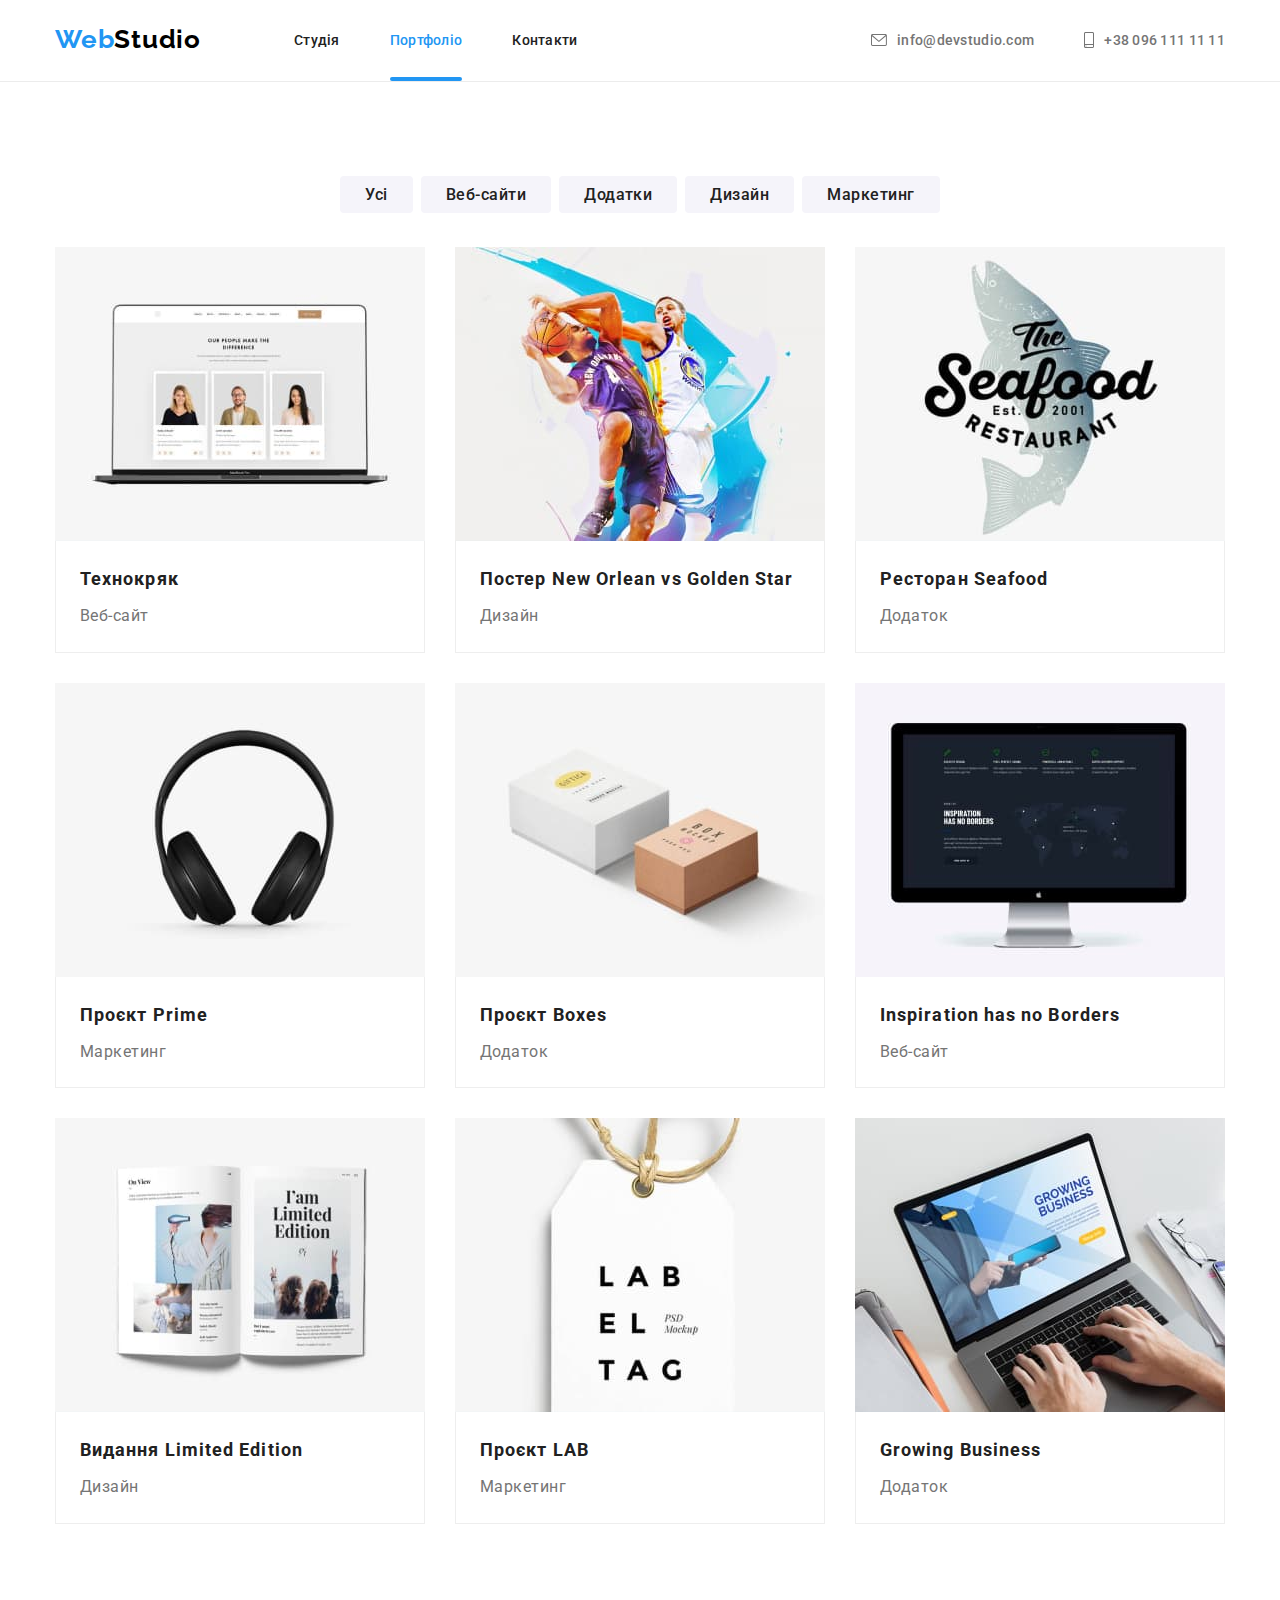
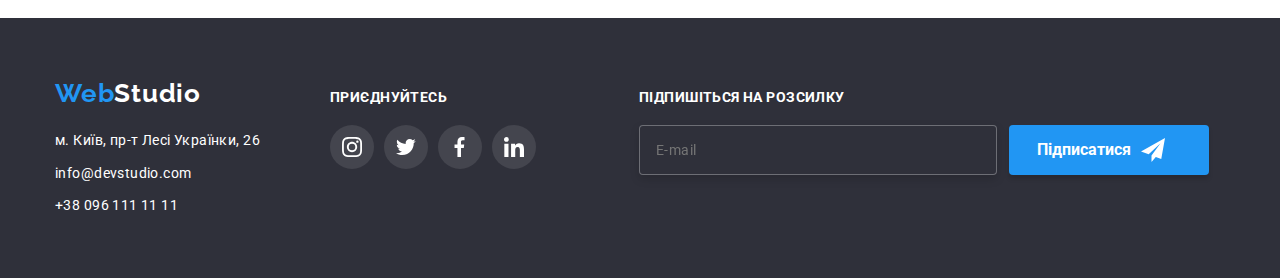
==== portfolio.html @ 02425124 "features and clients" ====
<!DOCTYPE html>
<html lang="uk">
  <head>
    <meta charset="UTF-8" />
    <meta http-equiv="X-UA-Compatible" content="IE=edge" />

    <meta name="viewport" content="width=device-width, initial-scale=1.0" />
    <link
      rel="stylesheet"
      href="https://fonts.googleapis.com/css2?family=Raleway:wght@700&family=Roboto:wght@400;500;700;900&display=swap"
    />
    <link
      rel="stylesheet"
      href="https://cdnjs.cloudflare.com/ajax/libs/modern-normalize/1.1.0/modern-normalize.min.css"
    />

    <link rel="stylesheet" href="./css/main.min.css">

    <title>Document</title>
  </head>
  <body class="portfolio-main">
    <!-- HEADER -->
    <header class="page-header">
      <div class="container">
        <div class="page-header__wrap">
          <a href="" class="logo link">
        <span class="logo__element">Web</span>Studio</a
           >
          <nav class="page-header__nav" >
          <ul class="page-header__nav-list list ">
            <li class="page-header__nav-item">
              <a href="./index.html" class="page-header__nav-link link ">Студія</a>
            </li>

            <li class="page-header__nav-item">
              <a href="./portfolio.html" class="link page-header__nav-link page-header__nav-link--current link">Портфоліо</a>
            </li>

            <li class="page-header__nav-item">
              <a href="" class="link page-header__nav-link">Контакти</a>
            </li>
          </ul>
        </nav>

        <ul class="page-header__contact-list list">
          <li class="page-header__contact-item">
            <a href="mailto:info@devstudio.com" class="page-header__contact-link link"
              >  <svg class="page-header__icon page-header__icon-envelope" width="16" height="12"><use href="./images/images-studio/sprite.svg#icon-envelope">
              </use></svg>  info@devstudio.com</a
            >
          </li>



          <li class="page-header__contact-item ">
            <a href="tel:380961111111" class="page-header__contact-link link">
              <svg class="page-header__icon page-header__icon-smartphone" width="10" height="16"><use href="./images/images-studio/sprite.svg#icon-smartphone">
              </use></svg>
               
              +38 096 111 11 11</a>
          </li>
        </ul>
      </div>
      </div>
     
      
    </header>
    <main>
      <!-- PARTFOLIO NAVIGATION -->

      <section class="portfolio-navigation section">
        <div class="container">
          <h1 class="portfolio-navigation__title visually-hidden">Portfolio</h1>
          <!-- Potfolio nav -->
          <ul class="portfolio-navigation__list list">
            <li class="portfolio-navigation__item">
              <button type="button" class="portfolio-navigation__button">Усі</button>
            </li>
            <li class="portfolio-navigation__item">
              <button type="button" class="portfolio-navigation__button">Веб-сайти</button>
            </li>
            <li class="portfolio-navigation__item">
              <button type="button" class="portfolio-navigation__button">Додатки</button>
            </li>
            <li class="portfolio-navigation__item">
              <button type="button" class="portfolio-navigation__button">Дизайн</button>
            </li>
            <li class="portfolio-navigation__item">
              <button type="button" class="portfolio-navigation__button">Маркетинг</button>
            </li>
          </ul>
        </div>

        <!-- PHOTO GALLERY -->

        <div class="container">
          <ul class="portfolio list">
            <li class="portfolio__item">
              <a href="" class="link ">
                <div class="portfolio__position">
                  <img class="portfolio__img"
                    src="./images/images-portfolio/port1.jpg"
                    alt="Ноутбук"
                    width="370"
                  />
                  <div class="portfolio__wrap">
                    <p class="portfolio__overlay">
                      Ресурс пропонує комплексні пропозиції з різним рівнем
                      функціоналу та сервісів. Все це дозволить відвідувачу
                      отримати вичерпні відомості про компанію чи приватну
                      особу.
                    </p>
                  </div>
                </div>

                <div class="portfolio__content">
                  <h2 class="portfolio__title">Технокряк</h2>
                  <p class="portfolio__text">Веб-сайт</p>
                </div>
              </a>
            </li>

            <li class="portfolio__item">
              <a href="" class="link ">
                <div class="portfolio__position">
                  <img  class="portfolio__img"
                    src="./images/images-portfolio/port2.jpg"
                    alt=" Два спортсмена"
                    width="370"
                  />

                  <div class="portfolio__wrap">
                    <p class="portfolio__overlay">
                      Ресурс пропонує комплексні пропозиції з різним рівнем
                      функціоналу та сервісів. Все це дозволить відвідувачу
                      отримати вичерпні відомості про компанію чи приватну
                      особу.
                    </p>
                  </div>
                </div>
                <div class="portfolio__content">
                  <h2 class="portfolio__title">
                    Постер New Orlean vs Golden Star
                  </h2>
                  <p class="portfolio__text">Дизайн</p>
                </div>
              </a>
            </li>

            <li class="portfolio__item">
              <a href="" class="link ">
                <div class="portfolio__position">
                  <img  class="portfolio__img"
                    src="./images/images-portfolio/port3.jpg"
                    alt="Лого ресторану з рибою"
                    width="370"
                  />

                  <div class="portfolio__wrap">
                    <p class="portfolio__overlay">
                      Ресурс пропонує комплексні пропозиції з різним рівнем
                      функціоналу та сервісів. Все це дозволить відвідувачу
                      отримати вичерпні відомості про компанію чи приватну
                      особу.
                    </p>
                  </div>
                </div>
                <div class="portfolio__content">
                  <h2 class="portfolio__title">Ресторан Seafood</h2>
                  <p class="portfolio__text">Додаток</p>
                </div>
              </a>
            </li>

            <li class="portfolio__item">
              <a href="" class="link ">
                <div class="portfolio__position">
                  <img  class="portfolio__img"
                    src="./images/images-portfolio/port4.jpg"
                    alt="Навушники"
                    width="370"
                  />

                  <div class="portfolio__wrap">
                    <p class="portfolio__overlay">
                      Ресурс пропонує комплексні пропозиції з різним рівнем
                      функціоналу та сервісів. Все це дозволить відвідувачу
                      отримати вичерпні відомості про компанію чи приватну
                      особу.
                    </p>
                  </div>
                </div>

                <div class="portfolio__content">
                  <h2 class="portfolio__title">Проєкт Prime</h2>
                  <p class="portfolio__text">Маркетинг</p>
                </div>
              </a>
            </li>

            <li class="portfolio__item">
              <a href="" class="link ">
                <div class="portfolio__position">
                  <img  class="portfolio__img"
                    src="./images/images-portfolio/port5.jpg"
                    alt="Пакувальні коробки"
                    width="370"
                  />

                  <div class="portfolio__wrap">
                    <p class="portfolio__overlay">
                      Ресурс пропонує комплексні пропозиції з різним рівнем
                      функціоналу та сервісів. Все це дозволить відвідувачу
                      отримати вичерпні відомості про компанію чи приватну
                      особу.
                    </p>
                  </div>
                </div>
                <div class="portfolio__content">
                  <h2 class="portfolio__title">Проєкт Boxes</h2>
                  <p class="portfolio__text">Додаток</p>
                </div>
              </a>
            </li>
            <li class="portfolio__item">
              <a href="" class="link ">
                <div class="portfolio__position">
                  <img  class="portfolio__img"
                    src="./images/images-portfolio/port6.jpg"
                    alt="Монітор"
                    width="370"
                  />
                  <div class="portfolio__wrap">
                    <p class="portfolio__overlay">
                      Ресурс пропонує комплексні пропозиції з різним рівнем
                      функціоналу та сервісів. Все це дозволить відвідувачу
                      отримати вичерпні відомості про компанію чи приватну
                      особу.
                    </p>
                  </div>
                </div>
                <div class="portfolio__content">
                  <h2 class="portfolio__title">Inspiration has no Borders</h2>
                  <p class="portfolio__text">Веб-сайт</p>
                </div>
              </a>
            </li>

            <li class="portfolio__item">
              <a href="" class="link ">
                <div class="portfolio__position">
                  <img  class="portfolio__img"
                    src="./images/images-portfolio/port7.jpg"
                    alt="Журнал"
                    width="370"
                  />

                  <div class="portfolio__wrap">
                    <p class="portfolio__overlay">
                      Ресурс пропонує комплексні пропозиції з різним рівнем
                      функціоналу та сервісів. Все це дозволить відвідувачу
                      отримати вичерпні відомості про компанію чи приватну
                      особу.
                    </p>
                  </div>
                </div>
                <div class="portfolio__content">
                  <h2 class="portfolio__title">Видання Limited Edition</h2>
                  <p class="portfolio__text">Дизайн</p>
                </div>
              </a>
            </li>
            <li class="portfolio__item">
              <a href="" class="link ">
                <div class="portfolio__position">
                  <img  class="portfolio__img"
                    src="./images/images-portfolio/port8.jpg"
                    alt="Тег"
                    width="370"
                  />
                  <div class="portfolio__wrap">
                    <p class="portfolio__overlay">
                      Ресурс пропонує комплексні пропозиції з різним рівнем
                      функціоналу та сервісів. Все це дозволить відвідувачу
                      отримати вичерпні відомості про компанію чи приватну
                      особу.
                    </p>
                  </div>
                </div>
                <div class="portfolio__content">
                  <h2 class="portfolio__title">Проєкт LAB</h2>
                  <p class="portfolio__text">Маркетинг</p>
                </div>
              </a>
            </li>
            <li class="portfolio__item">
              <a href="" class="link ">
                <div class="portfolio__position">
                  <img  class="portfolio__img"
                    src="./images/images-portfolio/port9.jpg"
                    alt="Ноутбук"
                    width="370"
                  />
                  <div class="portfolio__wrap">
                    <p class="portfolio__overlay">
                      Ресурс пропонує комплексні пропозиції з різним рівнем
                      функціоналу та сервісів. Все це дозволить відвідувачу
                      отримати вичерпні відомості про компанію чи приватну
                      особу.
                    </p>
                  </div>
                </div>
                <div class="portfolio__content">
                  <h2 class="portfolio__title">Growing Business</h2>
                  <p class="portfolio__text">Додаток</p>
                </div>
              </a>
            </li>
          </ul>
        </div>
        <!-- Photos for portfolio -->
      </section>
    </main>

    <!-- Footer -->

    <footer class="footer ">
      <div class="footer__flex container ">

        <div class="footer__adress-wrap">
          <a href="" class="logo logo--theme-dark link">
            <span class="logo__element ">Web</span>Studio</a>
    
          <address class="address">
            <ul class="address__list list">
              <li class="address__item">
                <a href="" class="address__link link">
                  м. Київ, пр-т Лесі Українки, 26</a
                >
              </li >
              <li class="address__item">
                <a href="mailto:info@devstudio.com" class="address__link address__link--active link"
                  >info@devstudio.com</a
                >
              </li>
              <li>
                <a href="tel:380961111111" class="address__link address__link--active link"
                  >+38 096 111 11 11</a
                >
              </li>
            </ul>
          </address>
        </div>

        
        <div class="join">
  <p class="join__title">
    приєднуйтесь
  </p>
  <ul class="join-list list">
    <li><a href="" class="join-list__link">
      <svg class="join-list__icon "> <use href="./images/images-studio/sprite.svg#icon-instagram">

      </use></svg>
    </a></li>
    <li><a href="" class="join-list__link">
      <svg class="join-list__icon "> <use href="./images/images-studio/sprite.svg#icon-twitter">

      </use></svg>
    </a></li>
    <li ><a href="" class="join-list__link">
      <svg class="join-list__icon "> <use href="./images/images-studio/sprite.svg#icon-facebook">

      </use></svg>
    </a></li>
    <li ><a href="" class="join-list__link">
      <svg class="join-list__icon "> <use href="./images/images-studio/sprite.svg#icon-linkedin">

      </use></svg>
    </a></li>
  </ul>
       </div>
          

        <!-- SIGNUP-FORM -->


       <form class="signup-form">

  <p class="signup-form__title">Підпишіться на розсилку</p>
  <div class="signup-form__wrap">
    <input type="email" class="signup-form__input" placeholder="E-mail">
  
    <button type="submit" class="signup-form__btn">
      Підписатися
    <svg class="signup-form__icon" width="24" height="24">
      <use href="./images/images-studio/sprite.svg#icon-icon-send-2"></use>
    </svg>
    </button>
  </div>
 
       </form>


      </div>
     
    </footer>
  </body>
</html>
---- css/main.min.css ----
body{background-color:var(--white-color);color:var(--main-text-color);font-family:Roboto,sans-serif;font-size:14px;letter-spacing:.03em}h1,h2,h3,h4,h5,h6,p,ul{margin-top:0;margin-bottom:0}ul{padding-left:0;padding-right:0}.section{padding-top:94px;padding-bottom:94px}.link{text-decoration:none}.list{list-style:none}.container{margin-left:auto;margin-right:auto;padding-left:15px;padding-right:15px}@media screen and (min-width: 480px){.container{width:480px}}@media screen and (min-width: 768px){.container{width:768px}}@media screen and (min-width: 1200px){.container{width:1200px}}.visually-hidden{position:absolute;width:1px;height:1px;margin:-1px;border:0;padding:0;clip:rect(0 0 0 0);overflow:hidden}.page-header{border-bottom:1px solid #ececec}.page-header__wrap{display:-webkit-box;display:-ms-flexbox;display:flex;-webkit-box-align:center;-ms-flex-align:center;align-items:center}.logo{color:#000;font-family:Raleway,sans-serif;font-size:26px;font-weight:700;line-height:1.2;letter-spacing:.03em;padding-top:24px;padding-bottom:25px}.logo__element{color:#2196f3}.page-header__nav{margin-left:93px}.page-header__nav-list{display:-webkit-box;display:-ms-flexbox;display:flex}.page-header__nav-item{margin-right:50px}.page-header__nav-item:last-child{margin-right:0}.page-header__nav-link{color:#212121;font-weight:500;line-height:1.2;letter-spacing:.02em;padding-top:32px;padding-bottom:32px;display:inline-block;position:relative;-webkit-transition:color 250ms cubic-bezier(0.4, 0, 0.2, 1);transition:color 250ms cubic-bezier(0.4, 0, 0.2, 1)}.page-header__nav-link:hover,.page-header__nav-link:focus{color:#2196f3}.page-header__nav-link--current{color:#2196f3}.page-header__nav-link--current::after{content:"";display:inline-block;position:absolute;left:0;bottom:0;height:4px;width:100%;border-radius:2px;background-color:#2196f3}.page-header__contact-list{display:-webkit-box;display:-ms-flexbox;display:flex;margin-left:auto}.page-header__contact-item{-webkit-box-align:center;-ms-flex-align:center;align-items:center}.page-header__contact-item:first-child{margin-right:50px}.page-header__contact-link{color:#757575;font-weight:500;line-height:1.2;letter-spacing:.02em;padding-top:32px;padding-bottom:32px;display:-webkit-box;display:-ms-flexbox;display:flex;-webkit-box-align:center;-ms-flex-align:center;align-items:center;-webkit-transition:color 250ms cubic-bezier(0.4, 0, 0.2, 1);transition:color 250ms cubic-bezier(0.4, 0, 0.2, 1)}.page-header__contact-link:hover,.page-header__contact-link:focus{color:#2196f3}.page-header__icon{margin-right:10px;fill:#757575}.page-header__contact-link:hover .page-header__icon-envelope{fill:#2196f3}.page-header__contact-link:hover .page-header__icon-smartphone{fill:#2196f3}.hero{background-color:#2f303a;padding-top:200px;padding-bottom:200px;height:600px;max-width:1600px;margin-left:auto;margin-right:auto;background-image:-webkit-gradient(linear, left top, left bottom, from(rgba(47, 48, 58, 0.4)), to(rgba(47, 48, 58, 0.4))),url(../images/images-studio/overlay.jpg);background-image:linear-gradient(rgba(47, 48, 58, 0.4), rgba(47, 48, 58, 0.4)),url(../images/images-studio/overlay.jpg);background-position:center;background-repeat:no-repeat;background-size:cover}.hero__title{color:#fff;font-family:Roboto,sans-serif;font-size:44px;font-weight:900;line-height:1.4;letter-spacing:.06em;margin-bottom:30px}.hero__button{color:#fff;background-color:#2196f3;font-family:inherit;font-size:16px;font-weight:700;line-height:1.9;letter-spacing:.06em;text-align:center;border:none;border-radius:4px;cursor:pointer;display:inline-block;margin-right:auto;margin-left:auto;min-width:216px;height:50px;-webkit-transition:background-color 250ms cubic-bezier(0.4, 0, 0.2, 1);transition:background-color 250ms cubic-bezier(0.4, 0, 0.2, 1)}.hero__button:hover,.hero__button:focus{background-color:#188ce8}.hero>.container{text-align:center}.hero__flex{display:-webkit-box;display:-ms-flexbox;display:flex;-webkit-box-orient:vertical;-webkit-box-direction:normal;-ms-flex-direction:column;flex-direction:column}.features{padding-bottom:0px}@media screen and (min-width: 768px)and (max-width: 1199px){.features__list{display:-webkit-box;display:-ms-flexbox;display:flex;-ms-flex-wrap:wrap;flex-wrap:wrap;gap:30px}}@media screen and (min-width: 1200px){.features__list{display:-webkit-box;display:-ms-flexbox;display:flex}}@media screen and (max-width: 480px){.features__item{width:100%;margin-bottom:30px}.features__item:last-child{margin-bottom:0}}@media screen and (min-width: 768px){.features__item{-ms-flex-preferred-size:calc((100% - 30px)/2);flex-basis:calc((100% - 30px)/2)}}@media screen and (min-width: 1200px){.features__item{margin-right:30px;-ms-flex-preferred-size:270px;flex-basis:270px}.features__item:last-child{margin-right:0}}.features__title{margin-bottom:10px;color:#212121;font-weight:700;line-height:1.2;letter-spacing:.03em;text-align:left;font-size:14px}@media screen and (max-width: 480px){.features__title{text-align:center}}.features__desc{color:#757575;line-height:1.7;letter-spacing:.03em;text-align:left}.features__antenna,.features__clock,.features__computer,.features__astronaut{width:70px;height:70px}.features__icon{display:-webkit-box;display:-ms-flexbox;display:flex;-webkit-box-pack:center;-ms-flex-pack:center;justify-content:center;-webkit-box-align:center;-ms-flex-align:center;align-items:center;background-color:#f5f4fa;margin-bottom:30px;height:120px}@media screen and (max-width: 480px){.features__icon{width:100%;margin-bottom:30px}}.work-specification__list{display:-webkit-box;display:-ms-flexbox;display:flex}.work-specification__item{margin-right:30px;-ms-flex-preferred-size:370px;flex-basis:370px}.work-specification__item:last-child{margin-right:0}.work-specification__title{color:#212121;font-family:Roboto,sans-serif;font-size:36px;font-weight:700;line-height:1.2;letter-spacing:.03em;text-align:center;margin-bottom:50px}.work-specification__img{display:block}.work-specification__overlay{position:relative}.work-specification__field{position:absolute;left:0;bottom:0;width:370px;height:70px;background-color:rgba(47,48,58,.8);display:-webkit-inline-box;display:-ms-inline-flexbox;display:inline-flex;-webkit-box-pack:center;-ms-flex-pack:center;justify-content:center;-webkit-box-align:center;-ms-flex-align:center;align-items:center;color:#fff;font-weight:700;font-size:14px;line-height:1.1428571429;letter-spacing:.03em;text-transform:uppercase}.team{background-color:#f5f4fa;text-align:center}.team__title{color:#212121;font-family:Roboto,sans-serif;font-size:36px;font-weight:700;line-height:1.2;letter-spacing:.03em;text-align:center;margin-bottom:50px}.team__list{display:-webkit-box;display:-ms-flexbox;display:flex}.team__item{margin-right:30px;background-color:#fff;-webkit-box-shadow:0px 1px 3px rgba(0,0,0,.12),0px 1px 1px rgba(0,0,0,.14),0px 2px 1px rgba(0,0,0,.2);box-shadow:0px 1px 3px rgba(0,0,0,.12),0px 1px 1px rgba(0,0,0,.14),0px 2px 1px rgba(0,0,0,.2);border-radius:0px 0px 4px 4px}.team__item:last-child{margin-right:0;-ms-flex-preferred-size:270px;flex-basis:270px}.team__image{display:block}.team__content{padding:30px 32px}.team__member{color:#212121;font-family:Roboto,sans-serif;font-size:16px;font-weight:500;line-height:1.2;letter-spacing:.03em;margin-bottom:10px}.team__position{color:#757575;font-family:Roboto,sans-serif;font-size:16px;line-height:1.2;letter-spacing:.03em;margin-bottom:16px}.social-media{display:-webkit-box;display:-ms-flexbox;display:flex;-webkit-box-pack:space-evenly;-ms-flex-pack:space-evenly;justify-content:space-evenly}.social-media__link{display:-webkit-box;display:-ms-flexbox;display:flex;-webkit-box-pack:center;-ms-flex-pack:center;justify-content:center;-webkit-box-align:center;-ms-flex-align:center;align-items:center;width:44px;height:44px;color:#afb1b8;border-radius:50%;-webkit-transition:color 250ms cubic-bezier(0.4, 0, 0.2, 1),background-color 250ms cubic-bezier(0.4, 0, 0.2, 1),border-radius 250ms cubic-bezier(0.4, 0, 0.2, 1);transition:color 250ms cubic-bezier(0.4, 0, 0.2, 1),background-color 250ms cubic-bezier(0.4, 0, 0.2, 1),border-radius 250ms cubic-bezier(0.4, 0, 0.2, 1)}.social-media__link:hover{color:#fff;background-color:#2196f3;border-radius:50%}.social-media__icon{width:20px;height:20px;fill:currentColor}.clients__title{font-weight:700;color:#212121;text-align:center;font-size:36px;line-height:1.2;margin-bottom:50px}@media screen and (max-width: 1199px){.clients__title{font-size:28px;line-height:1.1428571429}}.clients-list{display:-webkit-box;display:-ms-flexbox;display:flex}@media screen and (max-width: 1199px){.clients-list{-ms-flex-wrap:wrap;flex-wrap:wrap;gap:30px}}.clients-list__item{border:1px solid #afb1b8;border-radius:4px;height:92px;-webkit-transition:border 250ms cubic-bezier(0.4, 0, 0.2, 1);transition:border 250ms cubic-bezier(0.4, 0, 0.2, 1)}@media screen and (max-width: 480px){.clients-list__item{-ms-flex-preferred-size:calc((100% - 30px)/2);flex-basis:calc((100% - 30px)/2)}}@media screen and (min-width: 768px){.clients-list__item{-ms-flex-preferred-size:calc((100% - 60px)/3);flex-basis:calc((100% - 60px)/3)}}@media screen and (min-width: 1200px){.clients-list__item{margin-right:30px;-ms-flex-preferred-size:170px;flex-basis:170px}.clients-list__item:last-child{margin-right:0}}.clients-list__item:hover{border:1px solid #2196f3}.client__link{display:-webkit-box;display:-ms-flexbox;display:flex;-webkit-box-pack:center;-ms-flex-pack:center;justify-content:center;-webkit-box-align:center;-ms-flex-align:center;align-items:center;padding:16px 32px}.clients__icon{fill:#afb1b8;-webkit-transition:fill 250ms cubic-bezier(0.4, 0, 0.2, 1);transition:fill 250ms cubic-bezier(0.4, 0, 0.2, 1)}.clients-list__item:hover .clients__icon{fill:#2196f3}.footer{background-color:#2f303a;padding-top:60px;padding-bottom:60px}.footer__flex{display:-webkit-box;display:-ms-flexbox;display:flex;-webkit-box-align:baseline;-ms-flex-align:baseline;align-items:baseline}.logo--theme-dark{color:#fff;margin-bottom:20px;display:block;padding-top:0;padding-bottom:0}.footer__adress-wrap{margin-right:70px}.address__list{line-height:1.7;letter-spacing:.03em;font-style:normal}.address__item{margin-bottom:9px}.address__link{color:#fff}.address__link--active:hover{color:#2196f3}.join__title{font-weight:700;font-size:14px;line-height:1.2;color:#fff;text-transform:uppercase;margin-bottom:20px}.join-list{display:-webkit-box;display:-ms-flexbox;display:flex}.join-list__icon{width:20px;height:20px;fill:#fff}.join-list__link{display:-webkit-box;display:-ms-flexbox;display:flex;-webkit-box-pack:center;-ms-flex-pack:center;justify-content:center;-webkit-box-align:center;-ms-flex-align:center;align-items:center;background-color:#44454e;border-radius:50px;width:44px;height:44px;margin-right:10px;-webkit-transition:background-color 250ms cubic-bezier(0.4, 0, 0.2, 1);transition:background-color 250ms cubic-bezier(0.4, 0, 0.2, 1)}.join-list__link:hover{background-color:#2196f3}.signup-form{margin-left:93px}.signup-form__title{font-weight:700;font-size:14px;line-height:1.1428571429;letter-spacing:.03em;text-transform:uppercase;color:#fff;margin-bottom:20px}.signup-form__wrap{display:-webkit-box;display:-ms-flexbox;display:flex;width:570px;height:50px;-webkit-box-pack:justify;-ms-flex-pack:justify;justify-content:space-between;-webkit-box-align:center;-ms-flex-align:center;align-items:center}.signup-form__input{height:100%;width:358px;background-color:#2f303a;border:1px solid rgba(255,255,255,.3);-webkit-filter:drop-shadow(0px 4px 4px rgba(0, 0, 0, 0.15));filter:drop-shadow(0px 4px 4px rgba(0, 0, 0, 0.15));border-radius:4px;padding-left:16px;color:#fff;font-size:14px;line-height:1.1428571429;letter-spacing:.03em;outline:rgba(0,0,0,0)}.signup-form__btn{width:200px;height:100%;background-color:#2196f3;-webkit-box-shadow:0px 4px 4px rgba(0,0,0,.15);box-shadow:0px 4px 4px rgba(0,0,0,.15);border-radius:4px;border:rgba(0,0,0,0);font-weight:700;font-size:16px;line-height:1.875;color:#fff;display:-webkit-box;display:-ms-flexbox;display:flex;-webkit-box-align:center;-ms-flex-align:center;align-items:center;padding-left:28px;cursor:pointer;-webkit-transition:background-color 250ms cubic-bezier(0.4, 0, 0.2, 1);transition:background-color 250ms cubic-bezier(0.4, 0, 0.2, 1)}.signup-form__btn:hover,.signup-form__btn:focus{background-color:#188ce8}.signup-form__icon{margin-left:10px}.backdrop{position:fixed;background-color:rgba(0,0,0,.2);top:0;left:0;width:100%;height:100%;opacity:1;-webkit-transition:opacity 500ms cubic-bezier(0.4, 0, 0.2, 1);transition:opacity 500ms cubic-bezier(0.4, 0, 0.2, 1)}.backdrop.is-hidden{opacity:0;pointer-events:none}.modal{position:absolute;top:50%;left:50%;-webkit-transform:translate(-50%, -50%);transform:translate(-50%, -50%);width:528px;height:581px;background-color:#fff;-webkit-box-shadow:0px 1px 3px rgba(0,0,0,.12),0px 1px 1px rgba(0,0,0,.14),0px 2px 1px rgba(0,0,0,.2);box-shadow:0px 1px 3px rgba(0,0,0,.12),0px 1px 1px rgba(0,0,0,.14),0px 2px 1px rgba(0,0,0,.2);border-radius:4px}.modal__btn{display:-webkit-box;display:-ms-flexbox;display:flex;-webkit-box-pack:end;-ms-flex-pack:end;justify-content:flex-end;-webkit-box-align:center;-ms-flex-align:center;align-items:center;position:absolute;top:8px;right:8px;background-color:var(--white-color);width:30px;height:30px;border-radius:50%;border:1px solid rgba(0,0,0,.1);cursor:pointer}.modal__close-icon{-webkit-transition:fill 250ms cubic-bezier(0.4, 0, 0.2, 1);transition:fill 250ms cubic-bezier(0.4, 0, 0.2, 1)}.modal__close-icon .modal__btn:focus,.modal__btn:hover .modal__close-icon{fill:#2196f3}.modal__title{padding-right:40px;padding-left:40px;padding-top:40px;margin-bottom:12px;font-weight:700;font-size:20px;line-height:1.15;text-align:center;letter-spacing:.03em;color:#212121}.contact-form{padding-left:40px;padding-right:40px;padding-bottom:43px}.contact-form__label{font-size:12px;line-height:1.1666666667;letter-spacing:.01em;color:#757575}.contact-form__input{display:block;width:448px;height:40px;border:1px solid rgba(33,33,33,.2);border-radius:4px;margin-bottom:10px;margin-top:4px;padding:0;padding-left:42px;-webkit-transition:border 250ms cubic-bezier(0.4, 0, 0.2, 1),outline 250ms cubic-bezier(0.4, 0, 0.2, 1);transition:border 250ms cubic-bezier(0.4, 0, 0.2, 1),outline 250ms cubic-bezier(0.4, 0, 0.2, 1)}.contact-form__input:focus,.contact-form__input:hover{border:1px solid #2196f3;outline:#2196f3}.contact-form__wrap{position:relative}.contact-form__icon{position:absolute;top:50%;left:12px;-webkit-transform:translateY(-50%);transform:translateY(-50%);-webkit-transition:fill 250ms cubic-bezier(0.4, 0, 0.2, 1);transition:fill 250ms cubic-bezier(0.4, 0, 0.2, 1)}.contact-form__input:focus+.contact-form__icon,.contact-form__input:hover+.contact-form__icon{fill:#2196f3}.contact-form__comment{padding:12px 16px;resize:none;width:448px;height:120px;border:1px solid rgba(33,33,33,.2);border-radius:4px;margin-bottom:20px;-webkit-transition:border 250ms cubic-bezier(0.4, 0, 0.2, 1),comment 250ms cubic-bezier(0.4, 0, 0.2, 1);transition:border 250ms cubic-bezier(0.4, 0, 0.2, 1),comment 250ms cubic-bezier(0.4, 0, 0.2, 1)}.contact-form__comment:hover,.contact-form__comment:focus{border:1px solid #2196f3;outline:#2196f3}.contact-form__comment::-webkit-input-placeholder{font-size:12px;line-height:1.1666666667;letter-spacing:.01em;color:rgba(117,117,117,.5)}.contact-form__comment::-moz-placeholder{font-size:12px;line-height:1.1666666667;letter-spacing:.01em;color:rgba(117,117,117,.5)}.contact-form__comment:-ms-input-placeholder{font-size:12px;line-height:1.1666666667;letter-spacing:.01em;color:rgba(117,117,117,.5)}.contact-form__comment::-ms-input-placeholder{font-size:12px;line-height:1.1666666667;letter-spacing:.01em;color:rgba(117,117,117,.5)}.contact-form__comment::placeholder{font-size:12px;line-height:1.1666666667;letter-spacing:.01em;color:rgba(117,117,117,.5)}.checkbox{margin-bottom:30px;display:-webkit-box;display:-ms-flexbox;display:flex;-webkit-box-align:center;-ms-flex-align:center;align-items:center;padding-left:15px}.checkbox__input{opacity:0;position:absolute}.checkbox__icon{fill:#212121;margin-right:9px;border-radius:2px;-webkit-transition:background-color 250ms cubic-bezier(0.4, 0, 0.2, 1);transition:background-color 250ms cubic-bezier(0.4, 0, 0.2, 1)}.checkbox__input:checked+.checkbox__icon{fill:none;background-color:#2196f3;background-image:url(../images/images-studio/checked.svg);background-repeat:no-repeat;background-position:center;border-radius:2px}.checkbox__policy{font-size:14px;line-height:1.7142857143;letter-spacing:.03em;color:#757575}.checkbox__policy-link{font-size:14px;line-height:1.7142857143;letter-spacing:.03em;color:#2196f3}.signup-form__submit-btn{width:200px;height:50px;font-weight:700;font-size:16px;line-height:1.875;letter-spacing:.06em;color:#fff;background-color:#2196f3;-webkit-box-shadow:0px 4px 4px rgba(0,0,0,.15);box-shadow:0px 4px 4px rgba(0,0,0,.15);border-radius:4px;border:rgba(0,0,0,0);display:block;margin-right:auto;margin-left:auto;-webkit-transition:background-color 250ms cubic-bezier(0.4, 0, 0.2, 1);transition:background-color 250ms cubic-bezier(0.4, 0, 0.2, 1);cursor:pointer}.signup-form__submit-btn:hover,.signup-form__submit-btn:focus{background-color:#188ce8}.portfolio-navigation__list{display:-webkit-box;display:-ms-flexbox;display:flex;-webkit-box-pack:center;-ms-flex-pack:center;justify-content:center;margin-bottom:34px}.portfolio-navigation__item{margin-right:8px}.portfolio-navigation__item:hover,.portfolio-navigation__item:focus{-webkit-box-shadow:0px 3px 1px rgba(0,0,0,.1),0px 1px 2px rgba(0,0,0,.08),0px 2px 2px rgba(0,0,0,.12);box-shadow:0px 3px 1px rgba(0,0,0,.1),0px 1px 2px rgba(0,0,0,.08),0px 2px 2px rgba(0,0,0,.12)}.portfolio-navigation__item:last-child{margin-right:0}.portfolio-navigation__button{background-color:#f5f4fa;color:#212121;font-family:inherit;font-size:16px;font-weight:500;line-height:1.6;letter-spacing:.03em;text-align:center;cursor:pointer;border:none;border-radius:4px;padding:6px 25px;-webkit-transition:background-color 250ms cubic-bezier(0.4, 0, 0.2, 1),color 250ms cubic-bezier(0.4, 0, 0.2, 1),-webkit-box-shadow 250ms cubic-bezier(0.4, 0, 0.2, 1);transition:background-color 250ms cubic-bezier(0.4, 0, 0.2, 1),color 250ms cubic-bezier(0.4, 0, 0.2, 1),-webkit-box-shadow 250ms cubic-bezier(0.4, 0, 0.2, 1);transition:background-color 250ms cubic-bezier(0.4, 0, 0.2, 1),color 250ms cubic-bezier(0.4, 0, 0.2, 1),box-shadow 250ms cubic-bezier(0.4, 0, 0.2, 1);transition:background-color 250ms cubic-bezier(0.4, 0, 0.2, 1),color 250ms cubic-bezier(0.4, 0, 0.2, 1),box-shadow 250ms cubic-bezier(0.4, 0, 0.2, 1),-webkit-box-shadow 250ms cubic-bezier(0.4, 0, 0.2, 1)}.portfolio-navigation__button:hover,.portfolio-navigation__button:focus{background-color:#2196f3;color:#fff;-webkit-box-shadow:0px 3px 1px rgba(0,0,0,.1),0px 1px 2px rgba(0,0,0,.08),0px 2px 2px rgba(0,0,0,.12);box-shadow:0px 3px 1px rgba(0,0,0,.1),0px 1px 2px rgba(0,0,0,.08),0px 2px 2px rgba(0,0,0,.12)}.portfolio{display:-webkit-box;display:-ms-flexbox;display:flex;-ms-flex-wrap:wrap;flex-wrap:wrap;gap:30px}.portfolio__item{background:#fff;-ms-flex-preferred-size:calc((100% - 60px)/3);flex-basis:calc((100% - 60px)/3);-webkit-transition:-webkit-box-shadow 250ms cubic-bezier(0.4, 0, 0.2, 1);transition:-webkit-box-shadow 250ms cubic-bezier(0.4, 0, 0.2, 1);transition:box-shadow 250ms cubic-bezier(0.4, 0, 0.2, 1);transition:box-shadow 250ms cubic-bezier(0.4, 0, 0.2, 1), -webkit-box-shadow 250ms cubic-bezier(0.4, 0, 0.2, 1)}.portfolio__item:hover,.portfolio__item:focus{-webkit-box-shadow:0px 1px 1px rgba(0,0,0,.12),0px 4px 4px rgba(0,0,0,.06),1px 4px 6px rgba(0,0,0,.16);box-shadow:0px 1px 1px rgba(0,0,0,.12),0px 4px 4px rgba(0,0,0,.06),1px 4px 6px rgba(0,0,0,.16)}.portfolio__img{display:block;width:100%}.portfolio__title{color:#212121;font-family:Roboto,sans-serif;font-size:18px;font-weight:700;line-height:2;letter-spacing:.06em;margin-bottom:4px}.portfolio__text{color:#757575;font-family:Roboto;font-size:16px;line-height:1.9;letter-spacing:.03em}.portfolio__overlay{font-size:18px;line-height:1.5;color:#fff}.portfolio__position{position:relative;overflow:hidden}.portfolio__wrap{position:absolute;left:0;top:0;-webkit-transform:translateY(100%);transform:translateY(100%);background-color:rgba(33,150,243,.9);width:100%;height:100%;display:-webkit-box;display:-ms-flexbox;display:flex;-webkit-box-align:center;-ms-flex-align:center;align-items:center;padding-left:24px;padding-right:24px;-webkit-transition:-webkit-transform 250ms cubic-bezier(0.4, 0, 0.2, 1);transition:-webkit-transform 250ms cubic-bezier(0.4, 0, 0.2, 1);transition:transform 250ms cubic-bezier(0.4, 0, 0.2, 1);transition:transform 250ms cubic-bezier(0.4, 0, 0.2, 1), -webkit-transform 250ms cubic-bezier(0.4, 0, 0.2, 1)}.portfolio__item:hover .portfolio__wrap{-webkit-transform:translateY(0);transform:translateY(0)}.portfolio__content{padding:20px 24px;border-left:1px solid #eee;border-right:1px solid #eee;border-bottom:1px solid #eee}/*# sourceMappingURL=main.min.css.map */
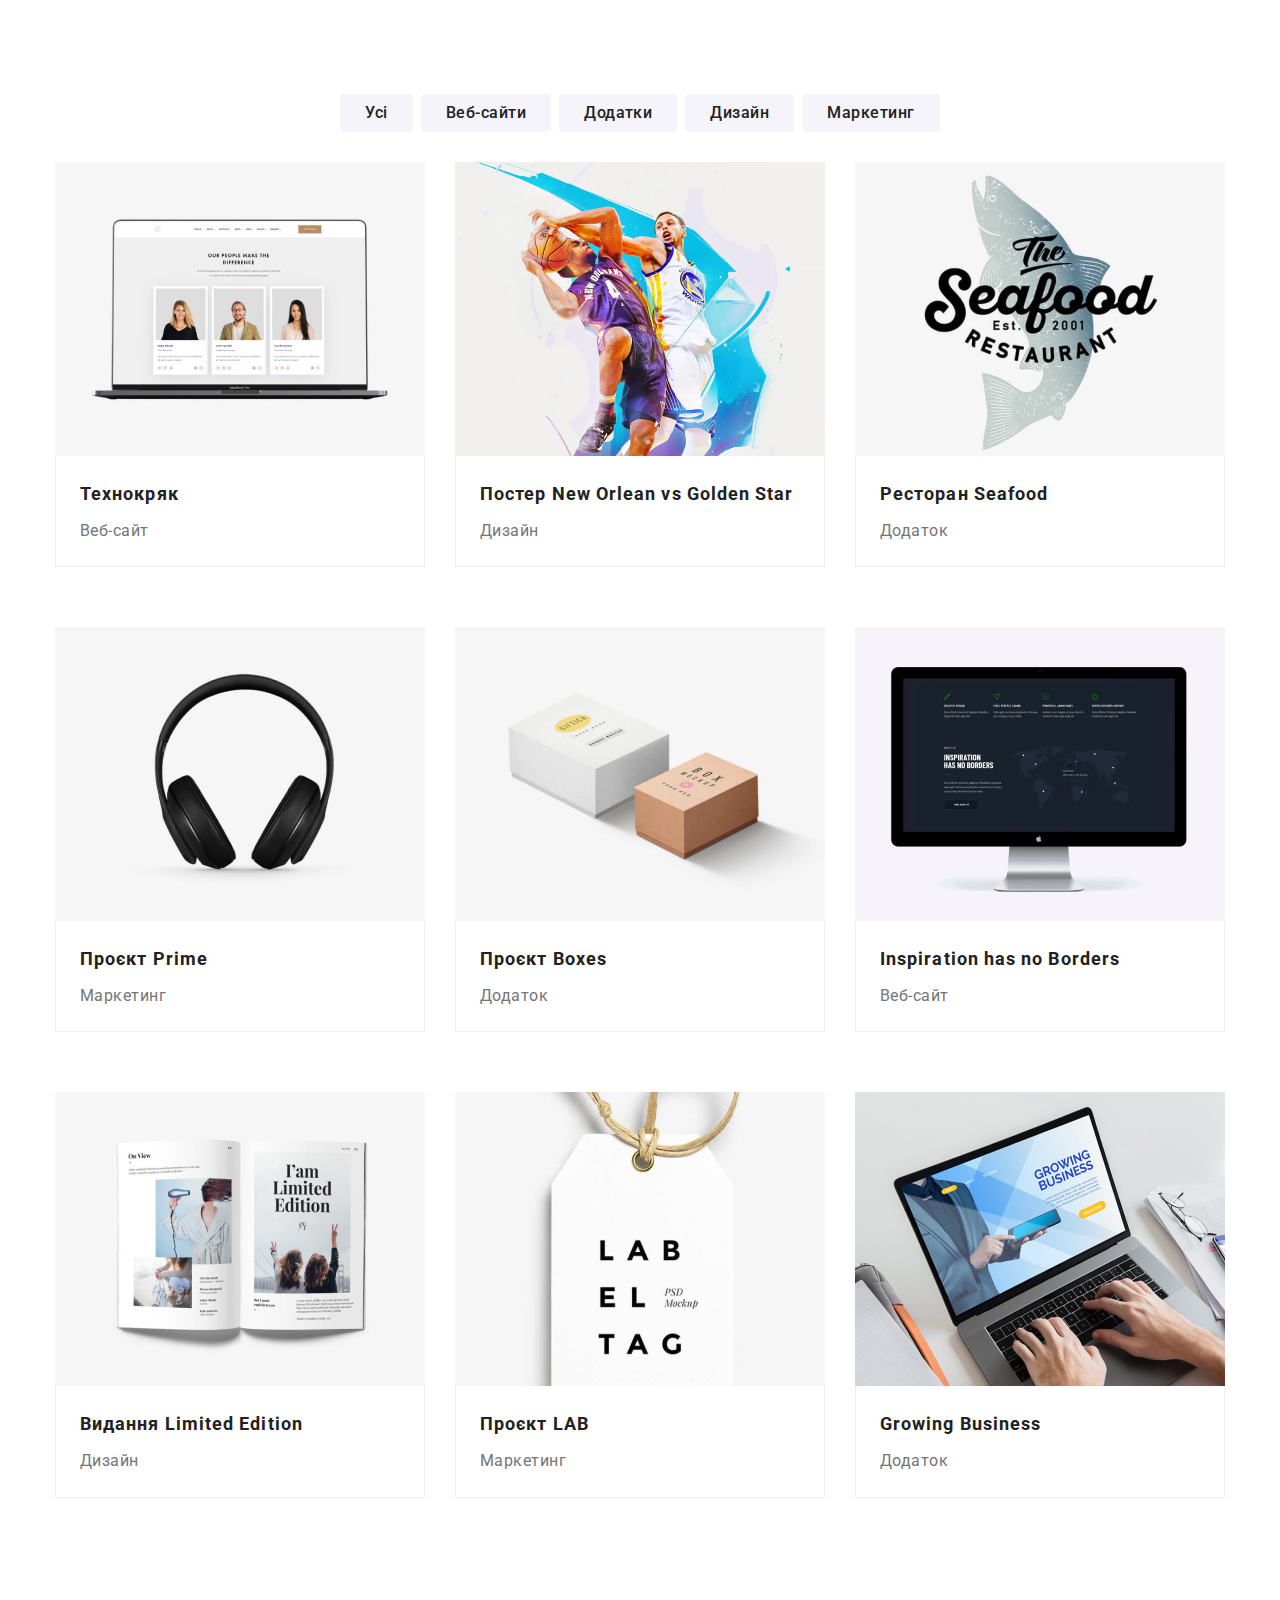
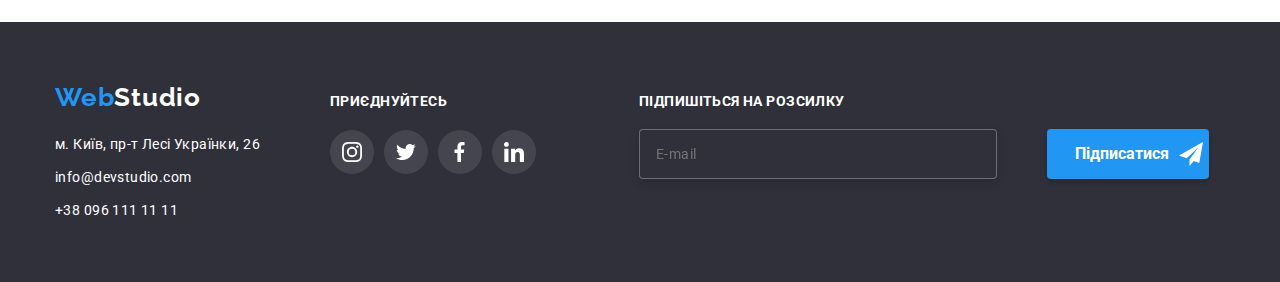
==== commit 0bf99b48: "Header is done" ====
--- a/portfolio.html
+++ b/portfolio.html
@@ -20,7 +20,7 @@
   </head>
   <body class="portfolio-main">
     <!-- HEADER -->
-    <header class="page-header">
+    <!-- <header class="page-header">
       <div class="container">
         <div class="page-header__wrap">
           <a href="" class="logo link">
@@ -64,14 +64,20 @@
       </div>
      
       
-    </header>
+    </header> -->
     <main>
       <!-- PARTFOLIO NAVIGATION -->
 
       <section class="portfolio-navigation section">
         <div class="container">
           <h1 class="portfolio-navigation__title visually-hidden">Portfolio</h1>
+          
+          
+          
           <!-- Potfolio nav -->
+
+
+          
           <ul class="portfolio-navigation__list list">
             <li class="portfolio-navigation__item">
               <button type="button" class="portfolio-navigation__button">Усі</button>
@@ -90,6 +96,7 @@
             </li>
           </ul>
         </div>
+      
 
         <!-- PHOTO GALLERY -->
 
@@ -98,11 +105,23 @@
             <li class="portfolio__item">
               <a href="" class="link ">
                 <div class="portfolio__position">
-                  <img class="portfolio__img"
-                    src="./images/images-portfolio/port1.jpg"
+
+
+                  <picture>
+                    <source srcset="./images/images-portfolio/imgdesktop1.jpg 1x, ./images/images-portfolio/imgdesktop1@2x.jpg 2x" media="(min-width:1200px)">
+                    <source srcset="./images/images-portfolio/imgtablet1.jpg 1x, ./images/images-portfolio/imgtablet1@2x.jpg 2x" media="(min-width:768px)">
+                    <source srcset="./images/images-portfolio/imgmobile0.jpg 1x, ./images/images-portfolio/imgmobile0@2x.jpg 2x" media="(max-width:480px)">
+
+                    <img class="portfolio__img"
+                    src="./images/images-portfolio/imgdesktop1.jpg"
                     alt="Ноутбук"
                     width="370"
                   />
+                  </picture>
+
+
+
+                 
                   <div class="portfolio__wrap">
                     <p class="portfolio__overlay">
                       Ресурс пропонує комплексні пропозиції з різним рівнем
@@ -123,11 +142,17 @@
             <li class="portfolio__item">
               <a href="" class="link ">
                 <div class="portfolio__position">
-                  <img  class="portfolio__img"
-                    src="./images/images-portfolio/port2.jpg"
-                    alt=" Два спортсмена"
-                    width="370"
-                  />
+                  <picture>
+                    <source srcset="./images/images-portfolio/imgdesktop2.jpg 1x, ./images/images-portfolio/imgdesktop2@2x.jpg 2x" media="(min-width:1200px)">
+                    <source srcset="./images/images-portfolio/imgtablet2.jpg 1x, ./images/images-portfolio/imgtablet2@2x.jpg 2x" media="(min-width:768px)">
+                    <source srcset="./images/images-portfolio/imgmobile1.jpg 1x, ./images/images-portfolio/imgmobile1@2x.jpg 2x" media="(max-width:480px)">
+
+                    <img class="portfolio__img"
+                    src="./images/images-portfolio/imgdesktop2.jpg"
+                    alt="Баскетбол"
+                    width="370"
+                  />
+                  </picture>
 
                   <div class="portfolio__wrap">
                     <p class="portfolio__overlay">
@@ -150,11 +175,22 @@
             <li class="portfolio__item">
               <a href="" class="link ">
                 <div class="portfolio__position">
-                  <img  class="portfolio__img"
-                    src="./images/images-portfolio/port3.jpg"
+
+                  <picture>
+                    <source srcset="./images/images-portfolio/imgdesktop3.jpg 1x, ./images/images-portfolio/imgdesktop3@2x.jpg 2x" media="(min-width:1200px)">
+                    <source srcset="./images/images-portfolio/imgtablet3.jpg 1x, ./images/images-portfolio/imgtablet3@2x.jpg 2x" media="(min-width:768px)">
+                    <source srcset="./images/images-portfolio/imgmobile2.jpg 1x, ./images/images-portfolio/imgmobile2@2x.jpg 2x" media="(max-width:480px)">
+
+                    <img class="portfolio__img"
+                    src="./images/images-portfolio/imgdesktop3.jpg"
                     alt="Лого ресторану з рибою"
                     width="370"
                   />
+                  </picture>
+
+
+
+                 
 
                   <div class="portfolio__wrap">
                     <p class="portfolio__overlay">
@@ -175,11 +211,21 @@
             <li class="portfolio__item">
               <a href="" class="link ">
                 <div class="portfolio__position">
-                  <img  class="portfolio__img"
-                    src="./images/images-portfolio/port4.jpg"
+
+                  <picture>
+                    <source srcset="./images/images-portfolio/imgdesktop4.jpg 1x, ./images/images-portfolio/imgdesktop4@2x.jpg 2x" media="(min-width:1200px)">
+                    <source srcset="./images/images-portfolio/imgtablet4.jpg 1x, ./images/images-portfolio/imgtablet4@2x.jpg 2x" media="(min-width:768px)">
+                    <source srcset="./images/images-portfolio/imgmobile3.jpg 1x, ./images/images-portfolio/imgmobile3@2x.jpg 2x" media="(max-width:480px)">
+
+                    <img class="portfolio__img"
+                    src="./images/images-portfolio/imgdesktop4.jpg"
                     alt="Навушники"
                     width="370"
                   />
+                  </picture>
+
+
+                  
 
                   <div class="portfolio__wrap">
                     <p class="portfolio__overlay">
@@ -201,11 +247,24 @@
             <li class="portfolio__item">
               <a href="" class="link ">
                 <div class="portfolio__position">
-                  <img  class="portfolio__img"
-                    src="./images/images-portfolio/port5.jpg"
+
+                  <picture>
+                    <source srcset="./images/images-portfolio/imgdesktop5.jpg 1x, ./images/images-portfolio/imgdesktop5@2x.jpg 2x" media="(min-width:1200px)">
+                    <source srcset="./images/images-portfolio/imgtablet5.jpg 1x, ./images/images-portfolio/imgtablet5@2x.jpg 2x" media="(min-width:768px)">
+                    <source srcset="./images/images-portfolio/imgmobile4.jpg 1x, ./images/images-portfolio/imgmobile4@2x.jpg 2x" media="(max-width:480px)">
+
+                    <img class="portfolio__img"
+                    src="./images/images-portfolio/imgdesktop5.jpg"
                     alt="Пакувальні коробки"
                     width="370"
                   />
+                  </picture>
+
+
+
+
+
+                 
 
                   <div class="portfolio__wrap">
                     <p class="portfolio__overlay">
@@ -225,11 +284,23 @@
             <li class="portfolio__item">
               <a href="" class="link ">
                 <div class="portfolio__position">
-                  <img  class="portfolio__img"
-                    src="./images/images-portfolio/port6.jpg"
+
+                  <picture>
+                    <source srcset="./images/images-portfolio/imgdesktop6.jpg 1x, ./images/images-portfolio/imgdesktop6@2x.jpg 2x" media="(min-width:1200px)">
+                    <source srcset="./images/images-portfolio/imgtablet6.jpg 1x, ./images/images-portfolio/imgtablet6@2x.jpg 2x" media="(min-width:768px)">
+                    <source srcset="./images/images-portfolio/imgmobile5.jpg 1x, ./images/images-portfolio/imgmobile5@2x.jpg 2x" media="(max-width:480px)">
+
+                    <img class="portfolio__img"
+                    src="./images/images-portfolio/imgdesktop6.jpg"
                     alt="Монітор"
                     width="370"
                   />
+                  </picture>
+
+
+
+
+
                   <div class="portfolio__wrap">
                     <p class="portfolio__overlay">
                       Ресурс пропонує комплексні пропозиції з різним рівнем
@@ -249,11 +320,24 @@
             <li class="portfolio__item">
               <a href="" class="link ">
                 <div class="portfolio__position">
-                  <img  class="portfolio__img"
-                    src="./images/images-portfolio/port7.jpg"
+
+                  <picture>
+                    <source srcset="./images/images-portfolio/imgdesktop7.jpg 1x, ./images/images-portfolio/imgdesktop7@2x.jpg 2x" media="(min-width:1200px)">
+                    <source srcset="./images/images-portfolio/imgtablet7.jpg 1x, ./images/images-portfolio/imgtablet7@2x.jpg 2x" media="(min-width:768px)">
+                    <source srcset="./images/images-portfolio/imgmobile6.jpg 1x, ./images/images-portfolio/imgmobile6@2x.jpg 2x" media="(max-width:480px)">
+
+                    <img class="portfolio__img"
+                    src="./images/images-portfolio/imgdesktop7.jpg"
                     alt="Журнал"
                     width="370"
                   />
+                  </picture>
+
+
+
+
+
+                
 
                   <div class="portfolio__wrap">
                     <p class="portfolio__overlay">
@@ -273,11 +357,22 @@
             <li class="portfolio__item">
               <a href="" class="link ">
                 <div class="portfolio__position">
-                  <img  class="portfolio__img"
-                    src="./images/images-portfolio/port8.jpg"
+
+
+                  <picture>
+                    <source srcset="./images/images-portfolio/imgdesktop8.jpg 1x, ./images/images-portfolio/imgdesktop8@2x.jpg 2x" media="(min-width:1200px)">
+                    <source srcset="./images/images-portfolio/imgtablet8.jpg 1x, ./images/images-portfolio/imgtablet8@2x.jpg 2x" media="(min-width:768px)">
+                    <source srcset="./images/images-portfolio/imgmobile7.jpg 1x, ./images/images-portfolio/imgmobile7@2x.jpg 2x" media="(max-width:480px)">
+
+                    <img class="portfolio__img"
+                    src="./images/images-portfolio/imgdesktop8.jpg"
                     alt="Тег"
                     width="370"
                   />
+                  </picture>
+
+
+                
                   <div class="portfolio__wrap">
                     <p class="portfolio__overlay">
                       Ресурс пропонує комплексні пропозиції з різним рівнем
@@ -296,11 +391,23 @@
             <li class="portfolio__item">
               <a href="" class="link ">
                 <div class="portfolio__position">
-                  <img  class="portfolio__img"
-                    src="./images/images-portfolio/port9.jpg"
+
+
+                  <picture>
+                    <source srcset="./images/images-portfolio/imgdesktop9.jpg 1x, ./images/images-portfolio/imgdesktop9@2x.jpg 2x" media="(min-width:1200px)">
+                    <source srcset="./images/images-portfolio/imgtablet9.jpg 1x, ./images/images-portfolio/imgtablet9@2x.jpg 2x" media="(min-width:768px)">
+                    <source srcset="./images/images-portfolio/imgmobile8.jpg 1x, ./images/images-portfolio/imgmobile8@2x.jpg 2x" media="(max-width:480px)">
+
+                    <img class="portfolio__img"
+                    src="./images/images-portfolio/imgdesktop9.jpg"
                     alt="Ноутбук"
                     width="370"
                   />
+                  </picture>
+
+
+
+
                   <div class="portfolio__wrap">
                     <p class="portfolio__overlay">
                       Ресурс пропонує комплексні пропозиції з різним рівнем
@@ -318,8 +425,9 @@
             </li>
           </ul>
         </div>
-        <!-- Photos for portfolio -->
       </section>
+        
+      
     </main>
 
     <!-- Footer -->
@@ -327,62 +435,73 @@
     <footer class="footer ">
       <div class="footer__flex container ">
 
-        <div class="footer__adress-wrap">
-          <a href="" class="logo logo--theme-dark link">
-            <span class="logo__element ">Web</span>Studio</a>
-    
-          <address class="address">
-            <ul class="address__list list">
-              <li class="address__item">
-                <a href="" class="address__link link">
-                  м. Київ, пр-т Лесі Українки, 26</a
-                >
-              </li >
-              <li class="address__item">
-                <a href="mailto:info@devstudio.com" class="address__link address__link--active link"
-                  >info@devstudio.com</a
-                >
-              </li>
-              <li>
-                <a href="tel:380961111111" class="address__link address__link--active link"
-                  >+38 096 111 11 11</a
-                >
-              </li>
-            </ul>
-          </address>
+        <div class="footer__flex-pos">
+
+
+          <div class="footer__adress-wrap">
+            <a href="" class="logo logo--theme-dark link">
+              <span class="logo__element ">Web</span>Studio</a>
+        
+            <address class="address">
+              <ul class="address__list list">
+                <li class="address__item">
+                  <a href="" class="address__link link">
+                    м. Київ, пр-т Лесі Українки, 26</a
+                  >
+                </li >
+                <li class="address__item">
+                  <a href="mailto:info@devstudio.com" class="address__link address__link--active link"
+                    >info@devstudio.com</a
+                  >
+                </li>
+                <li>
+                  <a href="tel:380961111111" class="address__link address__link--active link"
+                    >+38 096 111 11 11</a
+                  >
+                </li>
+              </ul>
+            </address>
+          </div>
+        
+          
+          <div class="join">
+        <p class="join__title">
+        приєднуйтесь
+        </p>
+        <ul class="join-list list">
+        <li><a href="" class="join-list__link">
+        <svg class="join-list__icon "> <use href="./images/images-studio/sprite.svg#icon-instagram">
+        
+        </use></svg>
+        </a></li>
+        <li><a href="" class="join-list__link">
+        <svg class="join-list__icon "> <use href="./images/images-studio/sprite.svg#icon-twitter">
+        
+        </use></svg>
+        </a></li>
+        <li ><a href="" class="join-list__link">
+        <svg class="join-list__icon "> <use href="./images/images-studio/sprite.svg#icon-facebook">
+        
+        </use></svg>
+        </a></li>
+        <li ><a href="" class="join-list__link">
+        <svg class="join-list__icon "> <use href="./images/images-studio/sprite.svg#icon-linkedin">
+        
+        </use></svg>
+        </a></li>
+        </ul>
+        
+         
         </div>
 
-        
-        <div class="join">
-  <p class="join__title">
-    приєднуйтесь
-  </p>
-  <ul class="join-list list">
-    <li><a href="" class="join-list__link">
-      <svg class="join-list__icon "> <use href="./images/images-studio/sprite.svg#icon-instagram">
-
-      </use></svg>
-    </a></li>
-    <li><a href="" class="join-list__link">
-      <svg class="join-list__icon "> <use href="./images/images-studio/sprite.svg#icon-twitter">
-
-      </use></svg>
-    </a></li>
-    <li ><a href="" class="join-list__link">
-      <svg class="join-list__icon "> <use href="./images/images-studio/sprite.svg#icon-facebook">
-
-      </use></svg>
-    </a></li>
-    <li ><a href="" class="join-list__link">
-      <svg class="join-list__icon "> <use href="./images/images-studio/sprite.svg#icon-linkedin">
-
-      </use></svg>
-    </a></li>
-  </ul>
-       </div>
+
+        </div>
+
+
+
           
-
-        <!-- SIGNUP-FORM -->
+<!-- 
+     SIGNUP-FORM  -->
 
 
        <form class="signup-form">
--- a/css/main.min.css
+++ b/css/main.min.css
@@ -1 +1 @@
-body{background-color:var(--white-color);color:var(--main-text-color);font-family:Roboto,sans-serif;font-size:14px;letter-spacing:.03em}h1,h2,h3,h4,h5,h6,p,ul{margin-top:0;margin-bottom:0}ul{padding-left:0;padding-right:0}.section{padding-top:94px;padding-bottom:94px}.link{text-decoration:none}.list{list-style:none}.container{margin-left:auto;margin-right:auto;padding-left:15px;padding-right:15px}@media screen and (min-width: 480px){.container{width:480px}}@media screen and (min-width: 768px){.container{width:768px}}@media screen and (min-width: 1200px){.container{width:1200px}}.visually-hidden{position:absolute;width:1px;height:1px;margin:-1px;border:0;padding:0;clip:rect(0 0 0 0);overflow:hidden}.page-header{border-bottom:1px solid #ececec}.page-header__wrap{display:-webkit-box;display:-ms-flexbox;display:flex;-webkit-box-align:center;-ms-flex-align:center;align-items:center}.logo{color:#000;font-family:Raleway,sans-serif;font-size:26px;font-weight:700;line-height:1.2;letter-spacing:.03em;padding-top:24px;padding-bottom:25px}.logo__element{color:#2196f3}.page-header__nav{margin-left:93px}.page-header__nav-list{display:-webkit-box;display:-ms-flexbox;display:flex}.page-header__nav-item{margin-right:50px}.page-header__nav-item:last-child{margin-right:0}.page-header__nav-link{color:#212121;font-weight:500;line-height:1.2;letter-spacing:.02em;padding-top:32px;padding-bottom:32px;display:inline-block;position:relative;-webkit-transition:color 250ms cubic-bezier(0.4, 0, 0.2, 1);transition:color 250ms cubic-bezier(0.4, 0, 0.2, 1)}.page-header__nav-link:hover,.page-header__nav-link:focus{color:#2196f3}.page-header__nav-link--current{color:#2196f3}.page-header__nav-link--current::after{content:"";display:inline-block;position:absolute;left:0;bottom:0;height:4px;width:100%;border-radius:2px;background-color:#2196f3}.page-header__contact-list{display:-webkit-box;display:-ms-flexbox;display:flex;margin-left:auto}.page-header__contact-item{-webkit-box-align:center;-ms-flex-align:center;align-items:center}.page-header__contact-item:first-child{margin-right:50px}.page-header__contact-link{color:#757575;font-weight:500;line-height:1.2;letter-spacing:.02em;padding-top:32px;padding-bottom:32px;display:-webkit-box;display:-ms-flexbox;display:flex;-webkit-box-align:center;-ms-flex-align:center;align-items:center;-webkit-transition:color 250ms cubic-bezier(0.4, 0, 0.2, 1);transition:color 250ms cubic-bezier(0.4, 0, 0.2, 1)}.page-header__contact-link:hover,.page-header__contact-link:focus{color:#2196f3}.page-header__icon{margin-right:10px;fill:#757575}.page-header__contact-link:hover .page-header__icon-envelope{fill:#2196f3}.page-header__contact-link:hover .page-header__icon-smartphone{fill:#2196f3}.hero{background-color:#2f303a;padding-top:200px;padding-bottom:200px;height:600px;max-width:1600px;margin-left:auto;margin-right:auto;background-image:-webkit-gradient(linear, left top, left bottom, from(rgba(47, 48, 58, 0.4)), to(rgba(47, 48, 58, 0.4))),url(../images/images-studio/overlay.jpg);background-image:linear-gradient(rgba(47, 48, 58, 0.4), rgba(47, 48, 58, 0.4)),url(../images/images-studio/overlay.jpg);background-position:center;background-repeat:no-repeat;background-size:cover}.hero__title{color:#fff;font-family:Roboto,sans-serif;font-size:44px;font-weight:900;line-height:1.4;letter-spacing:.06em;margin-bottom:30px}.hero__button{color:#fff;background-color:#2196f3;font-family:inherit;font-size:16px;font-weight:700;line-height:1.9;letter-spacing:.06em;text-align:center;border:none;border-radius:4px;cursor:pointer;display:inline-block;margin-right:auto;margin-left:auto;min-width:216px;height:50px;-webkit-transition:background-color 250ms cubic-bezier(0.4, 0, 0.2, 1);transition:background-color 250ms cubic-bezier(0.4, 0, 0.2, 1)}.hero__button:hover,.hero__button:focus{background-color:#188ce8}.hero>.container{text-align:center}.hero__flex{display:-webkit-box;display:-ms-flexbox;display:flex;-webkit-box-orient:vertical;-webkit-box-direction:normal;-ms-flex-direction:column;flex-direction:column}.features{padding-bottom:0px}@media screen and (min-width: 768px)and (max-width: 1199px){.features__list{display:-webkit-box;display:-ms-flexbox;display:flex;-ms-flex-wrap:wrap;flex-wrap:wrap;gap:30px}}@media screen and (min-width: 1200px){.features__list{display:-webkit-box;display:-ms-flexbox;display:flex}}@media screen and (max-width: 480px){.features__item{width:100%;margin-bottom:30px}.features__item:last-child{margin-bottom:0}}@media screen and (min-width: 768px){.features__item{-ms-flex-preferred-size:calc((100% - 30px)/2);flex-basis:calc((100% - 30px)/2)}}@media screen and (min-width: 1200px){.features__item{margin-right:30px;-ms-flex-preferred-size:270px;flex-basis:270px}.features__item:last-child{margin-right:0}}.features__title{margin-bottom:10px;color:#212121;font-weight:700;line-height:1.2;letter-spacing:.03em;text-align:left;font-size:14px}@media screen and (max-width: 480px){.features__title{text-align:center}}.features__desc{color:#757575;line-height:1.7;letter-spacing:.03em;text-align:left}.features__antenna,.features__clock,.features__computer,.features__astronaut{width:70px;height:70px}.features__icon{display:-webkit-box;display:-ms-flexbox;display:flex;-webkit-box-pack:center;-ms-flex-pack:center;justify-content:center;-webkit-box-align:center;-ms-flex-align:center;align-items:center;background-color:#f5f4fa;margin-bottom:30px;height:120px}@media screen and (max-width: 480px){.features__icon{width:100%;margin-bottom:30px}}.work-specification__list{display:-webkit-box;display:-ms-flexbox;display:flex}.work-specification__item{margin-right:30px;-ms-flex-preferred-size:370px;flex-basis:370px}.work-specification__item:last-child{margin-right:0}.work-specification__title{color:#212121;font-family:Roboto,sans-serif;font-size:36px;font-weight:700;line-height:1.2;letter-spacing:.03em;text-align:center;margin-bottom:50px}.work-specification__img{display:block}.work-specification__overlay{position:relative}.work-specification__field{position:absolute;left:0;bottom:0;width:370px;height:70px;background-color:rgba(47,48,58,.8);display:-webkit-inline-box;display:-ms-inline-flexbox;display:inline-flex;-webkit-box-pack:center;-ms-flex-pack:center;justify-content:center;-webkit-box-align:center;-ms-flex-align:center;align-items:center;color:#fff;font-weight:700;font-size:14px;line-height:1.1428571429;letter-spacing:.03em;text-transform:uppercase}.team{background-color:#f5f4fa;text-align:center}.team__title{color:#212121;font-family:Roboto,sans-serif;font-size:36px;font-weight:700;line-height:1.2;letter-spacing:.03em;text-align:center;margin-bottom:50px}.team__list{display:-webkit-box;display:-ms-flexbox;display:flex}.team__item{margin-right:30px;background-color:#fff;-webkit-box-shadow:0px 1px 3px rgba(0,0,0,.12),0px 1px 1px rgba(0,0,0,.14),0px 2px 1px rgba(0,0,0,.2);box-shadow:0px 1px 3px rgba(0,0,0,.12),0px 1px 1px rgba(0,0,0,.14),0px 2px 1px rgba(0,0,0,.2);border-radius:0px 0px 4px 4px}.team__item:last-child{margin-right:0;-ms-flex-preferred-size:270px;flex-basis:270px}.team__image{display:block}.team__content{padding:30px 32px}.team__member{color:#212121;font-family:Roboto,sans-serif;font-size:16px;font-weight:500;line-height:1.2;letter-spacing:.03em;margin-bottom:10px}.team__position{color:#757575;font-family:Roboto,sans-serif;font-size:16px;line-height:1.2;letter-spacing:.03em;margin-bottom:16px}.social-media{display:-webkit-box;display:-ms-flexbox;display:flex;-webkit-box-pack:space-evenly;-ms-flex-pack:space-evenly;justify-content:space-evenly}.social-media__link{display:-webkit-box;display:-ms-flexbox;display:flex;-webkit-box-pack:center;-ms-flex-pack:center;justify-content:center;-webkit-box-align:center;-ms-flex-align:center;align-items:center;width:44px;height:44px;color:#afb1b8;border-radius:50%;-webkit-transition:color 250ms cubic-bezier(0.4, 0, 0.2, 1),background-color 250ms cubic-bezier(0.4, 0, 0.2, 1),border-radius 250ms cubic-bezier(0.4, 0, 0.2, 1);transition:color 250ms cubic-bezier(0.4, 0, 0.2, 1),background-color 250ms cubic-bezier(0.4, 0, 0.2, 1),border-radius 250ms cubic-bezier(0.4, 0, 0.2, 1)}.social-media__link:hover{color:#fff;background-color:#2196f3;border-radius:50%}.social-media__icon{width:20px;height:20px;fill:currentColor}.clients__title{font-weight:700;color:#212121;text-align:center;font-size:36px;line-height:1.2;margin-bottom:50px}@media screen and (max-width: 1199px){.clients__title{font-size:28px;line-height:1.1428571429}}.clients-list{display:-webkit-box;display:-ms-flexbox;display:flex}@media screen and (max-width: 1199px){.clients-list{-ms-flex-wrap:wrap;flex-wrap:wrap;gap:30px}}.clients-list__item{border:1px solid #afb1b8;border-radius:4px;height:92px;-webkit-transition:border 250ms cubic-bezier(0.4, 0, 0.2, 1);transition:border 250ms cubic-bezier(0.4, 0, 0.2, 1)}@media screen and (max-width: 480px){.clients-list__item{-ms-flex-preferred-size:calc((100% - 30px)/2);flex-basis:calc((100% - 30px)/2)}}@media screen and (min-width: 768px){.clients-list__item{-ms-flex-preferred-size:calc((100% - 60px)/3);flex-basis:calc((100% - 60px)/3)}}@media screen and (min-width: 1200px){.clients-list__item{margin-right:30px;-ms-flex-preferred-size:170px;flex-basis:170px}.clients-list__item:last-child{margin-right:0}}.clients-list__item:hover{border:1px solid #2196f3}.client__link{display:-webkit-box;display:-ms-flexbox;display:flex;-webkit-box-pack:center;-ms-flex-pack:center;justify-content:center;-webkit-box-align:center;-ms-flex-align:center;align-items:center;padding:16px 32px}.clients__icon{fill:#afb1b8;-webkit-transition:fill 250ms cubic-bezier(0.4, 0, 0.2, 1);transition:fill 250ms cubic-bezier(0.4, 0, 0.2, 1)}.clients-list__item:hover .clients__icon{fill:#2196f3}.footer{background-color:#2f303a;padding-top:60px;padding-bottom:60px}.footer__flex{display:-webkit-box;display:-ms-flexbox;display:flex;-webkit-box-align:baseline;-ms-flex-align:baseline;align-items:baseline}.logo--theme-dark{color:#fff;margin-bottom:20px;display:block;padding-top:0;padding-bottom:0}.footer__adress-wrap{margin-right:70px}.address__list{line-height:1.7;letter-spacing:.03em;font-style:normal}.address__item{margin-bottom:9px}.address__link{color:#fff}.address__link--active:hover{color:#2196f3}.join__title{font-weight:700;font-size:14px;line-height:1.2;color:#fff;text-transform:uppercase;margin-bottom:20px}.join-list{display:-webkit-box;display:-ms-flexbox;display:flex}.join-list__icon{width:20px;height:20px;fill:#fff}.join-list__link{display:-webkit-box;display:-ms-flexbox;display:flex;-webkit-box-pack:center;-ms-flex-pack:center;justify-content:center;-webkit-box-align:center;-ms-flex-align:center;align-items:center;background-color:#44454e;border-radius:50px;width:44px;height:44px;margin-right:10px;-webkit-transition:background-color 250ms cubic-bezier(0.4, 0, 0.2, 1);transition:background-color 250ms cubic-bezier(0.4, 0, 0.2, 1)}.join-list__link:hover{background-color:#2196f3}.signup-form{margin-left:93px}.signup-form__title{font-weight:700;font-size:14px;line-height:1.1428571429;letter-spacing:.03em;text-transform:uppercase;color:#fff;margin-bottom:20px}.signup-form__wrap{display:-webkit-box;display:-ms-flexbox;display:flex;width:570px;height:50px;-webkit-box-pack:justify;-ms-flex-pack:justify;justify-content:space-between;-webkit-box-align:center;-ms-flex-align:center;align-items:center}.signup-form__input{height:100%;width:358px;background-color:#2f303a;border:1px solid rgba(255,255,255,.3);-webkit-filter:drop-shadow(0px 4px 4px rgba(0, 0, 0, 0.15));filter:drop-shadow(0px 4px 4px rgba(0, 0, 0, 0.15));border-radius:4px;padding-left:16px;color:#fff;font-size:14px;line-height:1.1428571429;letter-spacing:.03em;outline:rgba(0,0,0,0)}.signup-form__btn{width:200px;height:100%;background-color:#2196f3;-webkit-box-shadow:0px 4px 4px rgba(0,0,0,.15);box-shadow:0px 4px 4px rgba(0,0,0,.15);border-radius:4px;border:rgba(0,0,0,0);font-weight:700;font-size:16px;line-height:1.875;color:#fff;display:-webkit-box;display:-ms-flexbox;display:flex;-webkit-box-align:center;-ms-flex-align:center;align-items:center;padding-left:28px;cursor:pointer;-webkit-transition:background-color 250ms cubic-bezier(0.4, 0, 0.2, 1);transition:background-color 250ms cubic-bezier(0.4, 0, 0.2, 1)}.signup-form__btn:hover,.signup-form__btn:focus{background-color:#188ce8}.signup-form__icon{margin-left:10px}.backdrop{position:fixed;background-color:rgba(0,0,0,.2);top:0;left:0;width:100%;height:100%;opacity:1;-webkit-transition:opacity 500ms cubic-bezier(0.4, 0, 0.2, 1);transition:opacity 500ms cubic-bezier(0.4, 0, 0.2, 1)}.backdrop.is-hidden{opacity:0;pointer-events:none}.modal{position:absolute;top:50%;left:50%;-webkit-transform:translate(-50%, -50%);transform:translate(-50%, -50%);width:528px;height:581px;background-color:#fff;-webkit-box-shadow:0px 1px 3px rgba(0,0,0,.12),0px 1px 1px rgba(0,0,0,.14),0px 2px 1px rgba(0,0,0,.2);box-shadow:0px 1px 3px rgba(0,0,0,.12),0px 1px 1px rgba(0,0,0,.14),0px 2px 1px rgba(0,0,0,.2);border-radius:4px}.modal__btn{display:-webkit-box;display:-ms-flexbox;display:flex;-webkit-box-pack:end;-ms-flex-pack:end;justify-content:flex-end;-webkit-box-align:center;-ms-flex-align:center;align-items:center;position:absolute;top:8px;right:8px;background-color:var(--white-color);width:30px;height:30px;border-radius:50%;border:1px solid rgba(0,0,0,.1);cursor:pointer}.modal__close-icon{-webkit-transition:fill 250ms cubic-bezier(0.4, 0, 0.2, 1);transition:fill 250ms cubic-bezier(0.4, 0, 0.2, 1)}.modal__close-icon .modal__btn:focus,.modal__btn:hover .modal__close-icon{fill:#2196f3}.modal__title{padding-right:40px;padding-left:40px;padding-top:40px;margin-bottom:12px;font-weight:700;font-size:20px;line-height:1.15;text-align:center;letter-spacing:.03em;color:#212121}.contact-form{padding-left:40px;padding-right:40px;padding-bottom:43px}.contact-form__label{font-size:12px;line-height:1.1666666667;letter-spacing:.01em;color:#757575}.contact-form__input{display:block;width:448px;height:40px;border:1px solid rgba(33,33,33,.2);border-radius:4px;margin-bottom:10px;margin-top:4px;padding:0;padding-left:42px;-webkit-transition:border 250ms cubic-bezier(0.4, 0, 0.2, 1),outline 250ms cubic-bezier(0.4, 0, 0.2, 1);transition:border 250ms cubic-bezier(0.4, 0, 0.2, 1),outline 250ms cubic-bezier(0.4, 0, 0.2, 1)}.contact-form__input:focus,.contact-form__input:hover{border:1px solid #2196f3;outline:#2196f3}.contact-form__wrap{position:relative}.contact-form__icon{position:absolute;top:50%;left:12px;-webkit-transform:translateY(-50%);transform:translateY(-50%);-webkit-transition:fill 250ms cubic-bezier(0.4, 0, 0.2, 1);transition:fill 250ms cubic-bezier(0.4, 0, 0.2, 1)}.contact-form__input:focus+.contact-form__icon,.contact-form__input:hover+.contact-form__icon{fill:#2196f3}.contact-form__comment{padding:12px 16px;resize:none;width:448px;height:120px;border:1px solid rgba(33,33,33,.2);border-radius:4px;margin-bottom:20px;-webkit-transition:border 250ms cubic-bezier(0.4, 0, 0.2, 1),comment 250ms cubic-bezier(0.4, 0, 0.2, 1);transition:border 250ms cubic-bezier(0.4, 0, 0.2, 1),comment 250ms cubic-bezier(0.4, 0, 0.2, 1)}.contact-form__comment:hover,.contact-form__comment:focus{border:1px solid #2196f3;outline:#2196f3}.contact-form__comment::-webkit-input-placeholder{font-size:12px;line-height:1.1666666667;letter-spacing:.01em;color:rgba(117,117,117,.5)}.contact-form__comment::-moz-placeholder{font-size:12px;line-height:1.1666666667;letter-spacing:.01em;color:rgba(117,117,117,.5)}.contact-form__comment:-ms-input-placeholder{font-size:12px;line-height:1.1666666667;letter-spacing:.01em;color:rgba(117,117,117,.5)}.contact-form__comment::-ms-input-placeholder{font-size:12px;line-height:1.1666666667;letter-spacing:.01em;color:rgba(117,117,117,.5)}.contact-form__comment::placeholder{font-size:12px;line-height:1.1666666667;letter-spacing:.01em;color:rgba(117,117,117,.5)}.checkbox{margin-bottom:30px;display:-webkit-box;display:-ms-flexbox;display:flex;-webkit-box-align:center;-ms-flex-align:center;align-items:center;padding-left:15px}.checkbox__input{opacity:0;position:absolute}.checkbox__icon{fill:#212121;margin-right:9px;border-radius:2px;-webkit-transition:background-color 250ms cubic-bezier(0.4, 0, 0.2, 1);transition:background-color 250ms cubic-bezier(0.4, 0, 0.2, 1)}.checkbox__input:checked+.checkbox__icon{fill:none;background-color:#2196f3;background-image:url(../images/images-studio/checked.svg);background-repeat:no-repeat;background-position:center;border-radius:2px}.checkbox__policy{font-size:14px;line-height:1.7142857143;letter-spacing:.03em;color:#757575}.checkbox__policy-link{font-size:14px;line-height:1.7142857143;letter-spacing:.03em;color:#2196f3}.signup-form__submit-btn{width:200px;height:50px;font-weight:700;font-size:16px;line-height:1.875;letter-spacing:.06em;color:#fff;background-color:#2196f3;-webkit-box-shadow:0px 4px 4px rgba(0,0,0,.15);box-shadow:0px 4px 4px rgba(0,0,0,.15);border-radius:4px;border:rgba(0,0,0,0);display:block;margin-right:auto;margin-left:auto;-webkit-transition:background-color 250ms cubic-bezier(0.4, 0, 0.2, 1);transition:background-color 250ms cubic-bezier(0.4, 0, 0.2, 1);cursor:pointer}.signup-form__submit-btn:hover,.signup-form__submit-btn:focus{background-color:#188ce8}.portfolio-navigation__list{display:-webkit-box;display:-ms-flexbox;display:flex;-webkit-box-pack:center;-ms-flex-pack:center;justify-content:center;margin-bottom:34px}.portfolio-navigation__item{margin-right:8px}.portfolio-navigation__item:hover,.portfolio-navigation__item:focus{-webkit-box-shadow:0px 3px 1px rgba(0,0,0,.1),0px 1px 2px rgba(0,0,0,.08),0px 2px 2px rgba(0,0,0,.12);box-shadow:0px 3px 1px rgba(0,0,0,.1),0px 1px 2px rgba(0,0,0,.08),0px 2px 2px rgba(0,0,0,.12)}.portfolio-navigation__item:last-child{margin-right:0}.portfolio-navigation__button{background-color:#f5f4fa;color:#212121;font-family:inherit;font-size:16px;font-weight:500;line-height:1.6;letter-spacing:.03em;text-align:center;cursor:pointer;border:none;border-radius:4px;padding:6px 25px;-webkit-transition:background-color 250ms cubic-bezier(0.4, 0, 0.2, 1),color 250ms cubic-bezier(0.4, 0, 0.2, 1),-webkit-box-shadow 250ms cubic-bezier(0.4, 0, 0.2, 1);transition:background-color 250ms cubic-bezier(0.4, 0, 0.2, 1),color 250ms cubic-bezier(0.4, 0, 0.2, 1),-webkit-box-shadow 250ms cubic-bezier(0.4, 0, 0.2, 1);transition:background-color 250ms cubic-bezier(0.4, 0, 0.2, 1),color 250ms cubic-bezier(0.4, 0, 0.2, 1),box-shadow 250ms cubic-bezier(0.4, 0, 0.2, 1);transition:background-color 250ms cubic-bezier(0.4, 0, 0.2, 1),color 250ms cubic-bezier(0.4, 0, 0.2, 1),box-shadow 250ms cubic-bezier(0.4, 0, 0.2, 1),-webkit-box-shadow 250ms cubic-bezier(0.4, 0, 0.2, 1)}.portfolio-navigation__button:hover,.portfolio-navigation__button:focus{background-color:#2196f3;color:#fff;-webkit-box-shadow:0px 3px 1px rgba(0,0,0,.1),0px 1px 2px rgba(0,0,0,.08),0px 2px 2px rgba(0,0,0,.12);box-shadow:0px 3px 1px rgba(0,0,0,.1),0px 1px 2px rgba(0,0,0,.08),0px 2px 2px rgba(0,0,0,.12)}.portfolio{display:-webkit-box;display:-ms-flexbox;display:flex;-ms-flex-wrap:wrap;flex-wrap:wrap;gap:30px}.portfolio__item{background:#fff;-ms-flex-preferred-size:calc((100% - 60px)/3);flex-basis:calc((100% - 60px)/3);-webkit-transition:-webkit-box-shadow 250ms cubic-bezier(0.4, 0, 0.2, 1);transition:-webkit-box-shadow 250ms cubic-bezier(0.4, 0, 0.2, 1);transition:box-shadow 250ms cubic-bezier(0.4, 0, 0.2, 1);transition:box-shadow 250ms cubic-bezier(0.4, 0, 0.2, 1), -webkit-box-shadow 250ms cubic-bezier(0.4, 0, 0.2, 1)}.portfolio__item:hover,.portfolio__item:focus{-webkit-box-shadow:0px 1px 1px rgba(0,0,0,.12),0px 4px 4px rgba(0,0,0,.06),1px 4px 6px rgba(0,0,0,.16);box-shadow:0px 1px 1px rgba(0,0,0,.12),0px 4px 4px rgba(0,0,0,.06),1px 4px 6px rgba(0,0,0,.16)}.portfolio__img{display:block;width:100%}.portfolio__title{color:#212121;font-family:Roboto,sans-serif;font-size:18px;font-weight:700;line-height:2;letter-spacing:.06em;margin-bottom:4px}.portfolio__text{color:#757575;font-family:Roboto;font-size:16px;line-height:1.9;letter-spacing:.03em}.portfolio__overlay{font-size:18px;line-height:1.5;color:#fff}.portfolio__position{position:relative;overflow:hidden}.portfolio__wrap{position:absolute;left:0;top:0;-webkit-transform:translateY(100%);transform:translateY(100%);background-color:rgba(33,150,243,.9);width:100%;height:100%;display:-webkit-box;display:-ms-flexbox;display:flex;-webkit-box-align:center;-ms-flex-align:center;align-items:center;padding-left:24px;padding-right:24px;-webkit-transition:-webkit-transform 250ms cubic-bezier(0.4, 0, 0.2, 1);transition:-webkit-transform 250ms cubic-bezier(0.4, 0, 0.2, 1);transition:transform 250ms cubic-bezier(0.4, 0, 0.2, 1);transition:transform 250ms cubic-bezier(0.4, 0, 0.2, 1), -webkit-transform 250ms cubic-bezier(0.4, 0, 0.2, 1)}.portfolio__item:hover .portfolio__wrap{-webkit-transform:translateY(0);transform:translateY(0)}.portfolio__content{padding:20px 24px;border-left:1px solid #eee;border-right:1px solid #eee;border-bottom:1px solid #eee}/*# sourceMappingURL=main.min.css.map */+body{background-color:var(--white-color);color:var(--main-text-color);font-family:Roboto,sans-serif;font-size:14px;letter-spacing:.03em}h1,h2,h3,h4,h5,h6,p,ul{margin-top:0;margin-bottom:0}ul{padding-left:0;padding-right:0}img{max-width:100%;display:block;height:auto}@media screen and (max-width: 1199px){.section{padding-top:60px;padding-bottom:60px}}@media screen and (min-width: 1200px){.section{padding-top:94px;padding-bottom:94px}}.link{text-decoration:none}.list{list-style:none}.container{margin-left:auto;margin-right:auto;padding-left:15px;padding-right:15px}@media screen and (min-width: 480px){.container{width:480px}}@media screen and (min-width: 768px){.container{width:768px}}@media screen and (min-width: 1200px){.container{width:1200px}}.visually-hidden{position:absolute;width:1px;height:1px;margin:-1px;border:0;padding:0;clip:rect(0 0 0 0);overflow:hidden}.page-header{border-bottom:1px solid #ececec;position:relative}.page-header__wrap{display:-webkit-box;display:-ms-flexbox;display:flex;-webkit-box-align:center;-ms-flex-align:center;align-items:center}.logo{color:#000;font-family:Raleway,sans-serif;font-size:26px;font-weight:700;line-height:1.2;letter-spacing:.03em;padding-top:24px;padding-bottom:25px}.logo__element{color:#2196f3}.page-header__nav{margin-left:93px}.page-header__nav-list{display:-webkit-box;display:-ms-flexbox;display:flex}.page-header__nav-item{margin-right:50px}.page-header__nav-item:last-child{margin-right:0}.page-header__nav-link{color:#212121;font-weight:500;line-height:1.2;letter-spacing:.02em;padding-top:32px;padding-bottom:32px;display:inline-block;position:relative;-webkit-transition:color 250ms cubic-bezier(0.4, 0, 0.2, 1);transition:color 250ms cubic-bezier(0.4, 0, 0.2, 1)}.page-header__nav-link:hover,.page-header__nav-link:focus{color:#2196f3}.page-header__nav-link--current{color:#2196f3}.page-header__nav-link--current::after{content:"";display:inline-block;position:absolute;left:0;bottom:0;height:4px;width:100%;border-radius:2px;background-color:#2196f3}.page-header__contact-list{display:-webkit-box;display:-ms-flexbox;display:flex;margin-left:auto}@media screen and (min-width: 768px)and (max-width: 1199px){.page-header__contact-list{-webkit-box-orient:vertical;-webkit-box-direction:normal;-ms-flex-direction:column;flex-direction:column}}@media screen and (min-width: 1200px){.page-header__contact-item{-webkit-box-align:center;-ms-flex-align:center;align-items:center}.page-header__contact-item:first-child{margin-right:50px}}@media screen and (min-width: 768px){.page-header__contact-item{margin-bottom:10px}.page-header__contact-item:last-child{margin-bottom:0}}.page-header__contact-link{color:#757575;font-weight:500;line-height:1.2;letter-spacing:.02em;display:-webkit-box;display:-ms-flexbox;display:flex;-webkit-box-align:center;-ms-flex-align:center;align-items:center;-webkit-transition:color 250ms cubic-bezier(0.4, 0, 0.2, 1);transition:color 250ms cubic-bezier(0.4, 0, 0.2, 1)}.page-header__contact-link:hover,.page-header__contact-link:focus{color:#2196f3}@media screen and (min-width: 1200px){.page-header__contact-link{padding-top:32px;padding-bottom:32px}}.page-header__icon{margin-right:10px;fill:#757575}.page-header__contact-link:hover .page-header__icon-envelope{fill:#2196f3}.page-header__contact-link:hover .page-header__icon-smartphone{fill:#2196f3}.page-header__nav-btn{margin:0;padding:0;border:none;background-color:rgba(0,0,0,0);display:-webkit-inline-box;display:-ms-inline-flexbox;display:inline-flex;width:40px;height:40px;position:absolute;top:10px;right:10px;z-index:99}@media screen and (min-width: 481px){.page-header__nav-btn{display:none}}.page-header__icon-cross{display:none}.page-header__nav-btn.is-open .page-header__icon-cross{display:block}.page-header__nav-btn.is-open .page-header__icon-menu{display:none}@media screen and (max-width: 767px){.page-header__nav{display:none}}@media screen and (max-width: 767px){.page-header__contact-list{display:none}}@media screen and (min-width: 481px){.page-header__mobile-menu{display:none}}@media screen and (max-width: 480px){.page-header__mobile-menu{display:none;position:absolute;top:0;left:0;width:100%;background-color:#fff;height:796px;padding:48px 40px}.page-header__mobile-menu.is-open{display:-webkit-box;display:-ms-flexbox;display:flex;-webkit-box-orient:vertical;-webkit-box-direction:normal;-ms-flex-direction:column;flex-direction:column;-webkit-box-pack:justify;-ms-flex-pack:justify;justify-content:space-between}}@media screen and (max-width: 480px){.page-header__mobile-nav-item{margin-bottom:35px}.page-header__mobile-nav-item:last-child{margin-bottom:0}}.page-header__mobile-nav-link{font-family:inherit;color:#212121;font-weight:500;letter-spacing:.02em;display:inline-block;-webkit-transition:color 250ms cubic-bezier(0.4, 0, 0.2, 1);transition:color 250ms cubic-bezier(0.4, 0, 0.2, 1);font-size:14px;line-height:1.1428571429}@media screen and (max-width: 480px){.page-header__mobile-nav-link{font-size:40px;line-height:1.2}}@media screen and (max-width: 480px){.page-header__mobile-nav-link:hover,.page-header__mobile-nav-link:focus{color:#2196f3}}@media screen and (max-width: 480px){.page-header__mobile-nav-link--current{color:#2196f3}}@media screen and (max-width: 480px){.page-header__mobile-contacts-list{margin-bottom:64px}}@media screen and (max-width: 480px){.page-header__mobile-contact-item{margin-bottom:32px}.page-header__mobile-contact-item:last-child{margin-bottom:0}}.page-header__mobile-contact-link{color:#757575;font-weight:500;font-family:inherit;letter-spacing:.02em;-webkit-transition:color 250ms cubic-bezier(0.4, 0, 0.2, 1);transition:color 250ms cubic-bezier(0.4, 0, 0.2, 1);font-size:12px;line-height:1.1666666667}@media screen and (max-width: 480px){.page-header__mobile-contact-link{font-size:34px;line-height:1.2}}.page-header__mobile-contact-link:hover,.page-header__mobile-contact-link:focus{color:#2196f3}.mobile-menu-list{display:-webkit-box;display:-ms-flexbox;display:flex}.mobile-menu-item{border-right:1px solid rgba(33,33,33,.2);padding-right:10px;padding-left:10px}.mobile-menu-item:last-child{border-right:none;padding-right:0}.mobile-menu-item:first-child{padding-left:0}.mobile-menu-link{font-family:inherit;font-weight:500;font-size:18px;line-height:1.2222222222;letter-spacing:.02em;color:#2196f3}.hero{background-color:#2f303a;padding-top:200px;padding-bottom:200px;height:600px;max-width:1600px;margin-left:auto;margin-right:auto;background-position:center;background-repeat:no-repeat;background-size:cover;background-image:-webkit-gradient(linear, left top, left bottom, from(rgba(47, 48, 58, 0.4)), to(rgba(47, 48, 58, 0.4))),url(../images/images-studio/hero/imgdesktop.jpg);background-image:linear-gradient(rgba(47, 48, 58, 0.4), rgba(47, 48, 58, 0.4)),url(../images/images-studio/hero/imgdesktop.jpg)}@media screen and (min-width: 1200px)and (min-device-pixel-ratio: 2),screen and (min-width: 1200px)and (-webkit-min-device-pixel-ratio: 2),screen and (min-width: 1200px)and (min-resolution: 192dpi),screen and (min-width: 1200px)and (min-resolution: 2dppx){.hero{background-image:-webkit-gradient(linear, left top, left bottom, from(rgba(47, 48, 58, 0.4)), to(rgba(47, 48, 58, 0.4))),url(../images/images-studio/hero/imgdesktop@2x.jpg);background-image:linear-gradient(rgba(47, 48, 58, 0.4), rgba(47, 48, 58, 0.4)),url(../images/images-studio/hero/imgdesktop@2x.jpg)}}@media screen and (min-width: 768px)and (max-width: 1199px){.hero{background-image:-webkit-gradient(linear, left top, left bottom, from(rgba(47, 48, 58, 0.4)), to(rgba(47, 48, 58, 0.4))),url(../images/images-studio/hero/imgtablet.jpg);background-image:linear-gradient(rgba(47, 48, 58, 0.4), rgba(47, 48, 58, 0.4)),url(../images/images-studio/hero/imgtablet.jpg)}}@media screen and (min-width: 768px)and (max-width: 1199px)and (min-device-pixel-ratio: 2),screen and (min-width: 768px)and (max-width: 1199px)and (-webkit-min-device-pixel-ratio: 2),screen and (min-width: 768px)and (max-width: 1199px)and (min-resolution: 192dpi),screen and (min-width: 768px)and (max-width: 1199px)and (min-resolution: 2dppx){.hero{background-image:-webkit-gradient(linear, left top, left bottom, from(rgba(47, 48, 58, 0.4)), to(rgba(47, 48, 58, 0.4))),url(../images/images-studio/hero/imgtablet@2x.jpg);background-image:linear-gradient(rgba(47, 48, 58, 0.4), rgba(47, 48, 58, 0.4)),url(../images/images-studio/hero/imgtablet@2x.jpg)}}@media screen and (max-width: 480px){.hero{background-image:-webkit-gradient(linear, left top, left bottom, from(rgba(47, 48, 58, 0.4)), to(rgba(47, 48, 58, 0.4))),url(../images/images-studio/hero/imgmobile.jpg);background-image:linear-gradient(rgba(47, 48, 58, 0.4), rgba(47, 48, 58, 0.4)),url(../images/images-studio/hero/imgmobile.jpg)}}@media screen and (max-width: 480px)and (min-device-pixel-ratio: 2),screen and (max-width: 480px)and (-webkit-min-device-pixel-ratio: 2),screen and (max-width: 480px)and (min-resolution: 192dpi),screen and (max-width: 480px)and (min-resolution: 2dppx){.hero{background-image:-webkit-gradient(linear, left top, left bottom, from(rgba(47, 48, 58, 0.4)), to(rgba(47, 48, 58, 0.4))),url(../images/images-studio/hero/imgmobile@2x.jpg);background-image:linear-gradient(rgba(47, 48, 58, 0.4), rgba(47, 48, 58, 0.4)),url(../images/images-studio/hero/imgmobile@2x.jpg)}}.hero__title{color:#fff;font-family:Roboto,sans-serif;font-size:44px;font-weight:900;line-height:1.4;letter-spacing:.06em;margin-bottom:30px}@media screen and (max-width: 1199px){.hero__title{font-size:26px;line-height:1.6153846154}}.hero__button{color:#fff;background-color:#2196f3;font-family:inherit;font-size:16px;font-weight:700;line-height:1.9;letter-spacing:.06em;text-align:center;border:none;border-radius:4px;cursor:pointer;display:inline-block;margin-right:auto;margin-left:auto;min-width:216px;height:50px;-webkit-transition:background-color 250ms cubic-bezier(0.4, 0, 0.2, 1);transition:background-color 250ms cubic-bezier(0.4, 0, 0.2, 1)}.hero__button:hover,.hero__button:focus{background-color:#188ce8}.hero>.container{text-align:center}.hero__flex{display:-webkit-box;display:-ms-flexbox;display:flex;-webkit-box-orient:vertical;-webkit-box-direction:normal;-ms-flex-direction:column;flex-direction:column}@media screen and (min-width: 1199px){.features{padding-bottom:0px}}@media screen and (min-width: 768px)and (max-width: 1199px){.features__list{display:-webkit-box;display:-ms-flexbox;display:flex;-ms-flex-wrap:wrap;flex-wrap:wrap;gap:30px}}@media screen and (min-width: 1200px){.features__list{display:-webkit-box;display:-ms-flexbox;display:flex}}@media screen and (max-width: 480px){.features__item{width:100%;margin-bottom:30px}.features__item:last-child{margin-bottom:0}}@media screen and (min-width: 768px){.features__item{-ms-flex-preferred-size:calc((100% - 30px)/2);flex-basis:calc((100% - 30px)/2)}}@media screen and (min-width: 1200px){.features__item{margin-right:30px;-ms-flex-preferred-size:270px;flex-basis:270px}.features__item:last-child{margin-right:0}}.features__title{margin-bottom:10px;color:#212121;font-weight:700;line-height:1.2;letter-spacing:.03em;text-align:left;font-size:14px}@media screen and (max-width: 480px){.features__title{text-align:center}}.features__desc{color:#757575;line-height:1.7;letter-spacing:.03em;text-align:left}.features__antenna,.features__clock,.features__computer,.features__astronaut{width:70px;height:70px}.features__icon{display:-webkit-box;display:-ms-flexbox;display:flex;-webkit-box-pack:center;-ms-flex-pack:center;justify-content:center;-webkit-box-align:center;-ms-flex-align:center;align-items:center;background-color:#f5f4fa;margin-bottom:30px;height:120px}@media screen and (max-width: 480px){.features__icon{width:100%;margin-bottom:30px}}@media screen and (max-width: 1199px){.work-specification{display:none}}.work-specification__list{display:-webkit-box;display:-ms-flexbox;display:flex}.work-specification__item{margin-right:30px;-ms-flex-preferred-size:370px;flex-basis:370px}.work-specification__item:last-child{margin-right:0}.work-specification__title{color:#212121;font-family:Roboto,sans-serif;font-size:36px;font-weight:700;line-height:1.2;letter-spacing:.03em;text-align:center;margin-bottom:50px}.work-specification__img{display:block}.work-specification__overlay{position:relative}.work-specification__field{position:absolute;left:0;bottom:0;width:370px;height:70px;background-color:rgba(47,48,58,.8);display:-webkit-inline-box;display:-ms-inline-flexbox;display:inline-flex;-webkit-box-pack:center;-ms-flex-pack:center;justify-content:center;-webkit-box-align:center;-ms-flex-align:center;align-items:center;color:#fff;font-weight:700;font-size:14px;line-height:1.1428571429;letter-spacing:.03em;text-transform:uppercase}.team{background-color:#f5f4fa;text-align:center}.team__title{color:#212121;font-family:Roboto,sans-serif;font-size:36px;font-weight:700;line-height:1.2;letter-spacing:.03em;text-align:center;margin-bottom:50px}@media screen and (max-width: 1199px){.team__title{font-size:28px;line-height:1.1428571429;margin-bottom:30px}}.team__list{display:-webkit-box;display:-ms-flexbox;display:flex}@media screen and (max-width: 1199px){.team__list{-ms-flex-wrap:wrap;flex-wrap:wrap;gap:30px}}.team__item{background-color:#fff;-webkit-box-shadow:0px 1px 3px rgba(0,0,0,.12),0px 1px 1px rgba(0,0,0,.14),0px 2px 1px rgba(0,0,0,.2);box-shadow:0px 1px 3px rgba(0,0,0,.12),0px 1px 1px rgba(0,0,0,.14),0px 2px 1px rgba(0,0,0,.2);border-radius:0px 0px 4px 4px}@media screen and (max-width: 480px){.team__item{width:100%}}@media screen and (min-width: 768px){.team__item{-ms-flex-preferred-size:calc((100% - 30px)/2);flex-basis:calc((100% - 30px)/2)}}@media screen and (min-width: 1200px){.team__item{margin-right:30px}.team__item:last-child{margin-right:0}}.team__image{display:block;max-width:100%}@media screen and (max-width: 1199px){.team__content{padding-top:30px;padding-bottom:24px}}@media screen and (min-width: 1200px){.team__content{padding:30px 32px}}.team__member{color:#212121;font-family:Roboto,sans-serif;font-size:16px;font-weight:500;line-height:1.2;letter-spacing:.03em;margin-bottom:10px}.team__position{color:#757575;font-family:Roboto,sans-serif;font-size:16px;line-height:1.2;letter-spacing:.03em;margin-bottom:16px}.social-media{display:-webkit-box;display:-ms-flexbox;display:flex}@media screen and (max-width: 1199px){.social-media{-webkit-box-pack:center;-ms-flex-pack:center;justify-content:center}}.social-media__link{display:-webkit-box;display:-ms-flexbox;display:flex;-webkit-box-pack:center;-ms-flex-pack:center;justify-content:center;-webkit-box-align:center;-ms-flex-align:center;align-items:center;width:44px;height:44px;color:#afb1b8;border-radius:50%;-webkit-transition:color 250ms cubic-bezier(0.4, 0, 0.2, 1),background-color 250ms cubic-bezier(0.4, 0, 0.2, 1),border-radius 250ms cubic-bezier(0.4, 0, 0.2, 1);transition:color 250ms cubic-bezier(0.4, 0, 0.2, 1),background-color 250ms cubic-bezier(0.4, 0, 0.2, 1),border-radius 250ms cubic-bezier(0.4, 0, 0.2, 1)}.social-media__link:hover{color:#fff;background-color:#2196f3;border-radius:50%}@media screen and (max-width: 480px){.social-media__link{margin-right:10px}}.social-media__icon{width:20px;height:20px;fill:currentColor}.clients__title{font-weight:700;color:#212121;text-align:center;font-size:36px;line-height:1.2;margin-bottom:50px}@media screen and (max-width: 1199px){.clients__title{font-size:28px;line-height:1.1428571429}}.clients-list{display:-webkit-box;display:-ms-flexbox;display:flex}@media screen and (max-width: 1199px){.clients-list{-ms-flex-wrap:wrap;flex-wrap:wrap;gap:30px}}.clients-list__item{border:1px solid #afb1b8;border-radius:4px;height:92px;-webkit-transition:border 250ms cubic-bezier(0.4, 0, 0.2, 1);transition:border 250ms cubic-bezier(0.4, 0, 0.2, 1)}@media screen and (max-width: 480px){.clients-list__item{-ms-flex-preferred-size:calc((100% - 30px)/2);flex-basis:calc((100% - 30px)/2)}}@media screen and (min-width: 768px){.clients-list__item{-ms-flex-preferred-size:calc((100% - 60px)/3);flex-basis:calc((100% - 60px)/3)}}@media screen and (min-width: 1200px){.clients-list__item{margin-right:30px;-ms-flex-preferred-size:170px;flex-basis:170px}.clients-list__item:last-child{margin-right:0}}.clients-list__item:hover{border:1px solid #2196f3}.client__link{display:-webkit-box;display:-ms-flexbox;display:flex;-webkit-box-pack:center;-ms-flex-pack:center;justify-content:center;-webkit-box-align:center;-ms-flex-align:center;align-items:center;padding:16px 32px}@media screen and (max-width: 480px){.client__link{padding:0;height:100%}}.clients__icon{fill:#afb1b8;-webkit-transition:fill 250ms cubic-bezier(0.4, 0, 0.2, 1);transition:fill 250ms cubic-bezier(0.4, 0, 0.2, 1)}.clients-list__item:hover .clients__icon{fill:#2196f3}.footer{background-color:#2f303a;padding-top:60px;padding-bottom:60px}@media screen and (min-width: 1200px){.footer__flex{display:-webkit-box;display:-ms-flexbox;display:flex;-webkit-box-align:baseline;-ms-flex-align:baseline;align-items:baseline}}@media screen and (min-width: 768px)and (max-width: 1200px){.footer__flex-pos{-webkit-box-pack:justify;-ms-flex-pack:justify;justify-content:space-between;-webkit-box-align:baseline;-ms-flex-align:baseline;align-items:baseline;text-align:center;margin-bottom:60px;display:-webkit-box;display:-ms-flexbox;display:flex}}@media screen and (min-width: 1200px){.footer__flex-pos{-webkit-box-align:baseline;-ms-flex-align:baseline;align-items:baseline;display:-webkit-box;display:-ms-flexbox;display:flex}}.logo--theme-dark{color:#fff;margin-bottom:20px;display:block;padding-top:0;padding-bottom:0}@media screen and (max-width: 480px){.logo--theme-dark{text-align:center}}@media screen and (max-width: 480px){.footer__adress-wrap{text-align:center;margin-bottom:60px}}@media screen and (min-width: 1200px){.footer__adress-wrap{margin-right:70px}}.address__list{line-height:1.7;letter-spacing:.03em;font-style:normal}.address__item{margin-bottom:9px}.address__link{color:#fff}.address__link--active:hover{color:#2196f3}.join__title{font-weight:700;font-size:14px;line-height:1.2;color:#fff;text-transform:uppercase;margin-bottom:20px;letter-spacing:.03em}@media screen and (max-width: 480px){.join__title{text-align:center}}.join-list{display:-webkit-box;display:-ms-flexbox;display:flex}@media screen and (max-width: 480px){.join-list{-webkit-box-pack:center;-ms-flex-pack:center;justify-content:center;margin-bottom:60px}}.join-list__icon{width:20px;height:20px;fill:#fff}.join-list__link{display:-webkit-box;display:-ms-flexbox;display:flex;-webkit-box-pack:center;-ms-flex-pack:center;justify-content:center;-webkit-box-align:center;-ms-flex-align:center;align-items:center;background-color:#44454e;border-radius:50px;width:44px;height:44px;margin-right:10px;-webkit-transition:background-color 250ms cubic-bezier(0.4, 0, 0.2, 1);transition:background-color 250ms cubic-bezier(0.4, 0, 0.2, 1)}.join-list__link:hover{background-color:#2196f3}@media screen and (min-width: 1199px){.signup-form{margin-left:93px}}.signup-form__title{font-weight:700;font-size:14px;line-height:1.1428571429;letter-spacing:.03em;text-transform:uppercase;color:#fff;margin-bottom:20px}@media screen and (max-width: 1199px){.signup-form__title{text-align:center}}@media screen and (max-width: 1199px){.signup-form__wrap{display:-webkit-box;display:-ms-flexbox;display:flex;-webkit-box-orient:vertical;-webkit-box-direction:normal;-ms-flex-direction:column;flex-direction:column;-webkit-box-align:center;-ms-flex-align:center;align-items:center}}@media screen and (min-width: 1200px){.signup-form__wrap{display:-webkit-box;display:-ms-flexbox;display:flex;width:570px;height:50px;-webkit-box-pack:justify;-ms-flex-pack:justify;justify-content:space-between;-webkit-box-align:center;-ms-flex-align:center;align-items:center}}.signup-form__input{background-color:#2f303a;border:1px solid rgba(255,255,255,.3);-webkit-filter:drop-shadow(0px 4px 4px rgba(0, 0, 0, 0.15));filter:drop-shadow(0px 4px 4px rgba(0, 0, 0, 0.15));border-radius:4px;padding-left:16px;color:#fff;font-size:14px;line-height:1.1428571429;letter-spacing:.03em;outline:rgba(0,0,0,0)}@media screen and (max-width: 480px){.signup-form__input{max-width:100%}}@media screen and (max-width: 1199px){.signup-form__input{height:50px;margin-bottom:20px;width:450px}}@media screen and (min-width: 1200px){.signup-form__input{height:100%;width:358px}}.signup-form__btn{max-width:200px;background-color:#2196f3;-webkit-box-shadow:0px 4px 4px rgba(0,0,0,.15);box-shadow:0px 4px 4px rgba(0,0,0,.15);border-radius:4px;border:rgba(0,0,0,0);font-weight:700;font-size:16px;line-height:1.875;color:#fff;display:-webkit-box;display:-ms-flexbox;display:flex;-webkit-box-align:center;-ms-flex-align:center;align-items:center;padding-left:28px;cursor:pointer;-webkit-transition:background-color 250ms cubic-bezier(0.4, 0, 0.2, 1);transition:background-color 250ms cubic-bezier(0.4, 0, 0.2, 1)}.signup-form__btn:hover,.signup-form__btn:focus{background-color:#188ce8}@media screen and (max-width: 1199px){.signup-form__btn{height:50px}}@media screen and (min-width: 1200px){.signup-form__btn{height:100%}}.signup-form__icon{margin-left:10px}.backdrop{position:fixed;background-color:rgba(0,0,0,.2);top:0;left:0;width:100%;height:100%;opacity:1;-webkit-transition:opacity 500ms cubic-bezier(0.4, 0, 0.2, 1);transition:opacity 500ms cubic-bezier(0.4, 0, 0.2, 1)}.backdrop.is-hidden{opacity:0;pointer-events:none}.modal{position:absolute;top:50%;left:50%;-webkit-transform:translate(-50%, -50%);transform:translate(-50%, -50%);width:528px;height:581px;background-color:#fff;-webkit-box-shadow:0px 1px 3px rgba(0,0,0,.12),0px 1px 1px rgba(0,0,0,.14),0px 2px 1px rgba(0,0,0,.2);box-shadow:0px 1px 3px rgba(0,0,0,.12),0px 1px 1px rgba(0,0,0,.14),0px 2px 1px rgba(0,0,0,.2);border-radius:4px}.modal__btn{display:-webkit-box;display:-ms-flexbox;display:flex;-webkit-box-pack:end;-ms-flex-pack:end;justify-content:flex-end;-webkit-box-align:center;-ms-flex-align:center;align-items:center;position:absolute;top:8px;right:8px;background-color:var(--white-color);width:30px;height:30px;border-radius:50%;border:1px solid rgba(0,0,0,.1);cursor:pointer}.modal__close-icon{-webkit-transition:fill 250ms cubic-bezier(0.4, 0, 0.2, 1);transition:fill 250ms cubic-bezier(0.4, 0, 0.2, 1)}.modal__close-icon .modal__btn:focus,.modal__btn:hover .modal__close-icon{fill:#2196f3}.modal__title{padding-right:40px;padding-left:40px;padding-top:40px;margin-bottom:12px;font-weight:700;font-size:20px;line-height:1.15;text-align:center;letter-spacing:.03em;color:#212121}.contact-form{padding-left:40px;padding-right:40px;padding-bottom:43px}.contact-form__label{font-size:12px;line-height:1.1666666667;letter-spacing:.01em;color:#757575}.contact-form__input{display:block;width:448px;height:40px;border:1px solid rgba(33,33,33,.2);border-radius:4px;margin-bottom:10px;margin-top:4px;padding:0;padding-left:42px;-webkit-transition:border 250ms cubic-bezier(0.4, 0, 0.2, 1),outline 250ms cubic-bezier(0.4, 0, 0.2, 1);transition:border 250ms cubic-bezier(0.4, 0, 0.2, 1),outline 250ms cubic-bezier(0.4, 0, 0.2, 1)}.contact-form__input:focus,.contact-form__input:hover{border:1px solid #2196f3;outline:#2196f3}.contact-form__wrap{position:relative}.contact-form__icon{position:absolute;top:50%;left:12px;-webkit-transform:translateY(-50%);transform:translateY(-50%);-webkit-transition:fill 250ms cubic-bezier(0.4, 0, 0.2, 1);transition:fill 250ms cubic-bezier(0.4, 0, 0.2, 1)}.contact-form__input:focus+.contact-form__icon,.contact-form__input:hover+.contact-form__icon{fill:#2196f3}.contact-form__comment{padding:12px 16px;resize:none;width:448px;height:120px;border:1px solid rgba(33,33,33,.2);border-radius:4px;margin-bottom:20px;-webkit-transition:border 250ms cubic-bezier(0.4, 0, 0.2, 1),comment 250ms cubic-bezier(0.4, 0, 0.2, 1);transition:border 250ms cubic-bezier(0.4, 0, 0.2, 1),comment 250ms cubic-bezier(0.4, 0, 0.2, 1)}.contact-form__comment:hover,.contact-form__comment:focus{border:1px solid #2196f3;outline:#2196f3}.contact-form__comment::-webkit-input-placeholder{font-size:12px;line-height:1.1666666667;letter-spacing:.01em;color:rgba(117,117,117,.5)}.contact-form__comment::-moz-placeholder{font-size:12px;line-height:1.1666666667;letter-spacing:.01em;color:rgba(117,117,117,.5)}.contact-form__comment:-ms-input-placeholder{font-size:12px;line-height:1.1666666667;letter-spacing:.01em;color:rgba(117,117,117,.5)}.contact-form__comment::-ms-input-placeholder{font-size:12px;line-height:1.1666666667;letter-spacing:.01em;color:rgba(117,117,117,.5)}.contact-form__comment::placeholder{font-size:12px;line-height:1.1666666667;letter-spacing:.01em;color:rgba(117,117,117,.5)}.checkbox{margin-bottom:30px;display:-webkit-box;display:-ms-flexbox;display:flex;-webkit-box-align:center;-ms-flex-align:center;align-items:center;padding-left:15px}.checkbox__input{opacity:0;position:absolute}.checkbox__icon{fill:#212121;margin-right:9px;border-radius:2px;-webkit-transition:background-color 250ms cubic-bezier(0.4, 0, 0.2, 1);transition:background-color 250ms cubic-bezier(0.4, 0, 0.2, 1)}.checkbox__input:checked+.checkbox__icon{fill:none;background-color:#2196f3;background-image:url(../images/images-studio/checked.svg);background-repeat:no-repeat;background-position:center;border-radius:2px}.checkbox__policy{font-size:14px;line-height:1.7142857143;letter-spacing:.03em;color:#757575}.checkbox__policy-link{font-size:14px;line-height:1.7142857143;letter-spacing:.03em;color:#2196f3}.signup-form__submit-btn{width:200px;height:50px;font-weight:700;font-size:16px;line-height:1.875;letter-spacing:.06em;color:#fff;background-color:#2196f3;-webkit-box-shadow:0px 4px 4px rgba(0,0,0,.15);box-shadow:0px 4px 4px rgba(0,0,0,.15);border-radius:4px;border:rgba(0,0,0,0);display:block;margin-right:auto;margin-left:auto;-webkit-transition:background-color 250ms cubic-bezier(0.4, 0, 0.2, 1);transition:background-color 250ms cubic-bezier(0.4, 0, 0.2, 1);cursor:pointer}.signup-form__submit-btn:hover,.signup-form__submit-btn:focus{background-color:#188ce8}.portfolio-navigation__list{display:-webkit-box;display:-ms-flexbox;display:flex;-webkit-box-pack:center;-ms-flex-pack:center;justify-content:center;margin-bottom:30px}@media screen and (max-width: 480px){.portfolio-navigation__list{-ms-flex-wrap:wrap;flex-wrap:wrap;-webkit-box-pack:start;-ms-flex-pack:start;justify-content:flex-start;margin-bottom:40px}}.portfolio-navigation__item{margin-right:8px}.portfolio-navigation__item:hover,.portfolio-navigation__item:focus{-webkit-box-shadow:0px 3px 1px rgba(0,0,0,.1),0px 1px 2px rgba(0,0,0,.08),0px 2px 2px rgba(0,0,0,.12);box-shadow:0px 3px 1px rgba(0,0,0,.1),0px 1px 2px rgba(0,0,0,.08),0px 2px 2px rgba(0,0,0,.12)}.portfolio-navigation__item:last-child{margin-right:0}@media screen and (max-width: 480px){.portfolio-navigation__item{margin-bottom:15px}}.portfolio-navigation__button{background-color:#f5f4fa;color:#212121;font-family:inherit;font-size:16px;font-weight:500;line-height:1.6;letter-spacing:.03em;text-align:center;cursor:pointer;border:none;border-radius:4px;padding:6px 25px;-webkit-transition:background-color 250ms cubic-bezier(0.4, 0, 0.2, 1),color 250ms cubic-bezier(0.4, 0, 0.2, 1),-webkit-box-shadow 250ms cubic-bezier(0.4, 0, 0.2, 1);transition:background-color 250ms cubic-bezier(0.4, 0, 0.2, 1),color 250ms cubic-bezier(0.4, 0, 0.2, 1),-webkit-box-shadow 250ms cubic-bezier(0.4, 0, 0.2, 1);transition:background-color 250ms cubic-bezier(0.4, 0, 0.2, 1),color 250ms cubic-bezier(0.4, 0, 0.2, 1),box-shadow 250ms cubic-bezier(0.4, 0, 0.2, 1);transition:background-color 250ms cubic-bezier(0.4, 0, 0.2, 1),color 250ms cubic-bezier(0.4, 0, 0.2, 1),box-shadow 250ms cubic-bezier(0.4, 0, 0.2, 1),-webkit-box-shadow 250ms cubic-bezier(0.4, 0, 0.2, 1)}.portfolio-navigation__button:hover,.portfolio-navigation__button:focus{background-color:#2196f3;color:#fff;-webkit-box-shadow:0px 3px 1px rgba(0,0,0,.1),0px 1px 2px rgba(0,0,0,.08),0px 2px 2px rgba(0,0,0,.12);box-shadow:0px 3px 1px rgba(0,0,0,.1),0px 1px 2px rgba(0,0,0,.08),0px 2px 2px rgba(0,0,0,.12)}@media screen and (max-width: 1199px){.portolio-navigation{margin-bottom:60px}}@media screen and (min-width: 768px){.portfolio{gap:30px;-ms-flex-wrap:wrap;flex-wrap:wrap;display:-webkit-box;display:-ms-flexbox;display:flex}}.portfolio__item{width:100%;background:#fff;margin-bottom:30px;-webkit-transition:-webkit-box-shadow 250ms cubic-bezier(0.4, 0, 0.2, 1);transition:-webkit-box-shadow 250ms cubic-bezier(0.4, 0, 0.2, 1);transition:box-shadow 250ms cubic-bezier(0.4, 0, 0.2, 1);transition:box-shadow 250ms cubic-bezier(0.4, 0, 0.2, 1), -webkit-box-shadow 250ms cubic-bezier(0.4, 0, 0.2, 1)}.portfolio__item:hover,.portfolio__item:focus{-webkit-box-shadow:0px 1px 1px rgba(0,0,0,.12),0px 4px 4px rgba(0,0,0,.06),1px 4px 6px rgba(0,0,0,.16);box-shadow:0px 1px 1px rgba(0,0,0,.12),0px 4px 4px rgba(0,0,0,.06),1px 4px 6px rgba(0,0,0,.16)}@media screen and (min-width: 768px){.portfolio__item{-ms-flex-preferred-size:calc((100% - 30px)/2);flex-basis:calc((100% - 30px)/2)}}@media screen and (min-width: 1200px){.portfolio__item{-ms-flex-preferred-size:calc((100% - 60px)/3);flex-basis:calc((100% - 60px)/3)}}.portfolio__img{display:block;width:100%}.portfolio__title{color:#212121;font-family:Roboto,sans-serif;font-size:18px;font-weight:700;line-height:2;letter-spacing:.06em;margin-bottom:4px}.portfolio__text{color:#757575;font-family:Roboto;font-size:16px;line-height:1.9;letter-spacing:.03em}.portfolio__overlay{font-size:18px;line-height:1.5;color:#fff}.portfolio__position{position:relative;overflow:hidden}.portfolio__wrap{position:absolute;left:0;top:0;-webkit-transform:translateY(100%);transform:translateY(100%);background-color:rgba(33,150,243,.9);width:100%;height:100%;display:-webkit-box;display:-ms-flexbox;display:flex;-webkit-box-align:center;-ms-flex-align:center;align-items:center;padding-left:24px;padding-right:24px;-webkit-transition:-webkit-transform 250ms cubic-bezier(0.4, 0, 0.2, 1);transition:-webkit-transform 250ms cubic-bezier(0.4, 0, 0.2, 1);transition:transform 250ms cubic-bezier(0.4, 0, 0.2, 1);transition:transform 250ms cubic-bezier(0.4, 0, 0.2, 1), -webkit-transform 250ms cubic-bezier(0.4, 0, 0.2, 1)}.portfolio__item:hover .portfolio__wrap{-webkit-transform:translateY(0);transform:translateY(0)}.portfolio__content{padding:20px 24px;border-left:1px solid #eee;border-right:1px solid #eee;border-bottom:1px solid #eee}/*# sourceMappingURL=main.min.css.map */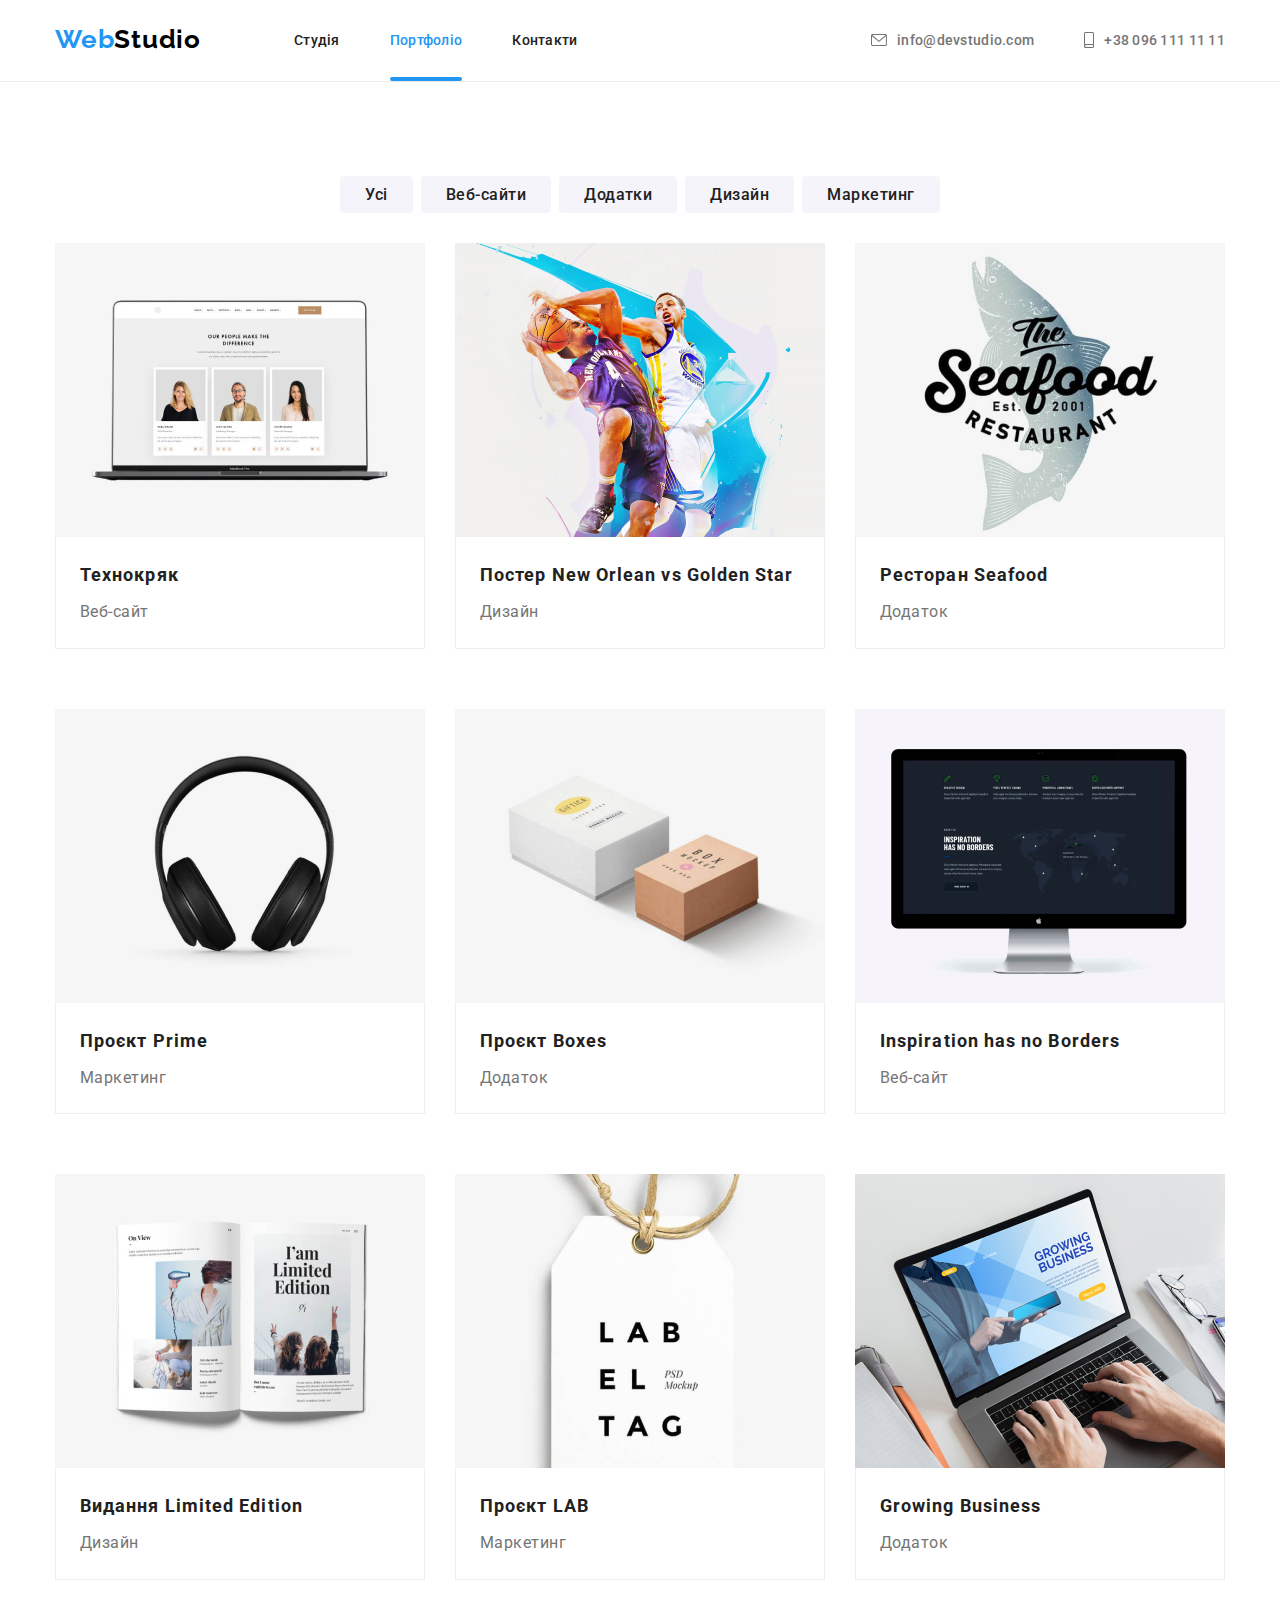
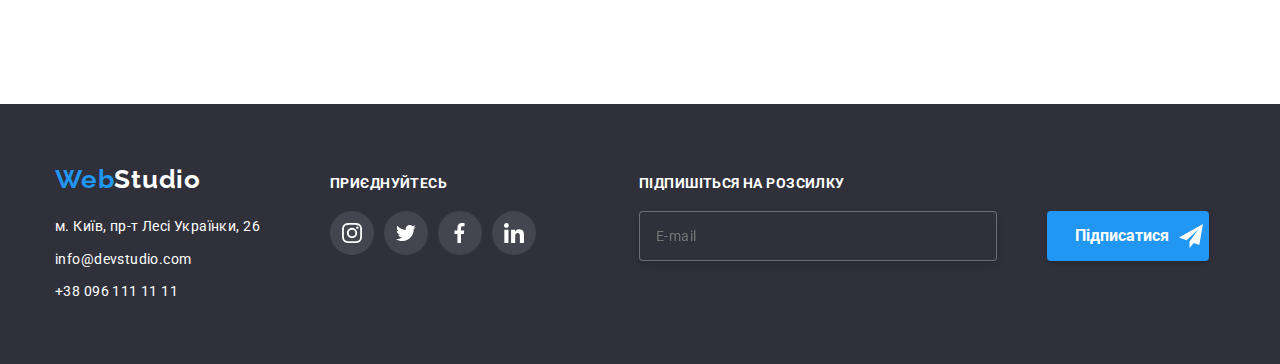
==== commit ef0f26a2: "homework 8 first try" ====
--- a/portfolio.html
+++ b/portfolio.html
@@ -15,56 +15,161 @@
     />
 
     <link rel="stylesheet" href="./css/main.min.css">
+    <link rel="stylesheet" href="./js/menu.js">
 
     <title>Document</title>
   </head>
   <body class="portfolio-main">
     <!-- HEADER -->
-    <!-- <header class="page-header">
+    <header class="page-header">
       <div class="container">
         <div class="page-header__wrap">
           <a href="" class="logo link">
-        <span class="logo__element">Web</span>Studio</a
-           >
-          <nav class="page-header__nav" >
-          <ul class="page-header__nav-list list ">
-            <li class="page-header__nav-item">
-              <a href="./index.html" class="page-header__nav-link link ">Студія</a>
-            </li>
-
-            <li class="page-header__nav-item">
-              <a href="./portfolio.html" class="link page-header__nav-link page-header__nav-link--current link">Портфоліо</a>
-            </li>
-
-            <li class="page-header__nav-item">
-              <a href="" class="link page-header__nav-link">Контакти</a>
+            <span class="logo__element">Web</span>Studio</a
+          >
+          <nav class="page-header__nav">
+            <ul class="page-header__nav-list list">
+              <li class="page-header__nav-item">
+                <a
+                  href="./index.html"
+                  class="page-header__nav-link  link"
+                  >Студія</a
+                >
+              </li>
+
+              <li class="page-header__nav-item">
+                <a href="./portfolio.html" class="link page-header__nav-link page-header__nav-link--current"
+                  >Портфоліо</a
+                >
+              </li>
+
+              <li class="page-header__nav-item">
+                <a href="" class="link page-header__nav-link">Контакти</a>
+              </li>
+            </ul>
+          </nav>
+
+          <ul class="page-header__contact-list list">
+            <li class="page-header__contact-item">
+              <a
+                href="mailto:info@devstudio.com"
+                class="page-header__contact-link link"
+              >
+                <svg
+                  class="page-header__icon page-header__icon-envelope"
+                  width="16"
+                  height="12"
+                >
+                  <use
+                    href="./images/images-studio/sprite.svg#icon-envelope"
+                  ></use>
+                </svg>
+                info@devstudio.com</a
+              >
+            </li>
+
+            <li class="page-header__contact-item">
+              <a href="tel:380961111111" class="page-header__contact-link link">
+                <svg
+                  class="page-header__icon page-header__icon-smartphone"
+                  width="10"
+                  height="16"
+                >
+                  <use
+                    href="./images/images-studio/sprite.svg#icon-smartphone"
+                  ></use>
+                </svg>
+
+                +38 096 111 11 11</a
+              >
             </li>
           </ul>
-        </nav>
-
-        <ul class="page-header__contact-list list">
-          <li class="page-header__contact-item">
-            <a href="mailto:info@devstudio.com" class="page-header__contact-link link"
-              >  <svg class="page-header__icon page-header__icon-envelope" width="16" height="12"><use href="./images/images-studio/sprite.svg#icon-envelope">
-              </use></svg>  info@devstudio.com</a
-            >
-          </li>
-
-
-
-          <li class="page-header__contact-item ">
-            <a href="tel:380961111111" class="page-header__contact-link link">
-              <svg class="page-header__icon page-header__icon-smartphone" width="10" height="16"><use href="./images/images-studio/sprite.svg#icon-smartphone">
-              </use></svg>
-               
-              +38 096 111 11 11</a>
-          </li>
-        </ul>
+        </div>
+
+<!-- MOBILE HEADER -->
+
+        <button
+          type="button"
+          class="page-header__nav-btn "
+          aria-expanded="false"
+          aria-controls="mobile-menu-btn"
+          data-menu-button
+        >
+          <svg width="40" height="40" aria-label="Перемикач мобільного меню">
+            <use
+              class="page-header__icon-cross"
+              href="./images/images-studio/sprite.svg#icon-close"
+            ></use>
+            <use
+              class="page-header__icon-menu"
+              href="./images/images-studio/sprite.svg#icon-menu"
+            ></use>
+          </svg>
+        </button>
+
+        <div
+          class="page-header__mobile-menu "
+          id="mobile-menu-btn"
+          data-menu
+        >
+<div class="page-header__mobile-nav">
+  <nav class="">
+    <ul class="page-header__mobile-nav-list list">
+      <li class="page-header__mobile-nav-item">
+        <a
+          href="./index.html"
+          class=" page-header__mobile-nav-link link"
+          >Студія</a
+        >
+      </li>
+
+      <li class="page-header__mobile-nav-item">
+        <a href="./portfolio.html" class="link page-header__mobile-nav-link page-header__mobile-nav-link--current "
+          >Портфоліо</a
+        >
+      </li>
+
+      <li class="page-header__mobile-nav-item">
+        <a href="" class="link page-header__mobile-nav-link">Контакти</a>
+      </li>
+    </ul>
+  </nav>
+</div>
+        <div class="page-header__mobile-contacts">
+          <ul class="list page-header__mobile-contacts-list">
+            <li class="page-header__mobile-contact-item">
+              <a
+                href="mailto:info@devstudio.com"
+                class="page-header__mobile-contact-link link"
+              >
+              
+                 
+                info@devstudio.com</a
+              >
+            </li>
+  
+            <li class="page-header__mobile-contact-item">
+              <a href="tel:380961111111" class="page-header__mobile-contact-link link">
+              
+  
+                +38 096 111 11 11</a
+              >
+            </li>
+          </ul>
+          <ul class="mobile-menu-list list">
+            <li class="mobile-menu-item"><a href="" class="mobile-menu-link link">Instagram</a></li>
+            <li class="mobile-menu-item"><a href="" class="mobile-menu-link link">Twitter</a></li>
+            <li class="mobile-menu-item"><a href="" class="mobile-menu-link link">Facebook</a></li>
+            <li class="mobile-menu-item"><a href="" class="mobile-menu-link link">LinkedIn</a></li>
+          </ul>
+        </div>
+        
+
+
       </div>
+      
       </div>
-     
-      
-    </header> -->
+    </header>
     <main>
       <!-- PARTFOLIO NAVIGATION -->
 
@@ -524,5 +629,7 @@
       </div>
      
     </footer>
+
+    <script src="./js/menu.js"></script>
   </body>
 </html>
--- a/css/main.min.css
+++ b/css/main.min.css
@@ -1 +1 @@
-body{background-color:var(--white-color);color:var(--main-text-color);font-family:Roboto,sans-serif;font-size:14px;letter-spacing:.03em}h1,h2,h3,h4,h5,h6,p,ul{margin-top:0;margin-bottom:0}ul{padding-left:0;padding-right:0}img{max-width:100%;display:block;height:auto}@media screen and (max-width: 1199px){.section{padding-top:60px;padding-bottom:60px}}@media screen and (min-width: 1200px){.section{padding-top:94px;padding-bottom:94px}}.link{text-decoration:none}.list{list-style:none}.container{margin-left:auto;margin-right:auto;padding-left:15px;padding-right:15px}@media screen and (min-width: 480px){.container{width:480px}}@media screen and (min-width: 768px){.container{width:768px}}@media screen and (min-width: 1200px){.container{width:1200px}}.visually-hidden{position:absolute;width:1px;height:1px;margin:-1px;border:0;padding:0;clip:rect(0 0 0 0);overflow:hidden}.page-header{border-bottom:1px solid #ececec;position:relative}.page-header__wrap{display:-webkit-box;display:-ms-flexbox;display:flex;-webkit-box-align:center;-ms-flex-align:center;align-items:center}.logo{color:#000;font-family:Raleway,sans-serif;font-size:26px;font-weight:700;line-height:1.2;letter-spacing:.03em;padding-top:24px;padding-bottom:25px}.logo__element{color:#2196f3}.page-header__nav{margin-left:93px}.page-header__nav-list{display:-webkit-box;display:-ms-flexbox;display:flex}.page-header__nav-item{margin-right:50px}.page-header__nav-item:last-child{margin-right:0}.page-header__nav-link{color:#212121;font-weight:500;line-height:1.2;letter-spacing:.02em;padding-top:32px;padding-bottom:32px;display:inline-block;position:relative;-webkit-transition:color 250ms cubic-bezier(0.4, 0, 0.2, 1);transition:color 250ms cubic-bezier(0.4, 0, 0.2, 1)}.page-header__nav-link:hover,.page-header__nav-link:focus{color:#2196f3}.page-header__nav-link--current{color:#2196f3}.page-header__nav-link--current::after{content:"";display:inline-block;position:absolute;left:0;bottom:0;height:4px;width:100%;border-radius:2px;background-color:#2196f3}.page-header__contact-list{display:-webkit-box;display:-ms-flexbox;display:flex;margin-left:auto}@media screen and (min-width: 768px)and (max-width: 1199px){.page-header__contact-list{-webkit-box-orient:vertical;-webkit-box-direction:normal;-ms-flex-direction:column;flex-direction:column}}@media screen and (min-width: 1200px){.page-header__contact-item{-webkit-box-align:center;-ms-flex-align:center;align-items:center}.page-header__contact-item:first-child{margin-right:50px}}@media screen and (min-width: 768px){.page-header__contact-item{margin-bottom:10px}.page-header__contact-item:last-child{margin-bottom:0}}.page-header__contact-link{color:#757575;font-weight:500;line-height:1.2;letter-spacing:.02em;display:-webkit-box;display:-ms-flexbox;display:flex;-webkit-box-align:center;-ms-flex-align:center;align-items:center;-webkit-transition:color 250ms cubic-bezier(0.4, 0, 0.2, 1);transition:color 250ms cubic-bezier(0.4, 0, 0.2, 1)}.page-header__contact-link:hover,.page-header__contact-link:focus{color:#2196f3}@media screen and (min-width: 1200px){.page-header__contact-link{padding-top:32px;padding-bottom:32px}}.page-header__icon{margin-right:10px;fill:#757575}.page-header__contact-link:hover .page-header__icon-envelope{fill:#2196f3}.page-header__contact-link:hover .page-header__icon-smartphone{fill:#2196f3}.page-header__nav-btn{margin:0;padding:0;border:none;background-color:rgba(0,0,0,0);display:-webkit-inline-box;display:-ms-inline-flexbox;display:inline-flex;width:40px;height:40px;position:absolute;top:10px;right:10px;z-index:99}@media screen and (min-width: 481px){.page-header__nav-btn{display:none}}.page-header__icon-cross{display:none}.page-header__nav-btn.is-open .page-header__icon-cross{display:block}.page-header__nav-btn.is-open .page-header__icon-menu{display:none}@media screen and (max-width: 767px){.page-header__nav{display:none}}@media screen and (max-width: 767px){.page-header__contact-list{display:none}}@media screen and (min-width: 481px){.page-header__mobile-menu{display:none}}@media screen and (max-width: 480px){.page-header__mobile-menu{display:none;position:absolute;top:0;left:0;width:100%;background-color:#fff;height:796px;padding:48px 40px}.page-header__mobile-menu.is-open{display:-webkit-box;display:-ms-flexbox;display:flex;-webkit-box-orient:vertical;-webkit-box-direction:normal;-ms-flex-direction:column;flex-direction:column;-webkit-box-pack:justify;-ms-flex-pack:justify;justify-content:space-between}}@media screen and (max-width: 480px){.page-header__mobile-nav-item{margin-bottom:35px}.page-header__mobile-nav-item:last-child{margin-bottom:0}}.page-header__mobile-nav-link{font-family:inherit;color:#212121;font-weight:500;letter-spacing:.02em;display:inline-block;-webkit-transition:color 250ms cubic-bezier(0.4, 0, 0.2, 1);transition:color 250ms cubic-bezier(0.4, 0, 0.2, 1);font-size:14px;line-height:1.1428571429}@media screen and (max-width: 480px){.page-header__mobile-nav-link{font-size:40px;line-height:1.2}}@media screen and (max-width: 480px){.page-header__mobile-nav-link:hover,.page-header__mobile-nav-link:focus{color:#2196f3}}@media screen and (max-width: 480px){.page-header__mobile-nav-link--current{color:#2196f3}}@media screen and (max-width: 480px){.page-header__mobile-contacts-list{margin-bottom:64px}}@media screen and (max-width: 480px){.page-header__mobile-contact-item{margin-bottom:32px}.page-header__mobile-contact-item:last-child{margin-bottom:0}}.page-header__mobile-contact-link{color:#757575;font-weight:500;font-family:inherit;letter-spacing:.02em;-webkit-transition:color 250ms cubic-bezier(0.4, 0, 0.2, 1);transition:color 250ms cubic-bezier(0.4, 0, 0.2, 1);font-size:12px;line-height:1.1666666667}@media screen and (max-width: 480px){.page-header__mobile-contact-link{font-size:34px;line-height:1.2}}.page-header__mobile-contact-link:hover,.page-header__mobile-contact-link:focus{color:#2196f3}.mobile-menu-list{display:-webkit-box;display:-ms-flexbox;display:flex}.mobile-menu-item{border-right:1px solid rgba(33,33,33,.2);padding-right:10px;padding-left:10px}.mobile-menu-item:last-child{border-right:none;padding-right:0}.mobile-menu-item:first-child{padding-left:0}.mobile-menu-link{font-family:inherit;font-weight:500;font-size:18px;line-height:1.2222222222;letter-spacing:.02em;color:#2196f3}.hero{background-color:#2f303a;padding-top:200px;padding-bottom:200px;height:600px;max-width:1600px;margin-left:auto;margin-right:auto;background-position:center;background-repeat:no-repeat;background-size:cover;background-image:-webkit-gradient(linear, left top, left bottom, from(rgba(47, 48, 58, 0.4)), to(rgba(47, 48, 58, 0.4))),url(../images/images-studio/hero/imgdesktop.jpg);background-image:linear-gradient(rgba(47, 48, 58, 0.4), rgba(47, 48, 58, 0.4)),url(../images/images-studio/hero/imgdesktop.jpg)}@media screen and (min-width: 1200px)and (min-device-pixel-ratio: 2),screen and (min-width: 1200px)and (-webkit-min-device-pixel-ratio: 2),screen and (min-width: 1200px)and (min-resolution: 192dpi),screen and (min-width: 1200px)and (min-resolution: 2dppx){.hero{background-image:-webkit-gradient(linear, left top, left bottom, from(rgba(47, 48, 58, 0.4)), to(rgba(47, 48, 58, 0.4))),url(../images/images-studio/hero/imgdesktop@2x.jpg);background-image:linear-gradient(rgba(47, 48, 58, 0.4), rgba(47, 48, 58, 0.4)),url(../images/images-studio/hero/imgdesktop@2x.jpg)}}@media screen and (min-width: 768px)and (max-width: 1199px){.hero{background-image:-webkit-gradient(linear, left top, left bottom, from(rgba(47, 48, 58, 0.4)), to(rgba(47, 48, 58, 0.4))),url(../images/images-studio/hero/imgtablet.jpg);background-image:linear-gradient(rgba(47, 48, 58, 0.4), rgba(47, 48, 58, 0.4)),url(../images/images-studio/hero/imgtablet.jpg)}}@media screen and (min-width: 768px)and (max-width: 1199px)and (min-device-pixel-ratio: 2),screen and (min-width: 768px)and (max-width: 1199px)and (-webkit-min-device-pixel-ratio: 2),screen and (min-width: 768px)and (max-width: 1199px)and (min-resolution: 192dpi),screen and (min-width: 768px)and (max-width: 1199px)and (min-resolution: 2dppx){.hero{background-image:-webkit-gradient(linear, left top, left bottom, from(rgba(47, 48, 58, 0.4)), to(rgba(47, 48, 58, 0.4))),url(../images/images-studio/hero/imgtablet@2x.jpg);background-image:linear-gradient(rgba(47, 48, 58, 0.4), rgba(47, 48, 58, 0.4)),url(../images/images-studio/hero/imgtablet@2x.jpg)}}@media screen and (max-width: 480px){.hero{background-image:-webkit-gradient(linear, left top, left bottom, from(rgba(47, 48, 58, 0.4)), to(rgba(47, 48, 58, 0.4))),url(../images/images-studio/hero/imgmobile.jpg);background-image:linear-gradient(rgba(47, 48, 58, 0.4), rgba(47, 48, 58, 0.4)),url(../images/images-studio/hero/imgmobile.jpg)}}@media screen and (max-width: 480px)and (min-device-pixel-ratio: 2),screen and (max-width: 480px)and (-webkit-min-device-pixel-ratio: 2),screen and (max-width: 480px)and (min-resolution: 192dpi),screen and (max-width: 480px)and (min-resolution: 2dppx){.hero{background-image:-webkit-gradient(linear, left top, left bottom, from(rgba(47, 48, 58, 0.4)), to(rgba(47, 48, 58, 0.4))),url(../images/images-studio/hero/imgmobile@2x.jpg);background-image:linear-gradient(rgba(47, 48, 58, 0.4), rgba(47, 48, 58, 0.4)),url(../images/images-studio/hero/imgmobile@2x.jpg)}}.hero__title{color:#fff;font-family:Roboto,sans-serif;font-size:44px;font-weight:900;line-height:1.4;letter-spacing:.06em;margin-bottom:30px}@media screen and (max-width: 1199px){.hero__title{font-size:26px;line-height:1.6153846154}}.hero__button{color:#fff;background-color:#2196f3;font-family:inherit;font-size:16px;font-weight:700;line-height:1.9;letter-spacing:.06em;text-align:center;border:none;border-radius:4px;cursor:pointer;display:inline-block;margin-right:auto;margin-left:auto;min-width:216px;height:50px;-webkit-transition:background-color 250ms cubic-bezier(0.4, 0, 0.2, 1);transition:background-color 250ms cubic-bezier(0.4, 0, 0.2, 1)}.hero__button:hover,.hero__button:focus{background-color:#188ce8}.hero>.container{text-align:center}.hero__flex{display:-webkit-box;display:-ms-flexbox;display:flex;-webkit-box-orient:vertical;-webkit-box-direction:normal;-ms-flex-direction:column;flex-direction:column}@media screen and (min-width: 1199px){.features{padding-bottom:0px}}@media screen and (min-width: 768px)and (max-width: 1199px){.features__list{display:-webkit-box;display:-ms-flexbox;display:flex;-ms-flex-wrap:wrap;flex-wrap:wrap;gap:30px}}@media screen and (min-width: 1200px){.features__list{display:-webkit-box;display:-ms-flexbox;display:flex}}@media screen and (max-width: 480px){.features__item{width:100%;margin-bottom:30px}.features__item:last-child{margin-bottom:0}}@media screen and (min-width: 768px){.features__item{-ms-flex-preferred-size:calc((100% - 30px)/2);flex-basis:calc((100% - 30px)/2)}}@media screen and (min-width: 1200px){.features__item{margin-right:30px;-ms-flex-preferred-size:270px;flex-basis:270px}.features__item:last-child{margin-right:0}}.features__title{margin-bottom:10px;color:#212121;font-weight:700;line-height:1.2;letter-spacing:.03em;text-align:left;font-size:14px}@media screen and (max-width: 480px){.features__title{text-align:center}}.features__desc{color:#757575;line-height:1.7;letter-spacing:.03em;text-align:left}.features__antenna,.features__clock,.features__computer,.features__astronaut{width:70px;height:70px}.features__icon{display:-webkit-box;display:-ms-flexbox;display:flex;-webkit-box-pack:center;-ms-flex-pack:center;justify-content:center;-webkit-box-align:center;-ms-flex-align:center;align-items:center;background-color:#f5f4fa;margin-bottom:30px;height:120px}@media screen and (max-width: 480px){.features__icon{width:100%;margin-bottom:30px}}@media screen and (max-width: 1199px){.work-specification{display:none}}.work-specification__list{display:-webkit-box;display:-ms-flexbox;display:flex}.work-specification__item{margin-right:30px;-ms-flex-preferred-size:370px;flex-basis:370px}.work-specification__item:last-child{margin-right:0}.work-specification__title{color:#212121;font-family:Roboto,sans-serif;font-size:36px;font-weight:700;line-height:1.2;letter-spacing:.03em;text-align:center;margin-bottom:50px}.work-specification__img{display:block}.work-specification__overlay{position:relative}.work-specification__field{position:absolute;left:0;bottom:0;width:370px;height:70px;background-color:rgba(47,48,58,.8);display:-webkit-inline-box;display:-ms-inline-flexbox;display:inline-flex;-webkit-box-pack:center;-ms-flex-pack:center;justify-content:center;-webkit-box-align:center;-ms-flex-align:center;align-items:center;color:#fff;font-weight:700;font-size:14px;line-height:1.1428571429;letter-spacing:.03em;text-transform:uppercase}.team{background-color:#f5f4fa;text-align:center}.team__title{color:#212121;font-family:Roboto,sans-serif;font-size:36px;font-weight:700;line-height:1.2;letter-spacing:.03em;text-align:center;margin-bottom:50px}@media screen and (max-width: 1199px){.team__title{font-size:28px;line-height:1.1428571429;margin-bottom:30px}}.team__list{display:-webkit-box;display:-ms-flexbox;display:flex}@media screen and (max-width: 1199px){.team__list{-ms-flex-wrap:wrap;flex-wrap:wrap;gap:30px}}.team__item{background-color:#fff;-webkit-box-shadow:0px 1px 3px rgba(0,0,0,.12),0px 1px 1px rgba(0,0,0,.14),0px 2px 1px rgba(0,0,0,.2);box-shadow:0px 1px 3px rgba(0,0,0,.12),0px 1px 1px rgba(0,0,0,.14),0px 2px 1px rgba(0,0,0,.2);border-radius:0px 0px 4px 4px}@media screen and (max-width: 480px){.team__item{width:100%}}@media screen and (min-width: 768px){.team__item{-ms-flex-preferred-size:calc((100% - 30px)/2);flex-basis:calc((100% - 30px)/2)}}@media screen and (min-width: 1200px){.team__item{margin-right:30px}.team__item:last-child{margin-right:0}}.team__image{display:block;max-width:100%}@media screen and (max-width: 1199px){.team__content{padding-top:30px;padding-bottom:24px}}@media screen and (min-width: 1200px){.team__content{padding:30px 32px}}.team__member{color:#212121;font-family:Roboto,sans-serif;font-size:16px;font-weight:500;line-height:1.2;letter-spacing:.03em;margin-bottom:10px}.team__position{color:#757575;font-family:Roboto,sans-serif;font-size:16px;line-height:1.2;letter-spacing:.03em;margin-bottom:16px}.social-media{display:-webkit-box;display:-ms-flexbox;display:flex}@media screen and (max-width: 1199px){.social-media{-webkit-box-pack:center;-ms-flex-pack:center;justify-content:center}}.social-media__link{display:-webkit-box;display:-ms-flexbox;display:flex;-webkit-box-pack:center;-ms-flex-pack:center;justify-content:center;-webkit-box-align:center;-ms-flex-align:center;align-items:center;width:44px;height:44px;color:#afb1b8;border-radius:50%;-webkit-transition:color 250ms cubic-bezier(0.4, 0, 0.2, 1),background-color 250ms cubic-bezier(0.4, 0, 0.2, 1),border-radius 250ms cubic-bezier(0.4, 0, 0.2, 1);transition:color 250ms cubic-bezier(0.4, 0, 0.2, 1),background-color 250ms cubic-bezier(0.4, 0, 0.2, 1),border-radius 250ms cubic-bezier(0.4, 0, 0.2, 1)}.social-media__link:hover{color:#fff;background-color:#2196f3;border-radius:50%}@media screen and (max-width: 480px){.social-media__link{margin-right:10px}}.social-media__icon{width:20px;height:20px;fill:currentColor}.clients__title{font-weight:700;color:#212121;text-align:center;font-size:36px;line-height:1.2;margin-bottom:50px}@media screen and (max-width: 1199px){.clients__title{font-size:28px;line-height:1.1428571429}}.clients-list{display:-webkit-box;display:-ms-flexbox;display:flex}@media screen and (max-width: 1199px){.clients-list{-ms-flex-wrap:wrap;flex-wrap:wrap;gap:30px}}.clients-list__item{border:1px solid #afb1b8;border-radius:4px;height:92px;-webkit-transition:border 250ms cubic-bezier(0.4, 0, 0.2, 1);transition:border 250ms cubic-bezier(0.4, 0, 0.2, 1)}@media screen and (max-width: 480px){.clients-list__item{-ms-flex-preferred-size:calc((100% - 30px)/2);flex-basis:calc((100% - 30px)/2)}}@media screen and (min-width: 768px){.clients-list__item{-ms-flex-preferred-size:calc((100% - 60px)/3);flex-basis:calc((100% - 60px)/3)}}@media screen and (min-width: 1200px){.clients-list__item{margin-right:30px;-ms-flex-preferred-size:170px;flex-basis:170px}.clients-list__item:last-child{margin-right:0}}.clients-list__item:hover{border:1px solid #2196f3}.client__link{display:-webkit-box;display:-ms-flexbox;display:flex;-webkit-box-pack:center;-ms-flex-pack:center;justify-content:center;-webkit-box-align:center;-ms-flex-align:center;align-items:center;padding:16px 32px}@media screen and (max-width: 480px){.client__link{padding:0;height:100%}}.clients__icon{fill:#afb1b8;-webkit-transition:fill 250ms cubic-bezier(0.4, 0, 0.2, 1);transition:fill 250ms cubic-bezier(0.4, 0, 0.2, 1)}.clients-list__item:hover .clients__icon{fill:#2196f3}.footer{background-color:#2f303a;padding-top:60px;padding-bottom:60px}@media screen and (min-width: 1200px){.footer__flex{display:-webkit-box;display:-ms-flexbox;display:flex;-webkit-box-align:baseline;-ms-flex-align:baseline;align-items:baseline}}@media screen and (min-width: 768px)and (max-width: 1200px){.footer__flex-pos{-webkit-box-pack:justify;-ms-flex-pack:justify;justify-content:space-between;-webkit-box-align:baseline;-ms-flex-align:baseline;align-items:baseline;text-align:center;margin-bottom:60px;display:-webkit-box;display:-ms-flexbox;display:flex}}@media screen and (min-width: 1200px){.footer__flex-pos{-webkit-box-align:baseline;-ms-flex-align:baseline;align-items:baseline;display:-webkit-box;display:-ms-flexbox;display:flex}}.logo--theme-dark{color:#fff;margin-bottom:20px;display:block;padding-top:0;padding-bottom:0}@media screen and (max-width: 480px){.logo--theme-dark{text-align:center}}@media screen and (max-width: 480px){.footer__adress-wrap{text-align:center;margin-bottom:60px}}@media screen and (min-width: 1200px){.footer__adress-wrap{margin-right:70px}}.address__list{line-height:1.7;letter-spacing:.03em;font-style:normal}.address__item{margin-bottom:9px}.address__link{color:#fff}.address__link--active:hover{color:#2196f3}.join__title{font-weight:700;font-size:14px;line-height:1.2;color:#fff;text-transform:uppercase;margin-bottom:20px;letter-spacing:.03em}@media screen and (max-width: 480px){.join__title{text-align:center}}.join-list{display:-webkit-box;display:-ms-flexbox;display:flex}@media screen and (max-width: 480px){.join-list{-webkit-box-pack:center;-ms-flex-pack:center;justify-content:center;margin-bottom:60px}}.join-list__icon{width:20px;height:20px;fill:#fff}.join-list__link{display:-webkit-box;display:-ms-flexbox;display:flex;-webkit-box-pack:center;-ms-flex-pack:center;justify-content:center;-webkit-box-align:center;-ms-flex-align:center;align-items:center;background-color:#44454e;border-radius:50px;width:44px;height:44px;margin-right:10px;-webkit-transition:background-color 250ms cubic-bezier(0.4, 0, 0.2, 1);transition:background-color 250ms cubic-bezier(0.4, 0, 0.2, 1)}.join-list__link:hover{background-color:#2196f3}@media screen and (min-width: 1199px){.signup-form{margin-left:93px}}.signup-form__title{font-weight:700;font-size:14px;line-height:1.1428571429;letter-spacing:.03em;text-transform:uppercase;color:#fff;margin-bottom:20px}@media screen and (max-width: 1199px){.signup-form__title{text-align:center}}@media screen and (max-width: 1199px){.signup-form__wrap{display:-webkit-box;display:-ms-flexbox;display:flex;-webkit-box-orient:vertical;-webkit-box-direction:normal;-ms-flex-direction:column;flex-direction:column;-webkit-box-align:center;-ms-flex-align:center;align-items:center}}@media screen and (min-width: 1200px){.signup-form__wrap{display:-webkit-box;display:-ms-flexbox;display:flex;width:570px;height:50px;-webkit-box-pack:justify;-ms-flex-pack:justify;justify-content:space-between;-webkit-box-align:center;-ms-flex-align:center;align-items:center}}.signup-form__input{background-color:#2f303a;border:1px solid rgba(255,255,255,.3);-webkit-filter:drop-shadow(0px 4px 4px rgba(0, 0, 0, 0.15));filter:drop-shadow(0px 4px 4px rgba(0, 0, 0, 0.15));border-radius:4px;padding-left:16px;color:#fff;font-size:14px;line-height:1.1428571429;letter-spacing:.03em;outline:rgba(0,0,0,0)}@media screen and (max-width: 480px){.signup-form__input{max-width:100%}}@media screen and (max-width: 1199px){.signup-form__input{height:50px;margin-bottom:20px;width:450px}}@media screen and (min-width: 1200px){.signup-form__input{height:100%;width:358px}}.signup-form__btn{max-width:200px;background-color:#2196f3;-webkit-box-shadow:0px 4px 4px rgba(0,0,0,.15);box-shadow:0px 4px 4px rgba(0,0,0,.15);border-radius:4px;border:rgba(0,0,0,0);font-weight:700;font-size:16px;line-height:1.875;color:#fff;display:-webkit-box;display:-ms-flexbox;display:flex;-webkit-box-align:center;-ms-flex-align:center;align-items:center;padding-left:28px;cursor:pointer;-webkit-transition:background-color 250ms cubic-bezier(0.4, 0, 0.2, 1);transition:background-color 250ms cubic-bezier(0.4, 0, 0.2, 1)}.signup-form__btn:hover,.signup-form__btn:focus{background-color:#188ce8}@media screen and (max-width: 1199px){.signup-form__btn{height:50px}}@media screen and (min-width: 1200px){.signup-form__btn{height:100%}}.signup-form__icon{margin-left:10px}.backdrop{position:fixed;background-color:rgba(0,0,0,.2);top:0;left:0;width:100%;height:100%;opacity:1;-webkit-transition:opacity 500ms cubic-bezier(0.4, 0, 0.2, 1);transition:opacity 500ms cubic-bezier(0.4, 0, 0.2, 1)}.backdrop.is-hidden{opacity:0;pointer-events:none}.modal{position:absolute;top:50%;left:50%;-webkit-transform:translate(-50%, -50%);transform:translate(-50%, -50%);width:528px;height:581px;background-color:#fff;-webkit-box-shadow:0px 1px 3px rgba(0,0,0,.12),0px 1px 1px rgba(0,0,0,.14),0px 2px 1px rgba(0,0,0,.2);box-shadow:0px 1px 3px rgba(0,0,0,.12),0px 1px 1px rgba(0,0,0,.14),0px 2px 1px rgba(0,0,0,.2);border-radius:4px}.modal__btn{display:-webkit-box;display:-ms-flexbox;display:flex;-webkit-box-pack:end;-ms-flex-pack:end;justify-content:flex-end;-webkit-box-align:center;-ms-flex-align:center;align-items:center;position:absolute;top:8px;right:8px;background-color:var(--white-color);width:30px;height:30px;border-radius:50%;border:1px solid rgba(0,0,0,.1);cursor:pointer}.modal__close-icon{-webkit-transition:fill 250ms cubic-bezier(0.4, 0, 0.2, 1);transition:fill 250ms cubic-bezier(0.4, 0, 0.2, 1)}.modal__close-icon .modal__btn:focus,.modal__btn:hover .modal__close-icon{fill:#2196f3}.modal__title{padding-right:40px;padding-left:40px;padding-top:40px;margin-bottom:12px;font-weight:700;font-size:20px;line-height:1.15;text-align:center;letter-spacing:.03em;color:#212121}.contact-form{padding-left:40px;padding-right:40px;padding-bottom:43px}.contact-form__label{font-size:12px;line-height:1.1666666667;letter-spacing:.01em;color:#757575}.contact-form__input{display:block;width:448px;height:40px;border:1px solid rgba(33,33,33,.2);border-radius:4px;margin-bottom:10px;margin-top:4px;padding:0;padding-left:42px;-webkit-transition:border 250ms cubic-bezier(0.4, 0, 0.2, 1),outline 250ms cubic-bezier(0.4, 0, 0.2, 1);transition:border 250ms cubic-bezier(0.4, 0, 0.2, 1),outline 250ms cubic-bezier(0.4, 0, 0.2, 1)}.contact-form__input:focus,.contact-form__input:hover{border:1px solid #2196f3;outline:#2196f3}.contact-form__wrap{position:relative}.contact-form__icon{position:absolute;top:50%;left:12px;-webkit-transform:translateY(-50%);transform:translateY(-50%);-webkit-transition:fill 250ms cubic-bezier(0.4, 0, 0.2, 1);transition:fill 250ms cubic-bezier(0.4, 0, 0.2, 1)}.contact-form__input:focus+.contact-form__icon,.contact-form__input:hover+.contact-form__icon{fill:#2196f3}.contact-form__comment{padding:12px 16px;resize:none;width:448px;height:120px;border:1px solid rgba(33,33,33,.2);border-radius:4px;margin-bottom:20px;-webkit-transition:border 250ms cubic-bezier(0.4, 0, 0.2, 1),comment 250ms cubic-bezier(0.4, 0, 0.2, 1);transition:border 250ms cubic-bezier(0.4, 0, 0.2, 1),comment 250ms cubic-bezier(0.4, 0, 0.2, 1)}.contact-form__comment:hover,.contact-form__comment:focus{border:1px solid #2196f3;outline:#2196f3}.contact-form__comment::-webkit-input-placeholder{font-size:12px;line-height:1.1666666667;letter-spacing:.01em;color:rgba(117,117,117,.5)}.contact-form__comment::-moz-placeholder{font-size:12px;line-height:1.1666666667;letter-spacing:.01em;color:rgba(117,117,117,.5)}.contact-form__comment:-ms-input-placeholder{font-size:12px;line-height:1.1666666667;letter-spacing:.01em;color:rgba(117,117,117,.5)}.contact-form__comment::-ms-input-placeholder{font-size:12px;line-height:1.1666666667;letter-spacing:.01em;color:rgba(117,117,117,.5)}.contact-form__comment::placeholder{font-size:12px;line-height:1.1666666667;letter-spacing:.01em;color:rgba(117,117,117,.5)}.checkbox{margin-bottom:30px;display:-webkit-box;display:-ms-flexbox;display:flex;-webkit-box-align:center;-ms-flex-align:center;align-items:center;padding-left:15px}.checkbox__input{opacity:0;position:absolute}.checkbox__icon{fill:#212121;margin-right:9px;border-radius:2px;-webkit-transition:background-color 250ms cubic-bezier(0.4, 0, 0.2, 1);transition:background-color 250ms cubic-bezier(0.4, 0, 0.2, 1)}.checkbox__input:checked+.checkbox__icon{fill:none;background-color:#2196f3;background-image:url(../images/images-studio/checked.svg);background-repeat:no-repeat;background-position:center;border-radius:2px}.checkbox__policy{font-size:14px;line-height:1.7142857143;letter-spacing:.03em;color:#757575}.checkbox__policy-link{font-size:14px;line-height:1.7142857143;letter-spacing:.03em;color:#2196f3}.signup-form__submit-btn{width:200px;height:50px;font-weight:700;font-size:16px;line-height:1.875;letter-spacing:.06em;color:#fff;background-color:#2196f3;-webkit-box-shadow:0px 4px 4px rgba(0,0,0,.15);box-shadow:0px 4px 4px rgba(0,0,0,.15);border-radius:4px;border:rgba(0,0,0,0);display:block;margin-right:auto;margin-left:auto;-webkit-transition:background-color 250ms cubic-bezier(0.4, 0, 0.2, 1);transition:background-color 250ms cubic-bezier(0.4, 0, 0.2, 1);cursor:pointer}.signup-form__submit-btn:hover,.signup-form__submit-btn:focus{background-color:#188ce8}.portfolio-navigation__list{display:-webkit-box;display:-ms-flexbox;display:flex;-webkit-box-pack:center;-ms-flex-pack:center;justify-content:center;margin-bottom:30px}@media screen and (max-width: 480px){.portfolio-navigation__list{-ms-flex-wrap:wrap;flex-wrap:wrap;-webkit-box-pack:start;-ms-flex-pack:start;justify-content:flex-start;margin-bottom:40px}}.portfolio-navigation__item{margin-right:8px}.portfolio-navigation__item:hover,.portfolio-navigation__item:focus{-webkit-box-shadow:0px 3px 1px rgba(0,0,0,.1),0px 1px 2px rgba(0,0,0,.08),0px 2px 2px rgba(0,0,0,.12);box-shadow:0px 3px 1px rgba(0,0,0,.1),0px 1px 2px rgba(0,0,0,.08),0px 2px 2px rgba(0,0,0,.12)}.portfolio-navigation__item:last-child{margin-right:0}@media screen and (max-width: 480px){.portfolio-navigation__item{margin-bottom:15px}}.portfolio-navigation__button{background-color:#f5f4fa;color:#212121;font-family:inherit;font-size:16px;font-weight:500;line-height:1.6;letter-spacing:.03em;text-align:center;cursor:pointer;border:none;border-radius:4px;padding:6px 25px;-webkit-transition:background-color 250ms cubic-bezier(0.4, 0, 0.2, 1),color 250ms cubic-bezier(0.4, 0, 0.2, 1),-webkit-box-shadow 250ms cubic-bezier(0.4, 0, 0.2, 1);transition:background-color 250ms cubic-bezier(0.4, 0, 0.2, 1),color 250ms cubic-bezier(0.4, 0, 0.2, 1),-webkit-box-shadow 250ms cubic-bezier(0.4, 0, 0.2, 1);transition:background-color 250ms cubic-bezier(0.4, 0, 0.2, 1),color 250ms cubic-bezier(0.4, 0, 0.2, 1),box-shadow 250ms cubic-bezier(0.4, 0, 0.2, 1);transition:background-color 250ms cubic-bezier(0.4, 0, 0.2, 1),color 250ms cubic-bezier(0.4, 0, 0.2, 1),box-shadow 250ms cubic-bezier(0.4, 0, 0.2, 1),-webkit-box-shadow 250ms cubic-bezier(0.4, 0, 0.2, 1)}.portfolio-navigation__button:hover,.portfolio-navigation__button:focus{background-color:#2196f3;color:#fff;-webkit-box-shadow:0px 3px 1px rgba(0,0,0,.1),0px 1px 2px rgba(0,0,0,.08),0px 2px 2px rgba(0,0,0,.12);box-shadow:0px 3px 1px rgba(0,0,0,.1),0px 1px 2px rgba(0,0,0,.08),0px 2px 2px rgba(0,0,0,.12)}@media screen and (max-width: 1199px){.portolio-navigation{margin-bottom:60px}}@media screen and (min-width: 768px){.portfolio{gap:30px;-ms-flex-wrap:wrap;flex-wrap:wrap;display:-webkit-box;display:-ms-flexbox;display:flex}}.portfolio__item{width:100%;background:#fff;margin-bottom:30px;-webkit-transition:-webkit-box-shadow 250ms cubic-bezier(0.4, 0, 0.2, 1);transition:-webkit-box-shadow 250ms cubic-bezier(0.4, 0, 0.2, 1);transition:box-shadow 250ms cubic-bezier(0.4, 0, 0.2, 1);transition:box-shadow 250ms cubic-bezier(0.4, 0, 0.2, 1), -webkit-box-shadow 250ms cubic-bezier(0.4, 0, 0.2, 1)}.portfolio__item:hover,.portfolio__item:focus{-webkit-box-shadow:0px 1px 1px rgba(0,0,0,.12),0px 4px 4px rgba(0,0,0,.06),1px 4px 6px rgba(0,0,0,.16);box-shadow:0px 1px 1px rgba(0,0,0,.12),0px 4px 4px rgba(0,0,0,.06),1px 4px 6px rgba(0,0,0,.16)}@media screen and (min-width: 768px){.portfolio__item{-ms-flex-preferred-size:calc((100% - 30px)/2);flex-basis:calc((100% - 30px)/2)}}@media screen and (min-width: 1200px){.portfolio__item{-ms-flex-preferred-size:calc((100% - 60px)/3);flex-basis:calc((100% - 60px)/3)}}.portfolio__img{display:block;width:100%}.portfolio__title{color:#212121;font-family:Roboto,sans-serif;font-size:18px;font-weight:700;line-height:2;letter-spacing:.06em;margin-bottom:4px}.portfolio__text{color:#757575;font-family:Roboto;font-size:16px;line-height:1.9;letter-spacing:.03em}.portfolio__overlay{font-size:18px;line-height:1.5;color:#fff}.portfolio__position{position:relative;overflow:hidden}.portfolio__wrap{position:absolute;left:0;top:0;-webkit-transform:translateY(100%);transform:translateY(100%);background-color:rgba(33,150,243,.9);width:100%;height:100%;display:-webkit-box;display:-ms-flexbox;display:flex;-webkit-box-align:center;-ms-flex-align:center;align-items:center;padding-left:24px;padding-right:24px;-webkit-transition:-webkit-transform 250ms cubic-bezier(0.4, 0, 0.2, 1);transition:-webkit-transform 250ms cubic-bezier(0.4, 0, 0.2, 1);transition:transform 250ms cubic-bezier(0.4, 0, 0.2, 1);transition:transform 250ms cubic-bezier(0.4, 0, 0.2, 1), -webkit-transform 250ms cubic-bezier(0.4, 0, 0.2, 1)}.portfolio__item:hover .portfolio__wrap{-webkit-transform:translateY(0);transform:translateY(0)}.portfolio__content{padding:20px 24px;border-left:1px solid #eee;border-right:1px solid #eee;border-bottom:1px solid #eee}/*# sourceMappingURL=main.min.css.map */+body{background-color:var(--white-color);color:var(--main-text-color);font-family:Roboto,sans-serif;font-size:14px;letter-spacing:.03em}h1,h2,h3,h4,h5,h6,p,ul{margin-top:0;margin-bottom:0}ul{padding-left:0;padding-right:0}img{max-width:100%;display:block;height:auto}@media screen and (max-width: 1199px){.section{padding-top:60px;padding-bottom:60px}}@media screen and (min-width: 1200px){.section{padding-top:94px;padding-bottom:94px}}.link{text-decoration:none}.list{list-style:none}.container{margin-left:auto;margin-right:auto;padding-left:15px;padding-right:15px}@media screen and (min-width: 480px){.container{width:480px}}@media screen and (min-width: 768px){.container{width:768px}}@media screen and (min-width: 1200px){.container{width:1200px}}.visually-hidden{position:absolute;width:1px;height:1px;margin:-1px;border:0;padding:0;clip:rect(0 0 0 0);overflow:hidden}.page-header{border-bottom:1px solid #ececec;position:relative}.page-header__wrap{display:-webkit-box;display:-ms-flexbox;display:flex;-webkit-box-align:center;-ms-flex-align:center;align-items:center}.logo{color:#000;font-family:Raleway,sans-serif;font-size:26px;font-weight:700;line-height:1.2;letter-spacing:.03em;padding-top:24px;padding-bottom:25px}.logo__element{color:#2196f3}.page-header__nav{margin-left:93px}.page-header__nav-list{display:-webkit-box;display:-ms-flexbox;display:flex}.page-header__nav-item{margin-right:50px}.page-header__nav-item:last-child{margin-right:0}.page-header__nav-link{color:#212121;font-weight:500;line-height:1.2;letter-spacing:.02em;padding-top:32px;padding-bottom:32px;display:inline-block;position:relative;-webkit-transition:color 250ms cubic-bezier(0.4, 0, 0.2, 1);transition:color 250ms cubic-bezier(0.4, 0, 0.2, 1)}.page-header__nav-link:hover,.page-header__nav-link:focus{color:#2196f3}.page-header__nav-link--current{color:#2196f3}.page-header__nav-link--current::after{content:"";display:inline-block;position:absolute;left:0;bottom:0;height:4px;width:100%;border-radius:2px;background-color:#2196f3}.page-header__contact-list{display:-webkit-box;display:-ms-flexbox;display:flex;-webkit-box-align:center;-ms-flex-align:center;align-items:center;margin-left:auto}@media screen and (min-width: 768px)and (max-width: 1199px){.page-header__contact-list{-webkit-box-orient:vertical;-webkit-box-direction:normal;-ms-flex-direction:column;flex-direction:column;-webkit-box-align:start;-ms-flex-align:start;align-items:flex-start}}@media screen and (min-width: 1200px){.page-header__contact-item{-webkit-box-align:center;-ms-flex-align:center;align-items:center}.page-header__contact-item:first-child{margin-right:50px}}@media screen and (min-width: 768px)and (max-width: 1199px){.page-header__contact-item{margin-bottom:10px}.page-header__contact-item:last-child{margin-bottom:0}}.page-header__contact-link{color:#757575;font-weight:500;line-height:1.2;letter-spacing:.02em;display:-webkit-box;display:-ms-flexbox;display:flex;-webkit-box-align:center;-ms-flex-align:center;align-items:center;-webkit-transition:color 250ms cubic-bezier(0.4, 0, 0.2, 1);transition:color 250ms cubic-bezier(0.4, 0, 0.2, 1)}.page-header__contact-link:hover,.page-header__contact-link:focus{color:#2196f3}@media screen and (min-width: 1200px){.page-header__contact-link{padding-top:32px;padding-bottom:32px}}.page-header__icon{margin-right:10px;fill:#757575}.page-header__contact-link:hover .page-header__icon-envelope{fill:#2196f3}.page-header__contact-link:hover .page-header__icon-smartphone{fill:#2196f3}.page-header__nav-btn{margin:0;padding:0;border:none;background-color:rgba(0,0,0,0);display:-webkit-inline-box;display:-ms-inline-flexbox;display:inline-flex;width:40px;height:40px;position:absolute;top:10px;right:10px;z-index:2}@media screen and (min-width: 481px){.page-header__nav-btn{display:none}}.page-header__icon-cross{display:none}.page-header__nav-btn.is-open .page-header__icon-cross{display:block}.page-header__nav-btn.is-open .page-header__icon-menu{display:none}@media screen and (max-width: 767px){.page-header__nav{display:none}}@media screen and (max-width: 767px){.page-header__contact-list{display:none}}@media screen and (min-width: 481px){.page-header__mobile-menu{display:none}}@media screen and (max-width: 480px){.page-header__mobile-menu{display:none;position:absolute;top:0;left:0;width:100%;background-color:#fff;height:796px;padding:48px 40px}.page-header__mobile-menu.is-open{display:-webkit-box;display:-ms-flexbox;display:flex;-webkit-box-orient:vertical;-webkit-box-direction:normal;-ms-flex-direction:column;flex-direction:column;-webkit-box-pack:justify;-ms-flex-pack:justify;justify-content:space-between;z-index:1}}@media screen and (max-width: 480px){.page-header__mobile-nav-item{margin-bottom:35px}.page-header__mobile-nav-item:last-child{margin-bottom:0}}.page-header__mobile-nav-link{font-family:inherit;color:#212121;font-weight:500;letter-spacing:.02em;display:inline-block;-webkit-transition:color 250ms cubic-bezier(0.4, 0, 0.2, 1);transition:color 250ms cubic-bezier(0.4, 0, 0.2, 1);font-size:14px;line-height:1.1428571429}@media screen and (max-width: 480px){.page-header__mobile-nav-link{font-size:40px;line-height:1.2}}@media screen and (max-width: 480px){.page-header__mobile-nav-link:hover,.page-header__mobile-nav-link:focus{color:#2196f3}}@media screen and (max-width: 480px){.page-header__mobile-nav-link--current{color:#2196f3}}@media screen and (max-width: 480px){.page-header__mobile-contacts-list{margin-bottom:64px}}@media screen and (max-width: 480px){.page-header__mobile-contact-item{margin-bottom:32px}.page-header__mobile-contact-item:last-child{margin-bottom:0}}.page-header__mobile-contact-link{color:#757575;font-weight:500;font-family:inherit;letter-spacing:.02em;-webkit-transition:color 250ms cubic-bezier(0.4, 0, 0.2, 1);transition:color 250ms cubic-bezier(0.4, 0, 0.2, 1);font-size:12px;line-height:1.1666666667}@media screen and (max-width: 480px){.page-header__mobile-contact-link{font-size:34px;line-height:1.2}}.page-header__mobile-contact-link:hover,.page-header__mobile-contact-link:focus{color:#2196f3}.mobile-menu-list{display:-webkit-box;display:-ms-flexbox;display:flex}.mobile-menu-item{border-right:1px solid rgba(33,33,33,.2);padding-right:10px;padding-left:10px}.mobile-menu-item:last-child{border-right:none;padding-right:0}.mobile-menu-item:first-child{padding-left:0}.mobile-menu-link{font-family:inherit;font-weight:500;font-size:18px;line-height:1.2222222222;letter-spacing:.02em;color:#2196f3}.hero{background-color:#2f303a;padding-top:118px;padding-bottom:118px;height:400px;max-width:480px;margin-left:auto;margin-right:auto;background-position:center;background-repeat:no-repeat;background-size:cover;background-image:-webkit-gradient(linear, left top, left bottom, from(rgba(47, 48, 58, 0.4)), to(rgba(47, 48, 58, 0.4))),url(../images/images-studio/hero/imgmobile.jpg);background-image:linear-gradient(rgba(47, 48, 58, 0.4), rgba(47, 48, 58, 0.4)),url(../images/images-studio/hero/imgmobile.jpg)}@media(min-device-pixel-ratio: 2),(-webkit-min-device-pixel-ratio: 2),(min-resolution: 192dpi),(min-resolution: 2dppx){.hero{background-image:-webkit-gradient(linear, left top, right top, from(rgba(47, 48, 58, 0.4)), to(rgba(47, 48, 58, 0.4))),url("../images/images-studio/hero/imgmobile@2x.jpg");background-image:linear-gradient(to right, rgba(47, 48, 58, 0.4), rgba(47, 48, 58, 0.4)),url("../images/images-studio/hero/imgmobile@2x.jpg")}}@media screen and (min-width: 768px){.hero{max-width:768px;background-image:-webkit-gradient(linear, left top, right top, from(rgba(47, 48, 58, 0.4)), to(rgba(47, 48, 58, 0.4))),url("../images/images-studio/hero/imgtablet.jpg");background-image:linear-gradient(to right, rgba(47, 48, 58, 0.4), rgba(47, 48, 58, 0.4)),url("../images/images-studio/hero/imgtablet.jpg")}}@media screen and (min-width: 768px)and (min-device-pixel-ratio: 2),screen and (min-width: 768px)and (-webkit-min-device-pixel-ratio: 2),screen and (min-width: 768px)and (min-resolution: 192dpi),screen and (min-width: 768px)and (min-resolution: 2dppx){.hero{background-image:-webkit-gradient(linear, left top, right top, from(rgba(47, 48, 58, 0.4)), to(rgba(47, 48, 58, 0.4))),url("../images/images-studio/hero/imgtablet@2x.jpg");background-image:linear-gradient(to right, rgba(47, 48, 58, 0.4), rgba(47, 48, 58, 0.4)),url("../images/images-studio/hero/imgtablet@2x.jpg")}}@media screen and (min-width: 1200px){.hero{padding-top:200px;padding-bottom:200px;height:600px;max-width:1600px;background-image:-webkit-gradient(linear, left top, right top, from(rgba(47, 48, 58, 0.4)), to(rgba(47, 48, 58, 0.4))),url("../images/images-studio/hero/imgdesktop.jpg");background-image:linear-gradient(to right, rgba(47, 48, 58, 0.4), rgba(47, 48, 58, 0.4)),url("../images/images-studio/hero/imgdesktop.jpg")}}@media screen and (min-width: 1200px)and (min-device-pixel-ratio: 2),screen and (min-width: 1200px)and (-webkit-min-device-pixel-ratio: 2),screen and (min-width: 1200px)and (min-resolution: 192dpi),screen and (min-width: 1200px)and (min-resolution: 2dppx){.hero{background-image:-webkit-gradient(linear, left top, right top, from(rgba(47, 48, 58, 0.4)), to(rgba(47, 48, 58, 0.4))),url("../images/images-studio/hero/imgdesktop@2x.jpg");background-image:linear-gradient(to right, rgba(47, 48, 58, 0.4), rgba(47, 48, 58, 0.4)),url("../images/images-studio/hero/imgdesktop@2x.jpg")}}.hero__title{color:#fff;font-family:Roboto,sans-serif;font-size:44px;font-weight:900;line-height:1.4;letter-spacing:.06em;margin-bottom:30px}@media screen and (max-width: 1199px){.hero__title{font-size:26px;line-height:1.6153846154}}.hero__button{color:#fff;background-color:#2196f3;font-family:inherit;font-size:16px;font-weight:700;line-height:1.9;letter-spacing:.06em;text-align:center;border:none;border-radius:4px;cursor:pointer;display:inline-block;margin-right:auto;margin-left:auto;min-width:216px;height:50px;-webkit-transition:background-color 250ms cubic-bezier(0.4, 0, 0.2, 1);transition:background-color 250ms cubic-bezier(0.4, 0, 0.2, 1)}.hero__button:hover,.hero__button:focus{background-color:#188ce8}.hero>.container{text-align:center}.hero__flex{display:-webkit-box;display:-ms-flexbox;display:flex;-webkit-box-orient:vertical;-webkit-box-direction:normal;-ms-flex-direction:column;flex-direction:column}@media screen and (min-width: 1199px){.features{padding-bottom:0px}}@media screen and (min-width: 768px)and (max-width: 1199px){.features__list{display:-webkit-box;display:-ms-flexbox;display:flex;-ms-flex-wrap:wrap;flex-wrap:wrap;gap:30px}}@media screen and (min-width: 1200px){.features__list{display:-webkit-box;display:-ms-flexbox;display:flex}}@media screen and (max-width: 480px){.features__item{width:100%;margin-bottom:30px}.features__item:last-child{margin-bottom:0}}@media screen and (min-width: 768px){.features__item{-ms-flex-preferred-size:calc((100% - 30px)/2);flex-basis:calc((100% - 30px)/2)}}@media screen and (min-width: 1200px){.features__item{margin-right:30px;-ms-flex-preferred-size:270px;flex-basis:270px}.features__item:last-child{margin-right:0}}.features__title{margin-bottom:10px;color:#212121;font-weight:700;line-height:1.2;letter-spacing:.03em;text-align:left;font-size:14px}@media screen and (max-width: 480px){.features__title{text-align:center}}.features__desc{color:#757575;line-height:1.7;letter-spacing:.03em;text-align:left}.features__antenna,.features__clock,.features__computer,.features__astronaut{width:70px;height:70px}.features__icon{display:-webkit-box;display:-ms-flexbox;display:flex;-webkit-box-pack:center;-ms-flex-pack:center;justify-content:center;-webkit-box-align:center;-ms-flex-align:center;align-items:center;background-color:#f5f4fa;margin-bottom:30px;height:120px}@media screen and (max-width: 480px){.features__icon{width:100%;margin-bottom:30px}}@media screen and (max-width: 1199px){.work-specification{display:none}}.work-specification__list{display:-webkit-box;display:-ms-flexbox;display:flex}.work-specification__item{margin-right:30px;-ms-flex-preferred-size:370px;flex-basis:370px}.work-specification__item:last-child{margin-right:0}.work-specification__title{color:#212121;font-family:Roboto,sans-serif;font-size:36px;font-weight:700;line-height:1.2;letter-spacing:.03em;text-align:center;margin-bottom:50px}.work-specification__img{display:block}.work-specification__overlay{position:relative}.work-specification__field{position:absolute;left:0;bottom:0;width:370px;height:70px;background-color:rgba(47,48,58,.8);display:-webkit-inline-box;display:-ms-inline-flexbox;display:inline-flex;-webkit-box-pack:center;-ms-flex-pack:center;justify-content:center;-webkit-box-align:center;-ms-flex-align:center;align-items:center;color:#fff;font-weight:700;font-size:14px;line-height:1.1428571429;letter-spacing:.03em;text-transform:uppercase}.team{background-color:#f5f4fa;text-align:center}.team__title{color:#212121;font-family:Roboto,sans-serif;font-size:36px;font-weight:700;line-height:1.2;letter-spacing:.03em;text-align:center;margin-bottom:50px}@media screen and (max-width: 1199px){.team__title{font-size:28px;line-height:1.1428571429;margin-bottom:30px}}.team__list{display:-webkit-box;display:-ms-flexbox;display:flex}@media screen and (max-width: 1199px){.team__list{-ms-flex-wrap:wrap;flex-wrap:wrap;gap:30px}}.team__item{background-color:#fff;-webkit-box-shadow:0px 1px 3px rgba(0,0,0,.12),0px 1px 1px rgba(0,0,0,.14),0px 2px 1px rgba(0,0,0,.2);box-shadow:0px 1px 3px rgba(0,0,0,.12),0px 1px 1px rgba(0,0,0,.14),0px 2px 1px rgba(0,0,0,.2);border-radius:0px 0px 4px 4px}@media screen and (max-width: 480px){.team__item{width:100%}}@media screen and (min-width: 768px){.team__item{-ms-flex-preferred-size:calc((100% - 30px)/2);flex-basis:calc((100% - 30px)/2)}}@media screen and (min-width: 1200px){.team__item{margin-right:30px}.team__item:last-child{margin-right:0}}.team__image{display:block;max-width:100%}@media screen and (max-width: 1199px){.team__content{padding-top:30px;padding-bottom:24px}}@media screen and (min-width: 1200px){.team__content{padding:30px 32px}}.team__member{color:#212121;font-family:Roboto,sans-serif;font-size:16px;font-weight:500;line-height:1.2;letter-spacing:.03em;margin-bottom:10px}.team__position{color:#757575;font-family:Roboto,sans-serif;font-size:16px;line-height:1.2;letter-spacing:.03em;margin-bottom:16px}.social-media{display:-webkit-box;display:-ms-flexbox;display:flex}@media screen and (max-width: 1199px){.social-media{-webkit-box-pack:center;-ms-flex-pack:center;justify-content:center}}.social-media__link{display:-webkit-box;display:-ms-flexbox;display:flex;-webkit-box-pack:center;-ms-flex-pack:center;justify-content:center;-webkit-box-align:center;-ms-flex-align:center;align-items:center;width:44px;height:44px;color:#afb1b8;border-radius:50%;-webkit-transition:color 250ms cubic-bezier(0.4, 0, 0.2, 1),background-color 250ms cubic-bezier(0.4, 0, 0.2, 1),border-radius 250ms cubic-bezier(0.4, 0, 0.2, 1);transition:color 250ms cubic-bezier(0.4, 0, 0.2, 1),background-color 250ms cubic-bezier(0.4, 0, 0.2, 1),border-radius 250ms cubic-bezier(0.4, 0, 0.2, 1)}.social-media__link:hover{color:#fff;background-color:#2196f3;border-radius:50%}@media screen and (max-width: 480px){.social-media__link{margin-right:10px}}.social-media__icon{width:20px;height:20px;fill:currentColor}.clients__title{font-weight:700;color:#212121;text-align:center;font-size:36px;line-height:1.2;margin-bottom:50px}@media screen and (max-width: 1199px){.clients__title{font-size:28px;line-height:1.1428571429}}.clients-list{display:-webkit-box;display:-ms-flexbox;display:flex}@media screen and (max-width: 1199px){.clients-list{-ms-flex-wrap:wrap;flex-wrap:wrap;gap:30px}}.clients-list__item{border:1px solid #afb1b8;border-radius:4px;height:92px;-webkit-transition:border 250ms cubic-bezier(0.4, 0, 0.2, 1);transition:border 250ms cubic-bezier(0.4, 0, 0.2, 1)}@media screen and (max-width: 480px){.clients-list__item{-ms-flex-preferred-size:calc((100% - 30px)/2);flex-basis:calc((100% - 30px)/2)}}@media screen and (min-width: 768px){.clients-list__item{-ms-flex-preferred-size:calc((100% - 60px)/3);flex-basis:calc((100% - 60px)/3)}}@media screen and (min-width: 1200px){.clients-list__item{margin-right:30px;-ms-flex-preferred-size:170px;flex-basis:170px}.clients-list__item:last-child{margin-right:0}}.clients-list__item:hover{border:1px solid #2196f3}.client__link{display:-webkit-box;display:-ms-flexbox;display:flex;-webkit-box-pack:center;-ms-flex-pack:center;justify-content:center;-webkit-box-align:center;-ms-flex-align:center;align-items:center;padding:16px 32px}@media screen and (max-width: 480px){.client__link{padding:0;height:100%}}.clients__icon{fill:#afb1b8;-webkit-transition:fill 250ms cubic-bezier(0.4, 0, 0.2, 1);transition:fill 250ms cubic-bezier(0.4, 0, 0.2, 1)}.clients-list__item:hover .clients__icon{fill:#2196f3}.footer{background-color:#2f303a;padding-top:60px;padding-bottom:60px}@media screen and (min-width: 1200px){.footer__flex{display:-webkit-box;display:-ms-flexbox;display:flex;-webkit-box-align:baseline;-ms-flex-align:baseline;align-items:baseline}}@media screen and (min-width: 768px)and (max-width: 1200px){.footer__flex-pos{-webkit-box-pack:justify;-ms-flex-pack:justify;justify-content:space-between;-webkit-box-align:baseline;-ms-flex-align:baseline;align-items:baseline;text-align:center;margin-bottom:60px;display:-webkit-box;display:-ms-flexbox;display:flex}}@media screen and (min-width: 1200px){.footer__flex-pos{-webkit-box-align:baseline;-ms-flex-align:baseline;align-items:baseline;display:-webkit-box;display:-ms-flexbox;display:flex}}.logo--theme-dark{color:#fff;margin-bottom:20px;display:block;padding-top:0;padding-bottom:0}@media screen and (max-width: 480px){.logo--theme-dark{text-align:center}}@media screen and (max-width: 480px){.footer__adress-wrap{text-align:center;margin-bottom:60px}}@media screen and (min-width: 1200px){.footer__adress-wrap{margin-right:70px}}.address__list{line-height:1.7;letter-spacing:.03em;font-style:normal}.address__item{margin-bottom:9px}.address__link{color:#fff}.address__link--active:hover{color:#2196f3}.join__title{font-weight:700;font-size:14px;line-height:1.2;color:#fff;text-transform:uppercase;margin-bottom:20px;letter-spacing:.03em}@media screen and (max-width: 480px){.join__title{text-align:center}}.join-list{display:-webkit-box;display:-ms-flexbox;display:flex}@media screen and (max-width: 480px){.join-list{-webkit-box-pack:center;-ms-flex-pack:center;justify-content:center;margin-bottom:60px}}.join-list__icon{width:20px;height:20px;fill:#fff}.join-list__link{display:-webkit-box;display:-ms-flexbox;display:flex;-webkit-box-pack:center;-ms-flex-pack:center;justify-content:center;-webkit-box-align:center;-ms-flex-align:center;align-items:center;background-color:#44454e;border-radius:50px;width:44px;height:44px;margin-right:10px;-webkit-transition:background-color 250ms cubic-bezier(0.4, 0, 0.2, 1);transition:background-color 250ms cubic-bezier(0.4, 0, 0.2, 1)}.join-list__link:hover{background-color:#2196f3}@media screen and (min-width: 1199px){.signup-form{margin-left:93px}}.signup-form__title{font-weight:700;font-size:14px;line-height:1.1428571429;letter-spacing:.03em;text-transform:uppercase;color:#fff;margin-bottom:20px}@media screen and (max-width: 1199px){.signup-form__title{text-align:center}}@media screen and (max-width: 1199px){.signup-form__wrap{display:-webkit-box;display:-ms-flexbox;display:flex;-webkit-box-orient:vertical;-webkit-box-direction:normal;-ms-flex-direction:column;flex-direction:column;-webkit-box-align:center;-ms-flex-align:center;align-items:center}}@media screen and (min-width: 1200px){.signup-form__wrap{display:-webkit-box;display:-ms-flexbox;display:flex;width:570px;height:50px;-webkit-box-pack:justify;-ms-flex-pack:justify;justify-content:space-between;-webkit-box-align:center;-ms-flex-align:center;align-items:center}}.signup-form__input{background-color:#2f303a;border:1px solid rgba(255,255,255,.3);-webkit-filter:drop-shadow(0px 4px 4px rgba(0, 0, 0, 0.15));filter:drop-shadow(0px 4px 4px rgba(0, 0, 0, 0.15));border-radius:4px;padding-left:16px;color:#fff;font-size:14px;line-height:1.1428571429;letter-spacing:.03em;outline:rgba(0,0,0,0)}@media screen and (max-width: 480px){.signup-form__input{max-width:100%}}@media screen and (max-width: 1199px){.signup-form__input{height:50px;margin-bottom:20px;width:450px}}@media screen and (min-width: 1200px){.signup-form__input{height:100%;width:358px}}.signup-form__btn{max-width:200px;background-color:#2196f3;-webkit-box-shadow:0px 4px 4px rgba(0,0,0,.15);box-shadow:0px 4px 4px rgba(0,0,0,.15);border-radius:4px;border:rgba(0,0,0,0);font-weight:700;font-size:16px;line-height:1.875;color:#fff;display:-webkit-box;display:-ms-flexbox;display:flex;-webkit-box-align:center;-ms-flex-align:center;align-items:center;padding-left:28px;cursor:pointer;-webkit-transition:background-color 250ms cubic-bezier(0.4, 0, 0.2, 1);transition:background-color 250ms cubic-bezier(0.4, 0, 0.2, 1)}.signup-form__btn:hover,.signup-form__btn:focus{background-color:#188ce8}@media screen and (max-width: 1199px){.signup-form__btn{height:50px}}@media screen and (min-width: 1200px){.signup-form__btn{height:100%}}.signup-form__icon{margin-left:10px}.backdrop{position:fixed;background-color:rgba(0,0,0,.2);top:0;left:0;width:100%;height:100%;opacity:1;-webkit-transition:opacity 500ms cubic-bezier(0.4, 0, 0.2, 1);transition:opacity 500ms cubic-bezier(0.4, 0, 0.2, 1);overflow-y:scroll}.backdrop.is-hidden{opacity:0;pointer-events:none}.modal{position:absolute;background-color:#fff;-webkit-box-shadow:0px 1px 3px rgba(0,0,0,.12),0px 1px 1px rgba(0,0,0,.14),0px 2px 1px rgba(0,0,0,.2);box-shadow:0px 1px 3px rgba(0,0,0,.12),0px 1px 1px rgba(0,0,0,.14),0px 2px 1px rgba(0,0,0,.2);border-radius:4px;width:450px;height:609px;z-index:999}@media screen and (max-width: 480px){.modal{margin-right:15px;margin-left:15px;margin-top:95px}}@media screen and (min-width: 768px){.modal{top:50%;left:50%;-webkit-transform:translate(-50%, -50%);transform:translate(-50%, -50%)}}@media screen and (min-width: 1200px){.modal{width:528px;height:581px}}.modal__btn{display:-webkit-box;display:-ms-flexbox;display:flex;-webkit-box-pack:end;-ms-flex-pack:end;justify-content:flex-end;-webkit-box-align:center;-ms-flex-align:center;align-items:center;position:absolute;top:8px;right:8px;background-color:var(--white-color);width:30px;height:30px;border-radius:50%;border:1px solid rgba(0,0,0,.1);cursor:pointer}.modal__close-icon{-webkit-transition:fill 250ms cubic-bezier(0.4, 0, 0.2, 1);transition:fill 250ms cubic-bezier(0.4, 0, 0.2, 1)}.modal__close-icon .modal__btn:focus,.modal__btn:hover .modal__close-icon{fill:#2196f3}.modal__title{padding-right:40px;padding-left:40px;padding-top:40px;margin-bottom:12px;font-weight:700;font-size:20px;line-height:1.15;text-align:center;letter-spacing:.03em;color:#212121}.contact-form{padding-left:40px;padding-right:40px;padding-bottom:40px}.contact-form__label{font-size:12px;line-height:1.1666666667;letter-spacing:.01em;color:#757575}.contact-form__input{display:block;width:370px;height:40px;border:1px solid rgba(33,33,33,.2);border-radius:4px;margin-bottom:10px;margin-top:4px;padding:0;padding-left:42px;-webkit-transition:border 250ms cubic-bezier(0.4, 0, 0.2, 1),outline 250ms cubic-bezier(0.4, 0, 0.2, 1);transition:border 250ms cubic-bezier(0.4, 0, 0.2, 1),outline 250ms cubic-bezier(0.4, 0, 0.2, 1)}.contact-form__input:focus,.contact-form__input:hover{border:1px solid #2196f3;outline:#2196f3}@media screen and (min-width: 1200px){.contact-form__input{width:448px}}.contact-form__wrap{position:relative}.contact-form__icon{position:absolute;top:50%;left:12px;-webkit-transform:translateY(-50%);transform:translateY(-50%);-webkit-transition:fill 250ms cubic-bezier(0.4, 0, 0.2, 1);transition:fill 250ms cubic-bezier(0.4, 0, 0.2, 1)}.contact-form__input:focus+.contact-form__icon,.contact-form__input:hover+.contact-form__icon{fill:#2196f3}.contact-form__comment{padding:12px 16px;width:370px;resize:none;height:120px;border:1px solid rgba(33,33,33,.2);border-radius:4px;margin-bottom:20px;-webkit-transition:border 250ms cubic-bezier(0.4, 0, 0.2, 1),comment 250ms cubic-bezier(0.4, 0, 0.2, 1);transition:border 250ms cubic-bezier(0.4, 0, 0.2, 1),comment 250ms cubic-bezier(0.4, 0, 0.2, 1)}@media screen and (min-width: 1200px){.contact-form__comment{width:448px}}.contact-form__comment:hover,.contact-form__comment:focus{border:1px solid #2196f3;outline:#2196f3}.contact-form__comment::-webkit-input-placeholder{font-size:12px;line-height:1.1666666667;letter-spacing:.01em;color:rgba(117,117,117,.5)}.contact-form__comment::-moz-placeholder{font-size:12px;line-height:1.1666666667;letter-spacing:.01em;color:rgba(117,117,117,.5)}.contact-form__comment:-ms-input-placeholder{font-size:12px;line-height:1.1666666667;letter-spacing:.01em;color:rgba(117,117,117,.5)}.contact-form__comment::-ms-input-placeholder{font-size:12px;line-height:1.1666666667;letter-spacing:.01em;color:rgba(117,117,117,.5)}.contact-form__comment::placeholder{font-size:12px;line-height:1.1666666667;letter-spacing:.01em;color:rgba(117,117,117,.5)}.checkbox{margin-bottom:30px;display:-webkit-box;display:-ms-flexbox;display:flex;-webkit-box-align:center;-ms-flex-align:center;align-items:center;padding-left:15px}.checkbox__input{opacity:0;position:absolute}.checkbox__icon{fill:#212121;margin-right:9px;border-radius:2px;-webkit-transition:background-color 250ms cubic-bezier(0.4, 0, 0.2, 1);transition:background-color 250ms cubic-bezier(0.4, 0, 0.2, 1)}.checkbox__input:checked+.checkbox__icon{fill:none;background-color:#2196f3;background-image:url(../images/images-studio/checked.svg);background-repeat:no-repeat;background-position:center;border-radius:2px}.checkbox__policy{font-size:14px;line-height:1.7142857143;letter-spacing:.03em;color:#757575}.checkbox__policy-link{font-size:14px;line-height:1.7142857143;letter-spacing:.03em;color:#2196f3}.signup-form__submit-btn{width:200px;height:50px;font-weight:700;font-size:16px;line-height:1.875;letter-spacing:.06em;color:#fff;background-color:#2196f3;-webkit-box-shadow:0px 4px 4px rgba(0,0,0,.15);box-shadow:0px 4px 4px rgba(0,0,0,.15);border-radius:4px;border:rgba(0,0,0,0);display:block;margin-right:auto;margin-left:auto;-webkit-transition:background-color 250ms cubic-bezier(0.4, 0, 0.2, 1);transition:background-color 250ms cubic-bezier(0.4, 0, 0.2, 1);cursor:pointer}.signup-form__submit-btn:hover,.signup-form__submit-btn:focus{background-color:#188ce8}.portfolio-navigation__list{display:-webkit-box;display:-ms-flexbox;display:flex;-webkit-box-pack:center;-ms-flex-pack:center;justify-content:center;margin-bottom:30px}@media screen and (max-width: 480px){.portfolio-navigation__list{-ms-flex-wrap:wrap;flex-wrap:wrap;-webkit-box-pack:start;-ms-flex-pack:start;justify-content:flex-start;margin-bottom:40px}}.portfolio-navigation__item{margin-right:8px}.portfolio-navigation__item:hover,.portfolio-navigation__item:focus{-webkit-box-shadow:0px 3px 1px rgba(0,0,0,.1),0px 1px 2px rgba(0,0,0,.08),0px 2px 2px rgba(0,0,0,.12);box-shadow:0px 3px 1px rgba(0,0,0,.1),0px 1px 2px rgba(0,0,0,.08),0px 2px 2px rgba(0,0,0,.12)}.portfolio-navigation__item:last-child{margin-right:0}@media screen and (max-width: 480px){.portfolio-navigation__item{margin-bottom:15px}}.portfolio-navigation__button{background-color:#f5f4fa;color:#212121;font-family:inherit;font-size:16px;font-weight:500;line-height:1.6;letter-spacing:.03em;text-align:center;cursor:pointer;border:none;border-radius:4px;padding:6px 25px;-webkit-transition:background-color 250ms cubic-bezier(0.4, 0, 0.2, 1),color 250ms cubic-bezier(0.4, 0, 0.2, 1),-webkit-box-shadow 250ms cubic-bezier(0.4, 0, 0.2, 1);transition:background-color 250ms cubic-bezier(0.4, 0, 0.2, 1),color 250ms cubic-bezier(0.4, 0, 0.2, 1),-webkit-box-shadow 250ms cubic-bezier(0.4, 0, 0.2, 1);transition:background-color 250ms cubic-bezier(0.4, 0, 0.2, 1),color 250ms cubic-bezier(0.4, 0, 0.2, 1),box-shadow 250ms cubic-bezier(0.4, 0, 0.2, 1);transition:background-color 250ms cubic-bezier(0.4, 0, 0.2, 1),color 250ms cubic-bezier(0.4, 0, 0.2, 1),box-shadow 250ms cubic-bezier(0.4, 0, 0.2, 1),-webkit-box-shadow 250ms cubic-bezier(0.4, 0, 0.2, 1)}.portfolio-navigation__button:hover,.portfolio-navigation__button:focus{background-color:#2196f3;color:#fff;-webkit-box-shadow:0px 3px 1px rgba(0,0,0,.1),0px 1px 2px rgba(0,0,0,.08),0px 2px 2px rgba(0,0,0,.12);box-shadow:0px 3px 1px rgba(0,0,0,.1),0px 1px 2px rgba(0,0,0,.08),0px 2px 2px rgba(0,0,0,.12)}@media screen and (max-width: 1199px){.portolio-navigation{margin-bottom:60px}}@media screen and (min-width: 768px){.portfolio{gap:30px;-ms-flex-wrap:wrap;flex-wrap:wrap;display:-webkit-box;display:-ms-flexbox;display:flex}}.portfolio__item{width:100%;background:#fff;margin-bottom:30px;-webkit-transition:-webkit-box-shadow 250ms cubic-bezier(0.4, 0, 0.2, 1);transition:-webkit-box-shadow 250ms cubic-bezier(0.4, 0, 0.2, 1);transition:box-shadow 250ms cubic-bezier(0.4, 0, 0.2, 1);transition:box-shadow 250ms cubic-bezier(0.4, 0, 0.2, 1), -webkit-box-shadow 250ms cubic-bezier(0.4, 0, 0.2, 1)}.portfolio__item:hover,.portfolio__item:focus{-webkit-box-shadow:0px 1px 1px rgba(0,0,0,.12),0px 4px 4px rgba(0,0,0,.06),1px 4px 6px rgba(0,0,0,.16);box-shadow:0px 1px 1px rgba(0,0,0,.12),0px 4px 4px rgba(0,0,0,.06),1px 4px 6px rgba(0,0,0,.16)}@media screen and (min-width: 768px){.portfolio__item{-ms-flex-preferred-size:calc((100% - 30px)/2);flex-basis:calc((100% - 30px)/2)}}@media screen and (min-width: 1200px){.portfolio__item{-ms-flex-preferred-size:calc((100% - 60px)/3);flex-basis:calc((100% - 60px)/3)}}.portfolio__img{display:block;width:100%}.portfolio__title{color:#212121;font-family:Roboto,sans-serif;font-size:18px;font-weight:700;line-height:2;letter-spacing:.06em;margin-bottom:4px}.portfolio__text{color:#757575;font-family:Roboto;font-size:16px;line-height:1.9;letter-spacing:.03em}.portfolio__overlay{font-size:18px;line-height:1.5;color:#fff}.portfolio__position{position:relative;overflow:hidden}.portfolio__wrap{position:absolute;left:0;top:0;-webkit-transform:translateY(100%);transform:translateY(100%);background-color:rgba(33,150,243,.9);width:100%;height:100%;display:-webkit-box;display:-ms-flexbox;display:flex;-webkit-box-align:center;-ms-flex-align:center;align-items:center;padding-left:24px;padding-right:24px;-webkit-transition:-webkit-transform 250ms cubic-bezier(0.4, 0, 0.2, 1);transition:-webkit-transform 250ms cubic-bezier(0.4, 0, 0.2, 1);transition:transform 250ms cubic-bezier(0.4, 0, 0.2, 1);transition:transform 250ms cubic-bezier(0.4, 0, 0.2, 1), -webkit-transform 250ms cubic-bezier(0.4, 0, 0.2, 1)}.portfolio__item:hover .portfolio__wrap{-webkit-transform:translateY(0);transform:translateY(0)}.portfolio__content{padding:20px 24px;border-left:1px solid #eee;border-right:1px solid #eee;border-bottom:1px solid #eee}/*# sourceMappingURL=main.min.css.map */